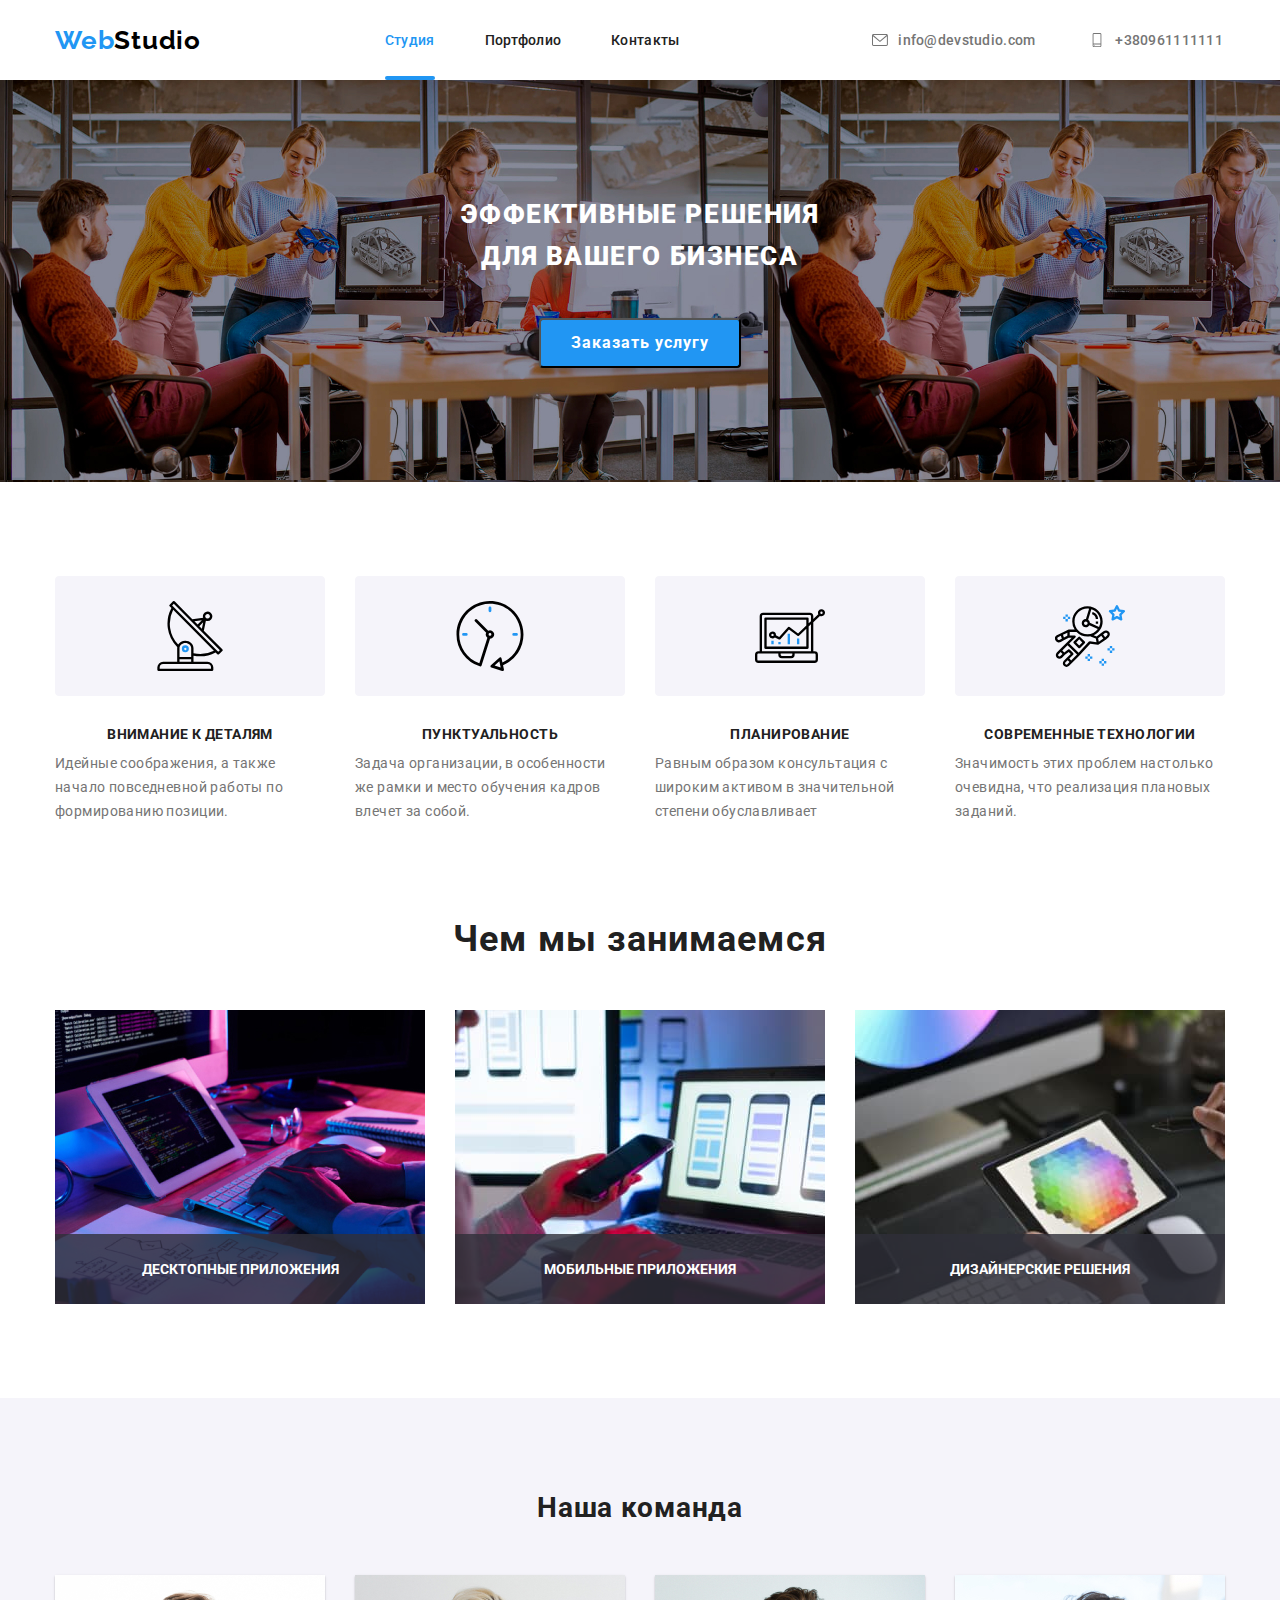
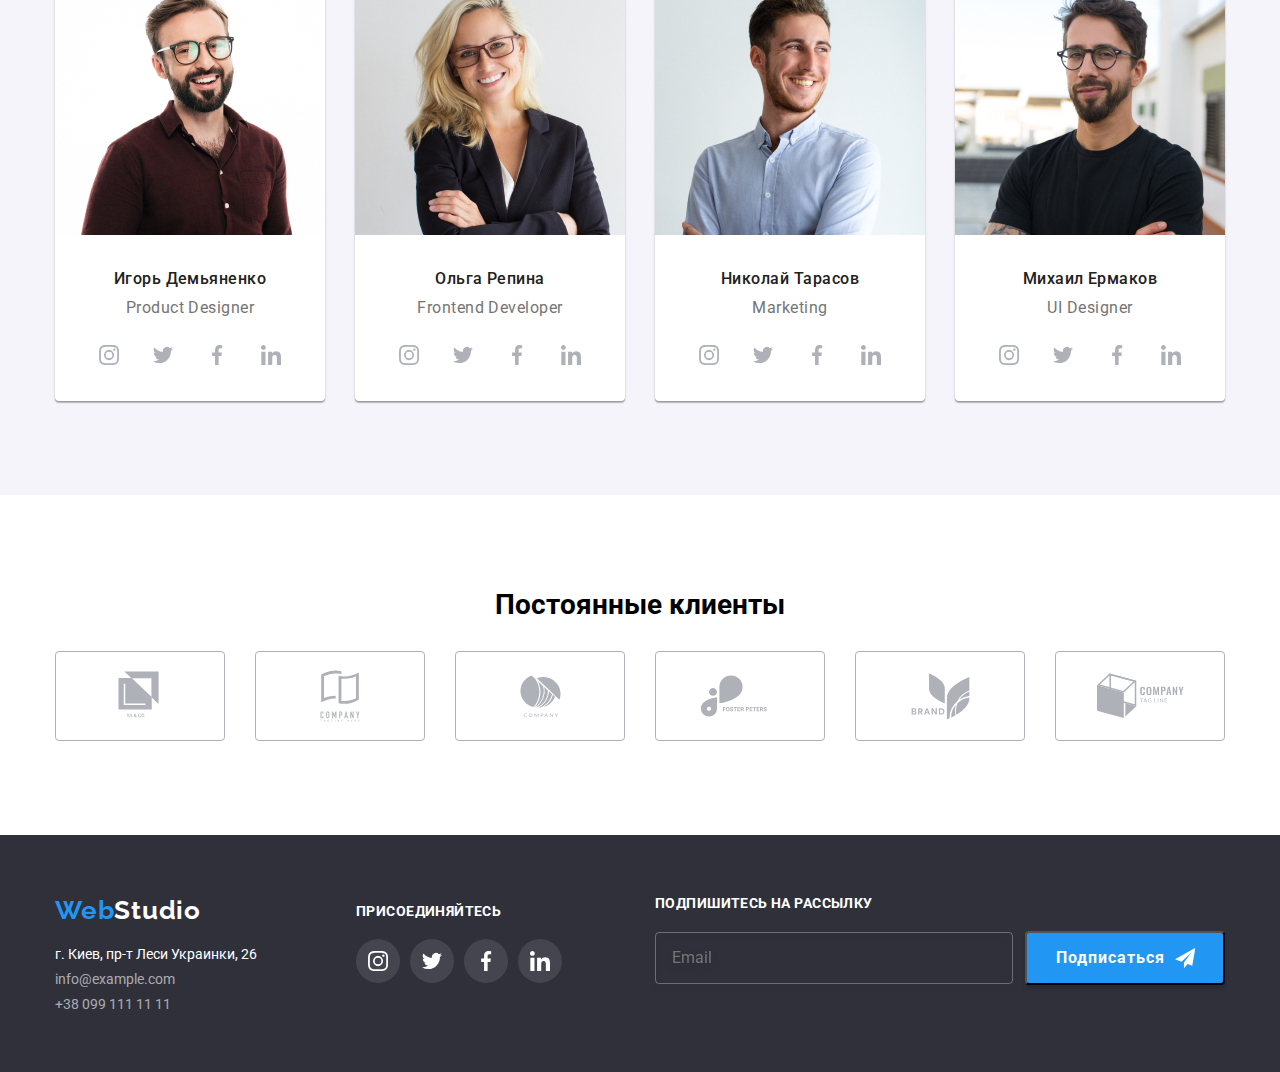
==== index.html @ 57df09d9 "Adaptive index.html" ====
<!DOCTYPE html>
<html lang="ru">

<head>
  <meta charset="UTF-8" />
  <meta name="viewport" content="width=device-width, initial-scale=1.0" />
  <title>Web Studio (Version 2.0)</title>
  <link rel="stylesheet" href="https://cdnjs.cloudflare.com/ajax/libs/modern-normalize/1.0.0/modern-normalize.css" />
  <link rel="preconnect" href="https://fonts.gstatic.com">
  <link href="https://fonts.googleapis.com/css2?family=Raleway:wght@700&family=Roboto:wght@400;500;700;900&display=swap"
    rel="stylesheet">
  <link href="./css/main.min.css" rel="stylesheet" />
</head>

<body>
  <header class="header container">
    <a class="logo header-logo" href="./">
      <span class="logo-blue">Web</span>Studio
    </a>
    <button type="button" class="header-menu-button" is-open aria-expanded="false" data-menu-button>
      <svg width="40" height="40" aria-label="Переключатель мобильного меню">
        <use class="icon-close-button" href="./images/sprite.svg#close_button"></use>
        <use class="icon-menu" href="./images/sprite.svg#main_menu"></use>
      </svg>
    </button>
    <nav class="header-navigation">

      <!-- <div class="menu-container"> -->
      <!-- Контент меню -->
      <!-- </div> -->
      <a class="header-navigation-item header-navigation-item-selected" href="./">Студия</a>
      <a class="header-navigation-item" href="pages/portfolio.html">Портфолио</a>
      <a class="header-navigation-item" href="pages/contacts.html">Контакты</a>
    </nav>
    <address class="header-contacts">
      <a class="header-link" href="mailto:info@devstudio.com">
        <svg class="header-link-icon">
          <use href="images/sprite.svg#envelope"></use>
        </svg>
        info@devstudio.com
      </a>
      <a class="header-link" href="tel:+380961111111">
        <svg class="header-link-icon">
          <use href="images/sprite.svg#smartphone"></use>
        </svg>
        +380961111111
      </a>
    </address>
  </header>
  <section class="main_page_top">
    <div class="container">
      <h1>Эффективные решения для вашего бизнеса</h1>
      <button type="button" data-modal-open>Заказать услугу</button>
    </div>
  </section>
  <section class="content_block container">
    <h2 hidden>Наши особенности</h2>
    <ul class="content_block_items our_features">
      <li>
        <div>
          <svg>
            <use href="./images/sprite.svg#antenna" />
          </svg>
        </div>
        <h3>ВНИМАНИЕ К ДЕТАЛЯМ</h3>
        <p>
          Идейные соображения, а также начало повседневной работы по
          формированию позиции.
        </p>
      </li>
      <li>
        <div>
          <svg>
            <use href="./images/sprite.svg#clock" />
          </svg>
        </div>
        <h3>ПУНКТУАЛЬНОСТЬ</h3>
        <p>
          Задача организации, в особенности же рамки и место обучения кадров
          влечет за собой.
        </p>
      </li>
      <li>
        <div>
          <svg>
            <use href="./images/sprite.svg#diagram" />
          </svg>
        </div>
        <h3>ПЛАНИРОВАНИЕ</h3>
        <p>
          Равным образом консультация с широким активом в значительной степени
          обуславливает
        </p>
      </li>
      <li>
        <div>
          <svg>
            <use href="./images/sprite.svg#astronaut" />
          </svg>
        </div>
        <h3>СОВРЕМЕННЫЕ ТЕХНОЛОГИИ</h3>
        <p>
          Значимость этих проблем настолько очевидна, что реализация плановых
          заданий.
        </p>
      </li>
    </ul>
  </section>
  <!-- ABOUT-->
  <section class="about_work content_block container">
    <h2>Чем мы занимаемся</h2>
    <ul class="content_block_items">
      <li>
        <h3>Десктопные приложения</h3>
        <img src="./images/desktop/1x/writing_code.jpg" alt="Набор кода" width="370" />
      </li>
      <li>
        <h3>Мобильные приложения</h3>
        <img src="./images/desktop/1x/mobileweb.jpg" alt="Создание приложений для телефонов" width="370" />
      </li>
      <li>
        <h3>Дизайнерские решения</h3>
        <img src="./images/desktop/1x/design.jpg" alt="Дизайн приложений" width="370" />
      </li>
    </ul>
  </section>
  <!--Наша команда-->
  <section class="about_us">
    <h2 class="container">Наша команда</h2>
    <ul class="content_block content_block_items container">
      <li>
        <picture>
          <source srcset="./images/desktop/1x/team_card1.jpg 1x,
           ./images/desktop/2x/team_card1.jpg 2x" media="(min-width: 1200px)" />
          <source srcset="./images/tablet/1x/team_card1.jpg 1x,
          ./ images/tablet/2x/team_card1.jpg 2x" media="(min-width: 768px)" />
          <source srcset="./images/mobile/1x/team_card1.jpg 1x,
          ./images/mobile/2x/team_card1.jpg 2x" media="(min-width: 480px)" />
          <img src="./images/mobile/1x/team_card1.jpg" alt="Product Designer" />
        </picture>
        <h3>Игорь Демьяненко</h3>
        <p>Product Designer</p>
        <div class="social_links">
          <a href="" alt="Instagram">
            <svg>
              <use href="./images/sprite.svg#instagram"></use>
            </svg>
          </a>
          <a href="" alt="Twitter">
            <svg>
              <use href="./images/sprite.svg#twitter"></use>
            </svg>
          </a>
          <a href="" alt="Facebook">
            <svg>
              <use href="./images/sprite.svg#facebook"></use>
            </svg>
          </a>
          <a href="" alt="Linkedin">
            <svg>
              <use href="./images/sprite.svg#linkedin"></use>
            </svg>
          </a>
        </div>
      </li>
      <li>
        <picture>
          <source srcset="./images/desktop/1x/team_card2.jpg 1x,
          ./images/desktop/2x/team_card2.jpg 2x" media="(min-width: 1200px)" />
          <source srcset="./images/tablet/1x/team_card2.jpg 1x,
          ./ images/tablet/2x/team_card2.jpg 2x" media="(min-width: 768px)" />
          <source srcset="./images/mobile/1x/team_card2.jpg 1x,
          ./images/mobile/2x/team_card2.jpg 2x" media="(min-width: 480px)" />
          <img src="images/mobile/1x/team_card2.jpg" alt="Frontend Developer" />
        </picture>
        <h3>Ольга Репина</h3>
        <p>Frontend Developer</p>
        <div class="social_links">
          <a href="" alt="Instagram">
            <svg>
              <use href="./images/sprite.svg#instagram"></use>
            </svg>
          </a>
          <a href="" alt="Twitter">
            <svg>
              <use href="./images/sprite.svg#twitter"></use>
            </svg>
          </a>
          <a href="" alt="Facebook">
            <svg>
              <use href="./images/sprite.svg#facebook"></use>
            </svg>
          </a>
          <a href="" alt="Linkedin">
            <svg>
              <use href="./images/sprite.svg#linkedin"></use>
            </svg>
          </a>
        </div>
      </li>
      <li>
        <picture>
          <source srcset="./images/desktop/1x/team_card3.jpg 1x,
          ./images/desktop/2x/team_card3.jpg 2x" media="(min-width: 1200px)" />
          <source srcset="./images/tablet/1x/team_card3.jpg 1x,
          ./ images/tablet/2x/team_card3.jpg 2x" media="(min-width: 768px)" />
          <source srcset="./images/mobile/1x/team_card3.jpg 1x,
          ./images/mobile/2x/team_card3.jpg 2x" media="(min-width: 480px)" />
          <img src="./images/mobile/1x/team_card3.jpg" alt="Marketing" />
        </picture>
        <h3>Николай Тарасов</h3>
        <p>Marketing</p>
        <div class="social_links">
          <a href="" alt="Instagram">
            <svg>
              <use href="./images/sprite.svg#instagram"></use>
            </svg>
          </a>
          <a href="" alt="Twitter">
            <svg>
              <use href="./images/sprite.svg#twitter"></use>
            </svg>
          </a>
          <a href="" alt="Facebook">
            <svg>
              <use href="./images/sprite.svg#facebook"></use>
            </svg>
          </a>
          <a href="" alt="Linkedin">
            <svg>
              <use href="./images/sprite.svg#linkedin"></use>
            </svg>
          </a>
        </div>
      </li>
      <li>
        <picture>
          <source srcset="./images/desktop/1x/team_card4.jpg 1x,
          ./images/desktop/2x/team_card4.jpg 2x" media="(min-width: 1200px)" />
          <source srcset="./images/tablet/1x/team_card4.jpg 1x,
          ./ images/tablet/2x/team_card4.jpg 2x" media="(min-width: 768px)" />
          <source srcset="./images/mobile/1x/team_card4.jpg 1x,
           ./images/mobile/2x/team_card4.jpg 2x" media="(min-width: 480px)" />
          <img src="images/mobile/1x/team_card4.jpg" alt="UI Designer" />
        </picture>
        <h3>Михаил Ермаков</h3>
        <p>UI Designer</p>
        <div class="social_links">
          <a href="" alt="Instagram">
            <svg>
              <use href="./images/sprite.svg#instagram"></use>
            </svg>
          </a>
          <a href="" alt="Twitter">
            <svg>
              <use href="./images/sprite.svg#twitter"></use>
            </svg>
          </a>
          <a href="" alt="Facebook">
            <svg>
              <use href="./images/sprite.svg#facebook"></use>
            </svg>
          </a>
          <a href="" alt="Linkedin">
            <svg>
              <use href="./images/sprite.svg#linkedin"></use>
            </svg>
          </a>
        </div>
      </li>
    </ul>
  </section>
  <!--Постоянные клиенты-->
  <section class="regular_customers content_block container">
    <h2>Постоянные клиенты</h2>
    <ul>
      <li>
        <a href="">
          <svg>
            <use href="./images/sprite.svg#client-logo-1"></use>
          </svg>
        </a>
      </li>
      <li>
        <a href="">
          <svg>
            <use href="./images/sprite.svg#client-logo-2"></use>
          </svg>
        </a>
      </li>
      <li>
        <a href="">
          <svg>
            <use href="./images/sprite.svg#client-logo-3"></use>
          </svg>
        </a>
      </li>
      <li>
        <a href="" alt="">
          <svg>
            <use href="./images/sprite.svg#client-logo-4"></use>
          </svg>
        </a>
      </li>
      <li>
        <a href="" alt="">
          <svg>
            <use href="./images/sprite.svg#client-logo-5"></use>
          </svg>
        </a>
      </li>
      <li>
        <a href="" alt="">
          <svg>
            <use href="./images/sprite.svg#client-logo-6"></use>
          </svg>
        </a>
      </li>
    </ul>
  </section>
  <footer class="footer">
    <div class="footer_block container">
      <div>
        <a class="logo footer_logo" href="/"><span class="logo-blue">Web</span>Studio</a>
        <address class="footer_address">
          <p>г. Киев, пр-т Леси Украинки, 26</p>
          <a href="mailto:info@example.com" class="footer_link">info@example.com</a>
          <a href="tel:+380991111111" class="footer_link">+38 099 111 11 11</a>
        </address>
      </div>
      <div class="footer_social">
        <h3>Присоединяйтесь</h3>
        <div class="social_links">
          <a href="" alt="Instagram">
            <svg>
              <use href="./images/sprite.svg#instagram"></use>
            </svg>
          </a>
          <a href="" alt="Twitter">
            <svg>
              <use href="./images/sprite.svg#twitter"></use>
            </svg>
          </a>
          <a href="" alt="Facebook">
            <svg>
              <use href="./images/sprite.svg#facebook"></use>
            </svg>
          </a>
          <a href="" alt="Linkedin">
            <svg>
              <use href="./images/sprite.svg#linkedin"></use>
            </svg>
          </a>
        </div>
      </div>
      <div class="subscribe">
        <h3>Подпишитесь на рассылку</h3>
        <form>
          <input type="email" name="email" placeholder="Email" />
          <button type="submit">Подписаться
            <svg>
              <use href="./images/sprite.svg#button_subscribe" />
            </svg>
          </button>
        </form>
      </div>
    </div>
  </footer>
  <div class="backdrop is-hidden" data-modal>
    <div class="order_dialog">
      <button type="button" class="order_dialog_close_button" data-modal-close>
        <svg>
          <use href="./images/sprite.svg#close_button" />
        </svg>
      </button>
      <h1>Оставьте свои данные, мы вам перезвоним</h1>
      <form>
        <label class="order_dialog_field">
          Имя
          <span>
            <input type="text" name="order_person">
            <svg>
              <use href="images/sprite.svg#order_person" />
            </svg>
          </span>
          </input>
        </label>
        <label class="order_dialog_field">
          Телефон
          <span>
            <input type="tel" name="order_tel" />
            <svg>
              <use href="images/sprite.svg#order_phone" />
            </svg>
          </span>
          </input>
        </label>
        <label class="order_dialog_field">
          Почта
          <span>
            <input type="email" name="order_email" />
            <svg>
              <use href="images/sprite.svg#order_email" />
            </svg>
          </span>
          </input>
        </label>
        <label class="order_dialog_field">
          Комментарий
          <textarea name="order_comment" placeholder="Введите текст"></textarea>
        </label>
        <label class="order_agrimment">
          <input type="checkbox" name="order_agrimment" class="order_agrimment" />
          Соглашаюсь с рассылкой и принимаю <a href="">Условия договора</a>
        </label>
        <button type="submit" class="order_dialog_send_button">Отправить</button>
      </form>
    </div>
  </div>
  <script src="./js/modal.js"></script>
  <script src="./js/menu.js"></script>
</body>

</html>
---- css/main.min.css ----
.is-hidden{opacity:0;visibility:hidden;pointer-events:none}body{font-family:Roboto;font-style:normal;background-color:#fff;margin:0}h1,h2,h3,h4,h5,h6{margin:0}ul,ol{margin:0;padding:0}p{margin:0}ul{list-style:none;display:flex;flex-wrap:wrap;justify-content:space-between}.container{width:100%;margin:0 auto}@media screen and (min-width: 480px){.container{max-width:480px;margin:0 auto}}@media screen and (min-width: 768px){.container{max-width:768px}}@media screen and (min-width: 1200px){.container{max-width:1200px}}.content_block{padding:60px 15px}.content_block_items{padding-top:0}@media screen and (max-width: 767px){.content_block{padding:60px 15px}.content_block_items{padding-top:0}.content_block_items>li:nth-child(n+2){margin-top:30px}}@media screen and (max-width: 1199px){.content_block_items>li:nth-child(n+3){margin-top:30px}}@media screen and (min-width: 768px){.content_block_items{display:flex;justify-content:space-between}}@media screen and (min-width: 1200px){.content_block{display:block;padding:94px 15px}.content_block_items{display:flex;justify-content:space-between}}.header{display:flex;margin:0 auto;padding-left:15px;padding-right:15px;justify-content:space-between}.header-logo,.header-logo:visited{color:black;margin-right:93px;height:auto;display:flex;align-items:center}.header-contacts{display:none}.header-navigation{display:none}.header-menu-button{display:inline-flex;margin:0;padding:10px 0;border:0;line-height:0;background:transparent}.header-menu-button .icon-close-button{display:none}.header-menu-button .is-open .icon-close-button{display:block}.header-menu-button .is-open .icon-menu{display:none}@media screen and (min-width: 1200px){.header-menu-button{display:none}.header-navigation{display:flex;justify-items:flex-end;align-items:center;font-weight:500;font-size:14px;line-height:0.143;letter-spacing:0.02em;justify-content:space-between}.header-navigation-item{color:#212121;text-decoration:none;margin-right:50px;position:relative;height:100%;display:flex;align-items:center}.header-navigation-item-selected{color:#2196f3}.header-navigation-item-selected::after{content:"";position:absolute;bottom:0;display:block;width:100%;height:4px;background-color:#2196f3;border-radius:2px}.header-contacts{display:flex;align-items:center;justify-content:flex-end}.header-link{display:flex;align-items:center;font-style:normal;font-weight:500;font-size:14px;line-height:1.143;letter-spacing:0.02em;color:#757575;fill:#757575;text-decoration:none;margin-left:50px;padding:2px;transition-property:color, fill;transition-duration:250ms;transition-timing-function:cubic-bezier(0.4, 0, 0.2, 1);padding-top:32px;padding-bottom:32px}.header-link:hover,.header-link:focus{color:#2196f3;fill:#2196f3}.header-link-icon{width:16px;height:14px;margin-right:10px}}.menu_underscore{border:1px solid #ececec;margin:0 auto}.footer{background:#2f303a;color:#fff}.footer_block{text-align:center;padding:60px 15px}.footer_block h3{margin-top:60px}.footer_logo,.footer_logo:visited{color:white;margin:0 auto}.footer_address{font-size:14px;font-style:normal;font-weight:normal;margin-top:20px;display:flex;flex-direction:column}.footer_link{color:rgba(255,255,255,0.6);text-decoration:none;margin-top:9px;transition-property:color;transition-duration:250ms;transition-timing-function:cubic-bezier(0.4, 0, 0.2, 1)}.footer_link:hover,.footer_link:focus{color:#2196f3}.footer_social>div>a{fill:#fff;background-color:rgba(255,255,255,0.1)}.footer h3{padding-bottom:20px;font-weight:bold;font-size:14px;line-height:1.143;letter-spacing:0.03em;text-transform:uppercase}@media screen and (min-width: 768px){.footer_block{display:flex}.footer_address{width:231px}.footer_social{margin-top:8px}.footer_social>h3{margin-top:0}}@media screen and (min-width: 768px) and (max-width: 1199px){.footer_block{flex-wrap:wrap;justify-content:space-between;padding-left:76px;padding-right:89px}}@media screen and (min-width: 1200px){.footer_block{text-align:left}.footer_social{margin-left:70px}}.subscribe>form{display:flex;flex-wrap:wrap;align-items:center;justify-content:center}.subscribe>form>input{border:1px solid rgba(255,255,255,0.3);box-sizing:border-box;filter:drop-shadow(0px 4px 4px rgba(0,0,0,0.15));border-radius:4px;font-size:16px;line-height:20px;background-color:transparent;padding:15px 16px;width:450px}.subscribe>form>input:hover,.subscribe>form>input:focus{border-color:#2196f3}.subscribe>form>button{color:#fff;background-color:#2196f3;font-weight:bold;font-size:16px;line-height:1.875;letter-spacing:0.06em;padding:10px 28px 10px 29px;box-shadow:0px 4px 4px rgba(0,0,0,0.15);border-radius:4px;display:flex;align-items:center;margin-top:20px}.subscribe>form>button>svg{width:24px;height:24px;fill:white;margin-left:10px}@media screen and (min-width: 768px){.subscribe>h3{text-align:center;margin-top:60px}}@media screen and (min-width: 1200px){.subscribe{margin-left:93px}.subscribe>h3{text-align:left;margin-top:0}.subscribe>form{display:flex;justify-content:left}.subscribe>form>input{width:358px}.subscribe>form>button{margin:0 0 0 12px;width:200px}}.logo{font-size:26px;font-family:Raleway;font-weight:bold;line-height:1.192;letter-spacing:0.03em;text-decoration:none}.logo-blue{color:#2196f3}.main_page_top{padding:114px 0;background-image:url("../images/mobile/1x/header.jpg");background-repeat:no-repeat;background-position:center top;background-size:480px 400px}.main_page_top>div{display:flex;flex-direction:column;justify-content:center;align-items:center}.main_page_top>div>h1{font-weight:900;font-size:26px;line-height:1.615;text-align:center;letter-spacing:0.06em;text-transform:uppercase;max-width:360px;color:#fff}.main_page_top>div>button{margin-top:40px;padding:8px 30px;box-shadow:0px 4px 4px rgba(0,0,0,0.15);border-radius:4px;font-family:Roboto;font-weight:bold;font-size:16px;line-height:1.875;letter-spacing:0.06em;background-color:#2196f3;color:#fff}@media screen and (min-device-pixel-ratio: 2) and (min-width: 320px), screen and (min-resolution: 192dpi) and (min-width: 320px), screen and (min-resolution: 2dppx) and (min-width: 320px){.main_page_top{background-image:linear-gradient(to right, rgba(47,48,58,0.4), rgba(47,48,58,0.4)),url("../images/mobile/2x/header.jpg")}}@media screen and (min-width: 768px){.main_page_top{background:url("../images/tablet/1x/header.jpg");background-size:768px 400px}}@media screen and (min-device-pixel-ratio: 2) and (min-width: 768px), screen and (min-resolution: 192dpi) and (min-width: 768px), screen and (min-resolution: 2dppx) and (min-width: 768px){.main_page_top{background-image:linear-gradient(to right, rgba(47,48,58,0.4), rgba(47,48,58,0.4)),url("../images/tablet/2x/header.jpg")}}@media screen and (min-width: 1200px){main_page_top{background:url("../images/desktop/1x/header.jpg");background-repeat:no-repeat;background-position:cover;padding-top:200px;padding-bottom:280px;padding-right:452px;padding-left:452px}main_page_top>h1{max-width:696px;text-align:center;padding-top:200px;padding-bottom:280px;padding-right:452px;padding-left:452px}}@media screen and (min-device-pixel-ratio: 2) and (min-width: 1200px), screen and (min-resolution: 192dpi) and (min-width: 1200px), screen and (min-resolution: 2dppx) and (min-width: 1200px){.main_page_top{background-image:linear-gradient(to right, rgba(47,48,58,0.4), rgba(47,48,58,0.4)),url("../images/desktop/2x/header.jpg")}}.porfolio_button{margin:4px;font-family:Roboto;font-style:normal;font-weight:500;font-size:16px;line-height:1.625;text-align:center;letter-spacing:0.03em;border:none;padding-left:22px;padding-right:22px;padding-top:6px;padding-bottom:6px;background-color:#f5f4fa;border-radius:4px;box-shadow:0px 3px 1px rgba(0,0,0,0.1),0px 1px 2px rgba(0,0,0,0.08),0px 2px 2px rgba(0,0,0,0.12);transition-property:color, background-color;transition-duration:250ms;transition-timing-function:cubic-bezier(0.4, 0, 0.2, 1)}.porfolio_button:hover,.porfolio_button:focus{color:white;background-color:#2196f3}.our_features{display:flex;flex-wrap:wrap;justify-content:center}.our_features>li{width:450px}.our_features>li>div{padding:25px 0;outline:1px solid white;background:#f5f4fa;border-radius:4px;display:flex;justify-content:center;align-items:center;margin-bottom:30px}.our_features>li>div>svg{width:70px;height:70px}.our_features>li>h3{font-weight:bold;font-size:14px;line-height:1.143;letter-spacing:0.03em;text-transform:uppercase;color:#212121;text-align:center}.our_features>li>p{font-weight:normal;font-size:14px;line-height:1.714;letter-spacing:0.03em;color:#757575;margin-top:10px}@media screen and (min-width: 768px){.our_features{display:flex;flex-wrap:wrap;justify-content:space-between}.our_features>li{width:354px}}@media screen and (min-width: 1200px){.our_features{display:flex;flex-wrap:wrap}.our_features>li{width:270px}}.about_us{padding-top:60px;background-color:#f5f4fa}.about_us>h2{font-weight:bold;font-size:28px;line-height:1.167;text-align:center;letter-spacing:0.03em;color:#212121}.about_us>ul>li{margin-top:30px;padding-bottom:24px;box-shadow:0px 1px 3px rgba(0,0,0,0.12),0px 1px 1px rgba(0,0,0,0.14),0px 2px 1px rgba(0,0,0,0.2);border-radius:0px 0px 4px 4px;background:#fff}.about_us>ul>li>h3{font-weight:500;font-size:16px;line-height:1.187;text-align:center;letter-spacing:0.03em;color:#212121;margin-top:30px}.about_us>ul>li>p{font-size:16px;line-height:1.187;text-align:center;letter-spacing:0.03em;color:#757575;margin-top:10px;margin-bottom:16px}@media screen and (min-width: 768px){.about_us{display:flex;flex-wrap:wrap;justify-content:space-between}}@media screen and (min-width: 1200px){.about_us{display:block;padding-top:94px}.about_us>ul{padding-top:50px}.about_us>ul>li{margin-top:0}}.about_work{display:none}@media screen and (min-width: 1200px){.about_work{display:block;padding-top:0}.about_work>h2{font-weight:bold;font-size:36px;line-height:1.167;text-align:center;letter-spacing:0.03em;color:#212121;padding-bottom:50px}.about_work>ul>li{position:relative;display:flex}.about_work>ul>li>h3{position:absolute;bottom:0;width:100%;text-align:center;font-size:14px;line-height:16px;text-transform:uppercase;color:#fff;background-color:rgba(47,48,58,0.8);padding:27px 0}}.social_links{display:flex;justify-content:center}.social_links>a{width:44px;height:44px;display:flex;border-radius:50%;fill:#afb1b8;transition-property:fill, background-color;transition-duration:250ms;transition-timing-function:cubic-bezier(0.4, 0, 0.2, 1)}.social_links>a:nth-child(n+2){margin-left:10px}.social_links>a:hover,.social_links>a:focus{fill:white;background-color:#2196f3}.portfolio_filter{justify-content:center}.portfolio_items{display:flex;flex-wrap:wrap;justify-content:space-between;padding-top:30px;margin-bottom:94px}.portfolio_items>li{margin-top:30px}.portfolio_items>li>a{padding-bottom:20px;width:370px;background:#fff;border:1px solid #eeeeee;box-sizing:border-box;display:flex;flex-direction:column;width:max-content;width:fit-content;text-decoration:none;transition-property:box-shadow;transition-duration:250ms;transition-timing-function:cubic-bezier(0.4, 0, 0.2, 1)}.portfolio_items>li>a:hover,.portfolio_items>li>a:focus{box-shadow:0px 1px 1px rgba(0,0,0,0.12),0px 4px 4px rgba(0,0,0,0.06),1px 4px 6px rgba(0,0,0,0.16)}.portfolio_items>li>a>h3{font-weight:bold;font-size:2;line-height:36px;letter-spacing:0.06em;color:#212121;margin-top:20px;margin-left:24px}.portfolio_items>li>a>p{font-size:16px;line-height:1.875;letter-spacing:0.03em;color:#757575;margin-top:4px;margin-left:24px}.portfolio_items>li>a>div{position:relative;overflow:hidden}.portfolio_items>li>a>div>img{width:370px;height:294px}.portfolio_items>li>a:hover .portfolio_item_overlay,.portfolio_items>li>a:focus .portfolio_item_overlay{transform:translatey(0)}.portfolio_items .portfolio_item_overlay{position:absolute;box-sizing:border-box;height:100%;width:100%;top:0;left:0;background:rgba(33,150,243,0.9);transform:translatey(100%);transition:transform 250ms ease;font-size:18px;line-height:28px;letter-spacing:0.03em;color:#fff;padding:63px 24px}.regular_customers>h2{font-weight:bold;font-size:28px;line-height:32px;text-align:center}.regular_customers>ul>li{margin-top:30px}.regular_customers>ul>li>a{width:210px;padding:auto 24px;display:flex;transition-property:fill, border-color;transition-duration:250ms;transition-timing-function:cubic-bezier(0.4, 0, 0.2, 1);width:210px;height:90px;fill:#afb1b8;border:1px solid #afb1b8;box-sizing:border-box;border-radius:4px}.regular_customers>ul>li>a:hover,.regular_customers>ul>li>a:focus{fill:#2196f3;border-color:#2196f3}.regular_customers>ul>li>a>svg>use{height:46px;margin:auto}@media screen and (min-width: 1200px){.regular_customers>ul>li{margin-top:30px}.regular_customers>ul>li>a{width:170px}}.backdrop{position:fixed;left:0;top:0;width:100%;height:100%;background-color:rgba(0,0,0,0.2) rgba(0,0,0,0.2);transition:all 500ms linear}.order_dialog{position:absolute;top:50%;left:50%;transform:translate(-50%, -50%);width:528px;min-height:581px;background-color:#fff;padding:40px;box-shadow:0px 1px 3px rgba(0,0,0,0.12),0px 1px 1px rgba(0,0,0,0.14),0px 2px 1px rgba(0,0,0,0.2);border-radius:4px}.order_dialog_close_button{position:absolute;background-color:#fff;top:8px;right:8px;width:30px;height:30px;border:1px solid rgba(0,0,0,0.1);border-radius:50%;cursor:pointer;padding:0;display:flex;justify-content:center;align-items:center}.order_dialog_send_button{display:block;margin:30px auto 0;height:50px;width:200px;border-radius:4px;background-color:#2196f3;color:#fff;cursor:pointer;box-shadow:0px 4px 4px rgba(0,0,0,0.15);font-size:16px;font-weight:bold;text-align:center;align-items:center;letter-spacing:0.06em;line-height:1.87}.order_dialog>h1{font-style:normal;font-weight:bold;font-size:20px;line-height:23px;text-align:center;letter-spacing:0.03em;color:#212121;margin-bottom:2px}.order_dialog_close_button>svg{width:11px;height:11px}.order_dialog>form{display:flex;flex-direction:column}.order_dialog_field{font-size:12px;line-height:1.166;letter-spacing:0.01em;color:#757575;margin-top:10px}.order_dialog_field>span{position:relative;display:block;margin-top:4px}.order_dialog_field>span>svg{position:absolute;left:15px;top:50%;transform:translateY(-50%);width:18px;height:18px;fill:#212121}.order_dialog_field>span>input{width:100%;height:40px;padding-left:40px;border:1px solid rgba(33,33,33,0.2);box-sizing:border-box;border-radius:4px;transition-property:fill, border-color;transition-duration:250ms;transition-timing-function:cubic-bezier(0.4, 0, 0.2, 1)}.order_dialog_field>span:hover svg{fill:#2196f3}.order_dialog_field>span:hover input{border-color:#2196f3}.order_dialog_field>span>input:focus ~ svg{fill:#2196f3}.order_dialog_field>span>input:focus{border-color:#2196f3;outline:none}.order_dialog_field>textarea{margin-top:4px;width:100%;height:120px;border-radius:4px;border:1px solid rgba(33,33,33,0.2);padding:12px 16px;resize:none;font-size:14px;line-height:1.143;letter-spacing:0.01em;color:rgba(117,117,117,0.5);fill:#212121;transition-property:fill, border-color;transition-duration:250ms;transition-timing-function:cubic-bezier(0.4, 0, 0.2, 1)}.order_dialog_field>textarea:hover,.order_dialog_field>textarea:focus{border-color:#2196f3;outline:none}.order_agrimment{font-size:14px;line-height:1.714;letter-spacing:0.03em;color:#212121;margin:20px auto 0;vertical-align:text-top}.order_agrimment>a{color:#2196f3}.order_agrimment>input{display:inline-block;width:16px;height:15px;border:2px solid #212121;margin:0 7px 0 0}
/*# sourceMappingURL=main.min.css.map */
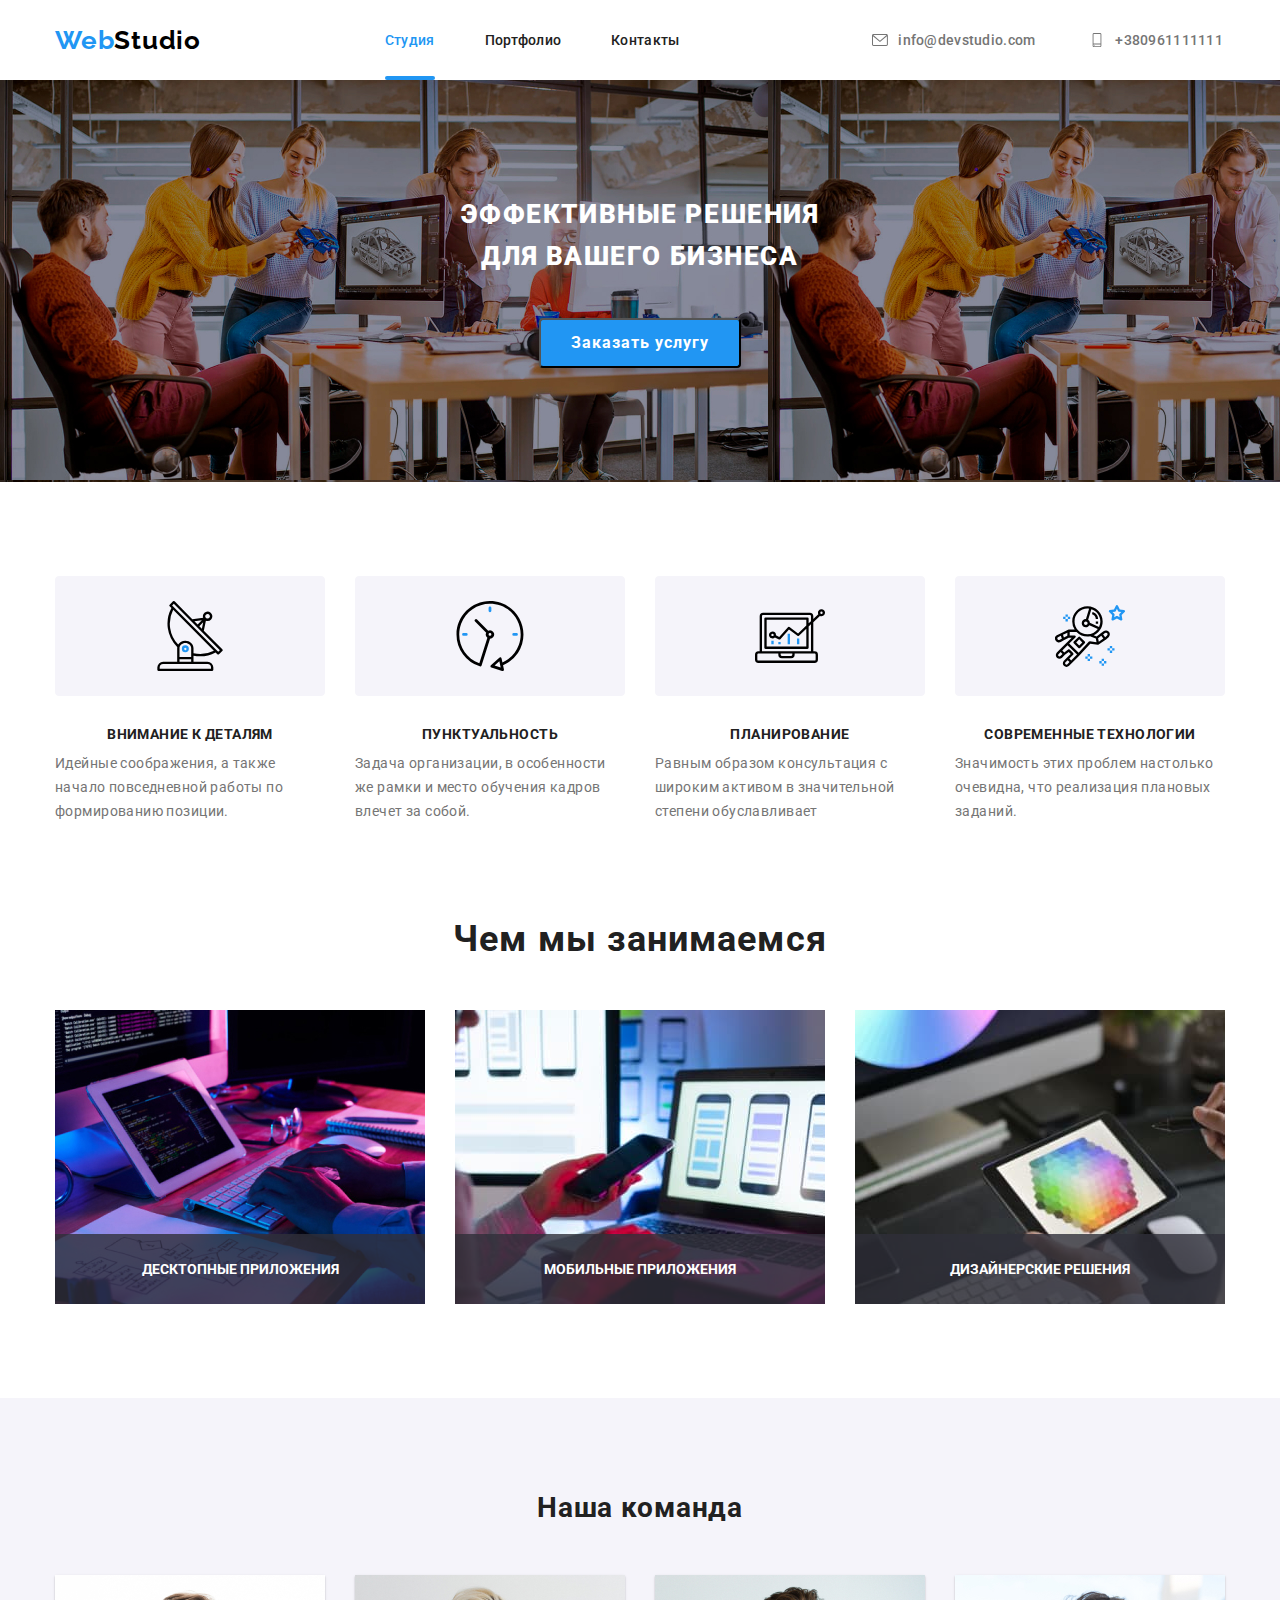
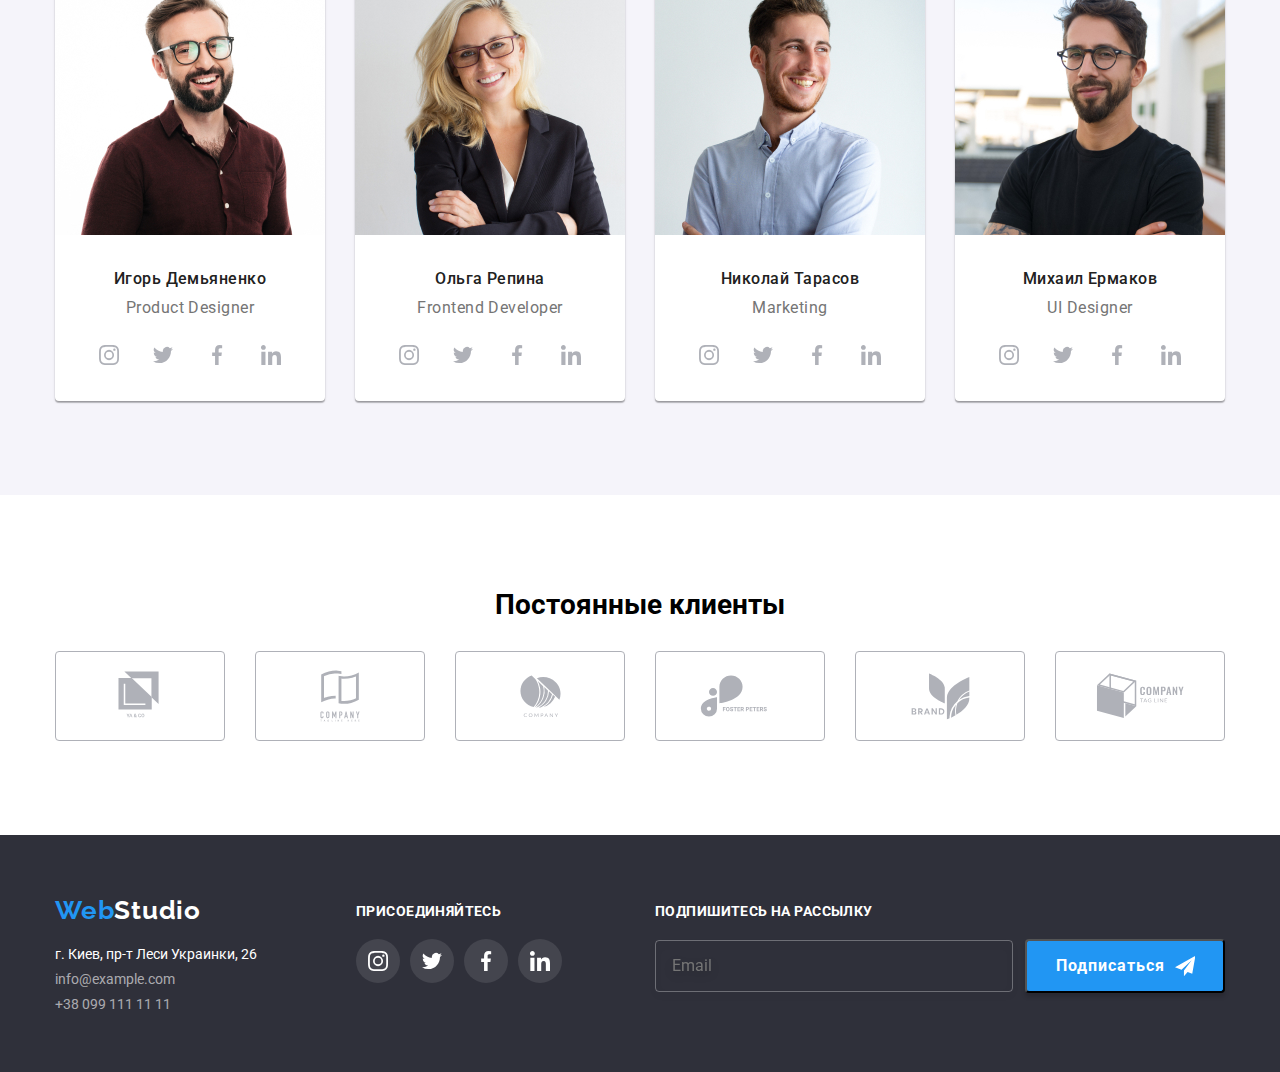
==== commit 032a4c3b: "adaptive header and footer on portfolio page" ====
--- a/index.html
+++ b/index.html
@@ -24,10 +24,6 @@
       </svg>
     </button>
     <nav class="header-navigation">
-
-      <!-- <div class="menu-container"> -->
-      <!-- Контент меню -->
-      <!-- </div> -->
       <a class="header-navigation-item header-navigation-item-selected" href="./">Студия</a>
       <a class="header-navigation-item" href="pages/portfolio.html">Портфолио</a>
       <a class="header-navigation-item" href="pages/contacts.html">Контакты</a>
--- a/css/main.min.css
+++ b/css/main.min.css
@@ -1,2 +1,2 @@
-.is-hidden{opacity:0;visibility:hidden;pointer-events:none}body{font-family:Roboto;font-style:normal;background-color:#fff;margin:0}h1,h2,h3,h4,h5,h6{margin:0}ul,ol{margin:0;padding:0}p{margin:0}ul{list-style:none;display:flex;flex-wrap:wrap;justify-content:space-between}.container{width:100%;margin:0 auto}@media screen and (min-width: 480px){.container{max-width:480px;margin:0 auto}}@media screen and (min-width: 768px){.container{max-width:768px}}@media screen and (min-width: 1200px){.container{max-width:1200px}}.content_block{padding:60px 15px}.content_block_items{padding-top:0}@media screen and (max-width: 767px){.content_block{padding:60px 15px}.content_block_items{padding-top:0}.content_block_items>li:nth-child(n+2){margin-top:30px}}@media screen and (max-width: 1199px){.content_block_items>li:nth-child(n+3){margin-top:30px}}@media screen and (min-width: 768px){.content_block_items{display:flex;justify-content:space-between}}@media screen and (min-width: 1200px){.content_block{display:block;padding:94px 15px}.content_block_items{display:flex;justify-content:space-between}}.header{display:flex;margin:0 auto;padding-left:15px;padding-right:15px;justify-content:space-between}.header-logo,.header-logo:visited{color:black;margin-right:93px;height:auto;display:flex;align-items:center}.header-contacts{display:none}.header-navigation{display:none}.header-menu-button{display:inline-flex;margin:0;padding:10px 0;border:0;line-height:0;background:transparent}.header-menu-button .icon-close-button{display:none}.header-menu-button .is-open .icon-close-button{display:block}.header-menu-button .is-open .icon-menu{display:none}@media screen and (min-width: 1200px){.header-menu-button{display:none}.header-navigation{display:flex;justify-items:flex-end;align-items:center;font-weight:500;font-size:14px;line-height:0.143;letter-spacing:0.02em;justify-content:space-between}.header-navigation-item{color:#212121;text-decoration:none;margin-right:50px;position:relative;height:100%;display:flex;align-items:center}.header-navigation-item-selected{color:#2196f3}.header-navigation-item-selected::after{content:"";position:absolute;bottom:0;display:block;width:100%;height:4px;background-color:#2196f3;border-radius:2px}.header-contacts{display:flex;align-items:center;justify-content:flex-end}.header-link{display:flex;align-items:center;font-style:normal;font-weight:500;font-size:14px;line-height:1.143;letter-spacing:0.02em;color:#757575;fill:#757575;text-decoration:none;margin-left:50px;padding:2px;transition-property:color, fill;transition-duration:250ms;transition-timing-function:cubic-bezier(0.4, 0, 0.2, 1);padding-top:32px;padding-bottom:32px}.header-link:hover,.header-link:focus{color:#2196f3;fill:#2196f3}.header-link-icon{width:16px;height:14px;margin-right:10px}}.menu_underscore{border:1px solid #ececec;margin:0 auto}.footer{background:#2f303a;color:#fff}.footer_block{text-align:center;padding:60px 15px}.footer_block h3{margin-top:60px}.footer_logo,.footer_logo:visited{color:white;margin:0 auto}.footer_address{font-size:14px;font-style:normal;font-weight:normal;margin-top:20px;display:flex;flex-direction:column}.footer_link{color:rgba(255,255,255,0.6);text-decoration:none;margin-top:9px;transition-property:color;transition-duration:250ms;transition-timing-function:cubic-bezier(0.4, 0, 0.2, 1)}.footer_link:hover,.footer_link:focus{color:#2196f3}.footer_social>div>a{fill:#fff;background-color:rgba(255,255,255,0.1)}.footer h3{padding-bottom:20px;font-weight:bold;font-size:14px;line-height:1.143;letter-spacing:0.03em;text-transform:uppercase}@media screen and (min-width: 768px){.footer_block{display:flex}.footer_address{width:231px}.footer_social{margin-top:8px}.footer_social>h3{margin-top:0}}@media screen and (min-width: 768px) and (max-width: 1199px){.footer_block{flex-wrap:wrap;justify-content:space-between;padding-left:76px;padding-right:89px}}@media screen and (min-width: 1200px){.footer_block{text-align:left}.footer_social{margin-left:70px}}.subscribe>form{display:flex;flex-wrap:wrap;align-items:center;justify-content:center}.subscribe>form>input{border:1px solid rgba(255,255,255,0.3);box-sizing:border-box;filter:drop-shadow(0px 4px 4px rgba(0,0,0,0.15));border-radius:4px;font-size:16px;line-height:20px;background-color:transparent;padding:15px 16px;width:450px}.subscribe>form>input:hover,.subscribe>form>input:focus{border-color:#2196f3}.subscribe>form>button{color:#fff;background-color:#2196f3;font-weight:bold;font-size:16px;line-height:1.875;letter-spacing:0.06em;padding:10px 28px 10px 29px;box-shadow:0px 4px 4px rgba(0,0,0,0.15);border-radius:4px;display:flex;align-items:center;margin-top:20px}.subscribe>form>button>svg{width:24px;height:24px;fill:white;margin-left:10px}@media screen and (min-width: 768px){.subscribe>h3{text-align:center;margin-top:60px}}@media screen and (min-width: 1200px){.subscribe{margin-left:93px}.subscribe>h3{text-align:left;margin-top:0}.subscribe>form{display:flex;justify-content:left}.subscribe>form>input{width:358px}.subscribe>form>button{margin:0 0 0 12px;width:200px}}.logo{font-size:26px;font-family:Raleway;font-weight:bold;line-height:1.192;letter-spacing:0.03em;text-decoration:none}.logo-blue{color:#2196f3}.main_page_top{padding:114px 0;background-image:url("../images/mobile/1x/header.jpg");background-repeat:no-repeat;background-position:center top;background-size:480px 400px}.main_page_top>div{display:flex;flex-direction:column;justify-content:center;align-items:center}.main_page_top>div>h1{font-weight:900;font-size:26px;line-height:1.615;text-align:center;letter-spacing:0.06em;text-transform:uppercase;max-width:360px;color:#fff}.main_page_top>div>button{margin-top:40px;padding:8px 30px;box-shadow:0px 4px 4px rgba(0,0,0,0.15);border-radius:4px;font-family:Roboto;font-weight:bold;font-size:16px;line-height:1.875;letter-spacing:0.06em;background-color:#2196f3;color:#fff}@media screen and (min-device-pixel-ratio: 2) and (min-width: 320px), screen and (min-resolution: 192dpi) and (min-width: 320px), screen and (min-resolution: 2dppx) and (min-width: 320px){.main_page_top{background-image:linear-gradient(to right, rgba(47,48,58,0.4), rgba(47,48,58,0.4)),url("../images/mobile/2x/header.jpg")}}@media screen and (min-width: 768px){.main_page_top{background:url("../images/tablet/1x/header.jpg");background-size:768px 400px}}@media screen and (min-device-pixel-ratio: 2) and (min-width: 768px), screen and (min-resolution: 192dpi) and (min-width: 768px), screen and (min-resolution: 2dppx) and (min-width: 768px){.main_page_top{background-image:linear-gradient(to right, rgba(47,48,58,0.4), rgba(47,48,58,0.4)),url("../images/tablet/2x/header.jpg")}}@media screen and (min-width: 1200px){main_page_top{background:url("../images/desktop/1x/header.jpg");background-repeat:no-repeat;background-position:cover;padding-top:200px;padding-bottom:280px;padding-right:452px;padding-left:452px}main_page_top>h1{max-width:696px;text-align:center;padding-top:200px;padding-bottom:280px;padding-right:452px;padding-left:452px}}@media screen and (min-device-pixel-ratio: 2) and (min-width: 1200px), screen and (min-resolution: 192dpi) and (min-width: 1200px), screen and (min-resolution: 2dppx) and (min-width: 1200px){.main_page_top{background-image:linear-gradient(to right, rgba(47,48,58,0.4), rgba(47,48,58,0.4)),url("../images/desktop/2x/header.jpg")}}.porfolio_button{margin:4px;font-family:Roboto;font-style:normal;font-weight:500;font-size:16px;line-height:1.625;text-align:center;letter-spacing:0.03em;border:none;padding-left:22px;padding-right:22px;padding-top:6px;padding-bottom:6px;background-color:#f5f4fa;border-radius:4px;box-shadow:0px 3px 1px rgba(0,0,0,0.1),0px 1px 2px rgba(0,0,0,0.08),0px 2px 2px rgba(0,0,0,0.12);transition-property:color, background-color;transition-duration:250ms;transition-timing-function:cubic-bezier(0.4, 0, 0.2, 1)}.porfolio_button:hover,.porfolio_button:focus{color:white;background-color:#2196f3}.our_features{display:flex;flex-wrap:wrap;justify-content:center}.our_features>li{width:450px}.our_features>li>div{padding:25px 0;outline:1px solid white;background:#f5f4fa;border-radius:4px;display:flex;justify-content:center;align-items:center;margin-bottom:30px}.our_features>li>div>svg{width:70px;height:70px}.our_features>li>h3{font-weight:bold;font-size:14px;line-height:1.143;letter-spacing:0.03em;text-transform:uppercase;color:#212121;text-align:center}.our_features>li>p{font-weight:normal;font-size:14px;line-height:1.714;letter-spacing:0.03em;color:#757575;margin-top:10px}@media screen and (min-width: 768px){.our_features{display:flex;flex-wrap:wrap;justify-content:space-between}.our_features>li{width:354px}}@media screen and (min-width: 1200px){.our_features{display:flex;flex-wrap:wrap}.our_features>li{width:270px}}.about_us{padding-top:60px;background-color:#f5f4fa}.about_us>h2{font-weight:bold;font-size:28px;line-height:1.167;text-align:center;letter-spacing:0.03em;color:#212121}.about_us>ul>li{margin-top:30px;padding-bottom:24px;box-shadow:0px 1px 3px rgba(0,0,0,0.12),0px 1px 1px rgba(0,0,0,0.14),0px 2px 1px rgba(0,0,0,0.2);border-radius:0px 0px 4px 4px;background:#fff}.about_us>ul>li>h3{font-weight:500;font-size:16px;line-height:1.187;text-align:center;letter-spacing:0.03em;color:#212121;margin-top:30px}.about_us>ul>li>p{font-size:16px;line-height:1.187;text-align:center;letter-spacing:0.03em;color:#757575;margin-top:10px;margin-bottom:16px}@media screen and (min-width: 768px){.about_us{display:flex;flex-wrap:wrap;justify-content:space-between}}@media screen and (min-width: 1200px){.about_us{display:block;padding-top:94px}.about_us>ul{padding-top:50px}.about_us>ul>li{margin-top:0}}.about_work{display:none}@media screen and (min-width: 1200px){.about_work{display:block;padding-top:0}.about_work>h2{font-weight:bold;font-size:36px;line-height:1.167;text-align:center;letter-spacing:0.03em;color:#212121;padding-bottom:50px}.about_work>ul>li{position:relative;display:flex}.about_work>ul>li>h3{position:absolute;bottom:0;width:100%;text-align:center;font-size:14px;line-height:16px;text-transform:uppercase;color:#fff;background-color:rgba(47,48,58,0.8);padding:27px 0}}.social_links{display:flex;justify-content:center}.social_links>a{width:44px;height:44px;display:flex;border-radius:50%;fill:#afb1b8;transition-property:fill, background-color;transition-duration:250ms;transition-timing-function:cubic-bezier(0.4, 0, 0.2, 1)}.social_links>a:nth-child(n+2){margin-left:10px}.social_links>a:hover,.social_links>a:focus{fill:white;background-color:#2196f3}.portfolio_filter{justify-content:center}.portfolio_items{display:flex;flex-wrap:wrap;justify-content:space-between;padding-top:30px;margin-bottom:94px}.portfolio_items>li{margin-top:30px}.portfolio_items>li>a{padding-bottom:20px;width:370px;background:#fff;border:1px solid #eeeeee;box-sizing:border-box;display:flex;flex-direction:column;width:max-content;width:fit-content;text-decoration:none;transition-property:box-shadow;transition-duration:250ms;transition-timing-function:cubic-bezier(0.4, 0, 0.2, 1)}.portfolio_items>li>a:hover,.portfolio_items>li>a:focus{box-shadow:0px 1px 1px rgba(0,0,0,0.12),0px 4px 4px rgba(0,0,0,0.06),1px 4px 6px rgba(0,0,0,0.16)}.portfolio_items>li>a>h3{font-weight:bold;font-size:2;line-height:36px;letter-spacing:0.06em;color:#212121;margin-top:20px;margin-left:24px}.portfolio_items>li>a>p{font-size:16px;line-height:1.875;letter-spacing:0.03em;color:#757575;margin-top:4px;margin-left:24px}.portfolio_items>li>a>div{position:relative;overflow:hidden}.portfolio_items>li>a>div>img{width:370px;height:294px}.portfolio_items>li>a:hover .portfolio_item_overlay,.portfolio_items>li>a:focus .portfolio_item_overlay{transform:translatey(0)}.portfolio_items .portfolio_item_overlay{position:absolute;box-sizing:border-box;height:100%;width:100%;top:0;left:0;background:rgba(33,150,243,0.9);transform:translatey(100%);transition:transform 250ms ease;font-size:18px;line-height:28px;letter-spacing:0.03em;color:#fff;padding:63px 24px}.regular_customers>h2{font-weight:bold;font-size:28px;line-height:32px;text-align:center}.regular_customers>ul>li{margin-top:30px}.regular_customers>ul>li>a{width:210px;padding:auto 24px;display:flex;transition-property:fill, border-color;transition-duration:250ms;transition-timing-function:cubic-bezier(0.4, 0, 0.2, 1);width:210px;height:90px;fill:#afb1b8;border:1px solid #afb1b8;box-sizing:border-box;border-radius:4px}.regular_customers>ul>li>a:hover,.regular_customers>ul>li>a:focus{fill:#2196f3;border-color:#2196f3}.regular_customers>ul>li>a>svg>use{height:46px;margin:auto}@media screen and (min-width: 1200px){.regular_customers>ul>li{margin-top:30px}.regular_customers>ul>li>a{width:170px}}.backdrop{position:fixed;left:0;top:0;width:100%;height:100%;background-color:rgba(0,0,0,0.2) rgba(0,0,0,0.2);transition:all 500ms linear}.order_dialog{position:absolute;top:50%;left:50%;transform:translate(-50%, -50%);width:528px;min-height:581px;background-color:#fff;padding:40px;box-shadow:0px 1px 3px rgba(0,0,0,0.12),0px 1px 1px rgba(0,0,0,0.14),0px 2px 1px rgba(0,0,0,0.2);border-radius:4px}.order_dialog_close_button{position:absolute;background-color:#fff;top:8px;right:8px;width:30px;height:30px;border:1px solid rgba(0,0,0,0.1);border-radius:50%;cursor:pointer;padding:0;display:flex;justify-content:center;align-items:center}.order_dialog_send_button{display:block;margin:30px auto 0;height:50px;width:200px;border-radius:4px;background-color:#2196f3;color:#fff;cursor:pointer;box-shadow:0px 4px 4px rgba(0,0,0,0.15);font-size:16px;font-weight:bold;text-align:center;align-items:center;letter-spacing:0.06em;line-height:1.87}.order_dialog>h1{font-style:normal;font-weight:bold;font-size:20px;line-height:23px;text-align:center;letter-spacing:0.03em;color:#212121;margin-bottom:2px}.order_dialog_close_button>svg{width:11px;height:11px}.order_dialog>form{display:flex;flex-direction:column}.order_dialog_field{font-size:12px;line-height:1.166;letter-spacing:0.01em;color:#757575;margin-top:10px}.order_dialog_field>span{position:relative;display:block;margin-top:4px}.order_dialog_field>span>svg{position:absolute;left:15px;top:50%;transform:translateY(-50%);width:18px;height:18px;fill:#212121}.order_dialog_field>span>input{width:100%;height:40px;padding-left:40px;border:1px solid rgba(33,33,33,0.2);box-sizing:border-box;border-radius:4px;transition-property:fill, border-color;transition-duration:250ms;transition-timing-function:cubic-bezier(0.4, 0, 0.2, 1)}.order_dialog_field>span:hover svg{fill:#2196f3}.order_dialog_field>span:hover input{border-color:#2196f3}.order_dialog_field>span>input:focus ~ svg{fill:#2196f3}.order_dialog_field>span>input:focus{border-color:#2196f3;outline:none}.order_dialog_field>textarea{margin-top:4px;width:100%;height:120px;border-radius:4px;border:1px solid rgba(33,33,33,0.2);padding:12px 16px;resize:none;font-size:14px;line-height:1.143;letter-spacing:0.01em;color:rgba(117,117,117,0.5);fill:#212121;transition-property:fill, border-color;transition-duration:250ms;transition-timing-function:cubic-bezier(0.4, 0, 0.2, 1)}.order_dialog_field>textarea:hover,.order_dialog_field>textarea:focus{border-color:#2196f3;outline:none}.order_agrimment{font-size:14px;line-height:1.714;letter-spacing:0.03em;color:#212121;margin:20px auto 0;vertical-align:text-top}.order_agrimment>a{color:#2196f3}.order_agrimment>input{display:inline-block;width:16px;height:15px;border:2px solid #212121;margin:0 7px 0 0}
+.is-hidden{opacity:0;visibility:hidden;pointer-events:none}body{font-family:Roboto;font-style:normal;background-color:#fff;margin:0}h1,h2,h3,h4,h5,h6{margin:0}ul,ol{margin:0;padding:0}p{margin:0}ul{list-style:none;display:flex;flex-wrap:wrap;justify-content:space-between}.container{width:100%;margin:0 auto}@media screen and (min-width: 480px){.container{max-width:480px;margin:0 auto}}@media screen and (min-width: 768px){.container{max-width:768px}}@media screen and (min-width: 1200px){.container{max-width:1200px}}.content_block{padding:60px 15px}.content_block_items{padding-top:0}@media screen and (max-width: 767px){.content_block{padding:60px 15px}.content_block_items{padding-top:0}.content_block_items>li:nth-child(n+2){margin-top:30px}}@media screen and (max-width: 1199px){.content_block_items>li:nth-child(n+3){margin-top:30px}}@media screen and (min-width: 768px){.content_block_items{display:flex;justify-content:space-between}}@media screen and (min-width: 1200px){.content_block{display:block;padding:94px 15px}.content_block_items{display:flex;justify-content:space-between}}.header{display:flex;margin:0 auto;padding-left:15px;padding-right:15px;justify-content:space-between}.header-logo,.header-logo:visited{color:black;margin-right:93px;height:auto;display:flex;align-items:center}.header-contacts{display:none}.header-navigation{display:none}.header-menu-button{display:inline-flex;margin:0;padding:10px 0;border:0;line-height:0;background:transparent}.header-menu-button .icon-close-button{display:none}.header-menu-button .is-open .icon-close-button{display:block}.header-menu-button .is-open .icon-menu{display:none}@media screen and (min-width: 1200px){.header-menu-button{display:none}.header-navigation{display:flex;justify-items:flex-end;align-items:center;font-weight:500;font-size:14px;line-height:0.143;letter-spacing:0.02em;justify-content:space-between}.header-navigation-item{color:#212121;text-decoration:none;margin-right:50px;position:relative;height:100%;display:flex;align-items:center}.header-navigation-item-selected{color:#2196f3}.header-navigation-item-selected::after{content:"";position:absolute;bottom:0;display:block;width:100%;height:4px;background-color:#2196f3;border-radius:2px}.header-contacts{display:flex;align-items:center;justify-content:flex-end}.header-link{display:flex;align-items:center;font-style:normal;font-weight:500;font-size:14px;line-height:1.143;letter-spacing:0.02em;color:#757575;fill:#757575;text-decoration:none;margin-left:50px;padding:2px;transition-property:color, fill;transition-duration:250ms;transition-timing-function:cubic-bezier(0.4, 0, 0.2, 1);padding-top:32px;padding-bottom:32px}.header-link:hover,.header-link:focus{color:#2196f3;fill:#2196f3}.header-link-icon{width:16px;height:14px;margin-right:10px}}.menu_underscore{border:1px solid #ececec;margin:0 auto}.footer{background:#2f303a;color:#fff}.footer_block{text-align:center;padding:60px 15px}.footer_block h3{margin-top:60px}.footer_logo,.footer_logo:visited{color:white;margin:0 auto}.footer_address{font-size:14px;font-style:normal;font-weight:normal;margin-top:20px;display:flex;flex-direction:column}.footer_link{color:rgba(255,255,255,0.6);text-decoration:none;margin-top:9px;transition-property:color;transition-duration:250ms;transition-timing-function:cubic-bezier(0.4, 0, 0.2, 1)}.footer_link:hover,.footer_link:focus{color:#2196f3}.footer_social>div>a{fill:#fff;background-color:rgba(255,255,255,0.1)}.footer h3{padding-bottom:20px;font-weight:bold;font-size:14px;line-height:1.143;letter-spacing:0.03em;text-transform:uppercase}@media screen and (min-width: 768px){.footer_block{display:flex}.footer_address{width:231px}.footer_social{margin-top:8px}.footer_social>h3{margin-top:0}}@media screen and (min-width: 768px) and (max-width: 1199px){.footer_block{flex-wrap:wrap;justify-content:space-between;padding-left:76px;padding-right:89px}}@media screen and (min-width: 1200px){.footer_block{text-align:left}.footer_social{margin-left:70px}}.subscribe>form{display:flex;flex-wrap:wrap;align-items:center;justify-content:center}.subscribe>form>input{border:1px solid rgba(255,255,255,0.3);box-sizing:border-box;filter:drop-shadow(0px 4px 4px rgba(0,0,0,0.15));border-radius:4px;font-size:16px;line-height:20px;background-color:transparent;padding:15px 16px;width:450px}.subscribe>form>input:hover,.subscribe>form>input:focus{border-color:#2196f3}.subscribe>form>button{color:#fff;background-color:#2196f3;font-weight:bold;font-size:16px;line-height:1.875;letter-spacing:0.06em;padding:10px 28px 10px 29px;box-shadow:0px 4px 4px rgba(0,0,0,0.15);border-radius:4px;display:flex;align-items:center;margin-top:20px}.subscribe>form>button>svg{width:24px;height:24px;fill:white;margin-left:10px}@media screen and (min-width: 768px){.subscribe>h3{text-align:center;margin-top:60px}}@media screen and (min-width: 1200px){.subscribe{margin-left:93px;margin-top:8px}.subscribe>h3{text-align:left;margin-top:0}.subscribe>form{display:flex;justify-content:left}.subscribe>form>input{width:358px}.subscribe>form>button{margin:0 0 0 12px;width:200px}}.logo{font-size:26px;font-family:Raleway;font-weight:bold;line-height:1.192;letter-spacing:0.03em;text-decoration:none}.logo-blue{color:#2196f3}.main_page_top{padding:114px 0;background-image:url("../images/mobile/1x/header.jpg");background-repeat:no-repeat;background-position:center top;background-size:480px 400px}.main_page_top>div{display:flex;flex-direction:column;justify-content:center;align-items:center}.main_page_top>div>h1{font-weight:900;font-size:26px;line-height:1.615;text-align:center;letter-spacing:0.06em;text-transform:uppercase;max-width:360px;color:#fff}.main_page_top>div>button{margin-top:40px;padding:8px 30px;box-shadow:0px 4px 4px rgba(0,0,0,0.15);border-radius:4px;font-family:Roboto;font-weight:bold;font-size:16px;line-height:1.875;letter-spacing:0.06em;background-color:#2196f3;color:#fff}@media screen and (min-device-pixel-ratio: 2) and (min-width: 320px), screen and (min-resolution: 192dpi) and (min-width: 320px), screen and (min-resolution: 2dppx) and (min-width: 320px){.main_page_top{background-image:linear-gradient(to right, rgba(47,48,58,0.4), rgba(47,48,58,0.4)),url("../images/mobile/2x/header.jpg")}}@media screen and (min-width: 768px){.main_page_top{background:url("../images/tablet/1x/header.jpg");background-size:768px 400px}}@media screen and (min-device-pixel-ratio: 2) and (min-width: 768px), screen and (min-resolution: 192dpi) and (min-width: 768px), screen and (min-resolution: 2dppx) and (min-width: 768px){.main_page_top{background-image:linear-gradient(to right, rgba(47,48,58,0.4), rgba(47,48,58,0.4)),url("../images/tablet/2x/header.jpg")}}@media screen and (min-width: 1200px){main_page_top{background:url("../images/desktop/1x/header.jpg");background-repeat:no-repeat;background-position:cover;padding-top:200px;padding-bottom:280px;padding-right:452px;padding-left:452px}main_page_top>h1{max-width:696px;text-align:center;padding-top:200px;padding-bottom:280px;padding-right:452px;padding-left:452px}}@media screen and (min-device-pixel-ratio: 2) and (min-width: 1200px), screen and (min-resolution: 192dpi) and (min-width: 1200px), screen and (min-resolution: 2dppx) and (min-width: 1200px){.main_page_top{background-image:linear-gradient(to right, rgba(47,48,58,0.4), rgba(47,48,58,0.4)),url("../images/desktop/2x/header.jpg")}}.porfolio_button{margin:4px;font-family:Roboto;font-style:normal;font-weight:500;font-size:16px;line-height:1.625;text-align:center;letter-spacing:0.03em;border:none;padding-left:22px;padding-right:22px;padding-top:6px;padding-bottom:6px;background-color:#f5f4fa;border-radius:4px;box-shadow:0px 3px 1px rgba(0,0,0,0.1),0px 1px 2px rgba(0,0,0,0.08),0px 2px 2px rgba(0,0,0,0.12);transition-property:color, background-color;transition-duration:250ms;transition-timing-function:cubic-bezier(0.4, 0, 0.2, 1)}.porfolio_button:hover,.porfolio_button:focus{color:white;background-color:#2196f3}.our_features{display:flex;flex-wrap:wrap;justify-content:center}.our_features>li{width:450px}.our_features>li>div{padding:25px 0;outline:1px solid white;background:#f5f4fa;border-radius:4px;display:flex;justify-content:center;align-items:center;margin-bottom:30px}.our_features>li>div>svg{width:70px;height:70px}.our_features>li>h3{font-weight:bold;font-size:14px;line-height:1.143;letter-spacing:0.03em;text-transform:uppercase;color:#212121;text-align:center}.our_features>li>p{font-weight:normal;font-size:14px;line-height:1.714;letter-spacing:0.03em;color:#757575;margin-top:10px}@media screen and (min-width: 768px){.our_features{display:flex;flex-wrap:wrap;justify-content:space-between}.our_features>li{width:354px}}@media screen and (min-width: 1200px){.our_features{display:flex;flex-wrap:wrap}.our_features>li{width:270px}}.about_us{padding-top:60px;background-color:#f5f4fa}.about_us>h2{font-weight:bold;font-size:28px;line-height:1.167;text-align:center;letter-spacing:0.03em;color:#212121}.about_us>ul>li{margin-top:30px;padding-bottom:24px;box-shadow:0px 1px 3px rgba(0,0,0,0.12),0px 1px 1px rgba(0,0,0,0.14),0px 2px 1px rgba(0,0,0,0.2);border-radius:0px 0px 4px 4px;background:#fff}.about_us>ul>li>h3{font-weight:500;font-size:16px;line-height:1.187;text-align:center;letter-spacing:0.03em;color:#212121;margin-top:30px}.about_us>ul>li>p{font-size:16px;line-height:1.187;text-align:center;letter-spacing:0.03em;color:#757575;margin-top:10px;margin-bottom:16px}@media screen and (min-width: 768px){.about_us{display:flex;flex-wrap:wrap;justify-content:space-between}}@media screen and (min-width: 1200px){.about_us{display:block;padding-top:94px}.about_us>ul{padding-top:50px}.about_us>ul>li{margin-top:0}}.about_work{display:none}@media screen and (min-width: 1200px){.about_work{display:block;padding-top:0}.about_work>h2{font-weight:bold;font-size:36px;line-height:1.167;text-align:center;letter-spacing:0.03em;color:#212121;padding-bottom:50px}.about_work>ul>li{position:relative;display:flex}.about_work>ul>li>h3{position:absolute;bottom:0;width:100%;text-align:center;font-size:14px;line-height:16px;text-transform:uppercase;color:#fff;background-color:rgba(47,48,58,0.8);padding:27px 0}}.social_links{display:flex;justify-content:center}.social_links>a{width:44px;height:44px;display:flex;border-radius:50%;fill:#afb1b8;transition-property:fill, background-color;transition-duration:250ms;transition-timing-function:cubic-bezier(0.4, 0, 0.2, 1)}.social_links>a:nth-child(n+2){margin-left:10px}.social_links>a:hover,.social_links>a:focus{fill:white;background-color:#2196f3}.portfolio_filter{justify-content:center}.portfolio_items{display:flex;flex-wrap:wrap;justify-content:space-between;padding-top:30px;margin-bottom:94px}.portfolio_items>li{margin-top:30px}.portfolio_items>li>a{padding-bottom:20px;width:370px;background:#fff;border:1px solid #eeeeee;box-sizing:border-box;display:flex;flex-direction:column;width:max-content;width:fit-content;text-decoration:none;transition-property:box-shadow;transition-duration:250ms;transition-timing-function:cubic-bezier(0.4, 0, 0.2, 1)}.portfolio_items>li>a:hover,.portfolio_items>li>a:focus{box-shadow:0px 1px 1px rgba(0,0,0,0.12),0px 4px 4px rgba(0,0,0,0.06),1px 4px 6px rgba(0,0,0,0.16)}.portfolio_items>li>a>h3{font-weight:bold;font-size:2;line-height:36px;letter-spacing:0.06em;color:#212121;margin-top:20px;margin-left:24px}.portfolio_items>li>a>p{font-size:16px;line-height:1.875;letter-spacing:0.03em;color:#757575;margin-top:4px;margin-left:24px}.portfolio_items>li>a>div{position:relative;overflow:hidden}.portfolio_items>li>a>div>img{width:370px;height:294px}.portfolio_items>li>a:hover .portfolio_item_overlay,.portfolio_items>li>a:focus .portfolio_item_overlay{transform:translatey(0)}.portfolio_items .portfolio_item_overlay{position:absolute;box-sizing:border-box;height:100%;width:100%;top:0;left:0;background:rgba(33,150,243,0.9);transform:translatey(100%);transition:transform 250ms ease;font-size:18px;line-height:28px;letter-spacing:0.03em;color:#fff;padding:63px 24px}.regular_customers>h2{font-weight:bold;font-size:28px;line-height:32px;text-align:center}.regular_customers>ul>li{margin-top:30px}.regular_customers>ul>li>a{width:210px;padding:auto 24px;display:flex;transition-property:fill, border-color;transition-duration:250ms;transition-timing-function:cubic-bezier(0.4, 0, 0.2, 1);width:210px;height:90px;fill:#afb1b8;border:1px solid #afb1b8;box-sizing:border-box;border-radius:4px}.regular_customers>ul>li>a:hover,.regular_customers>ul>li>a:focus{fill:#2196f3;border-color:#2196f3}.regular_customers>ul>li>a>svg>use{height:46px;margin:auto}@media screen and (min-width: 1200px){.regular_customers>ul>li{margin-top:30px}.regular_customers>ul>li>a{width:170px}}.backdrop{position:fixed;left:0;top:0;width:100%;height:100%;background-color:rgba(0,0,0,0.2) rgba(0,0,0,0.2);transition:all 500ms linear}.order_dialog{position:absolute;top:50%;left:50%;transform:translate(-50%, -50%);width:528px;min-height:581px;background-color:#fff;padding:40px;box-shadow:0px 1px 3px rgba(0,0,0,0.12),0px 1px 1px rgba(0,0,0,0.14),0px 2px 1px rgba(0,0,0,0.2);border-radius:4px}.order_dialog_close_button{position:absolute;background-color:#fff;top:8px;right:8px;width:30px;height:30px;border:1px solid rgba(0,0,0,0.1);border-radius:50%;cursor:pointer;padding:0;display:flex;justify-content:center;align-items:center}.order_dialog_send_button{display:block;margin:30px auto 0;height:50px;width:200px;border-radius:4px;background-color:#2196f3;color:#fff;cursor:pointer;box-shadow:0px 4px 4px rgba(0,0,0,0.15);font-size:16px;font-weight:bold;text-align:center;align-items:center;letter-spacing:0.06em;line-height:1.87}.order_dialog>h1{font-style:normal;font-weight:bold;font-size:20px;line-height:23px;text-align:center;letter-spacing:0.03em;color:#212121;margin-bottom:2px}.order_dialog_close_button>svg{width:11px;height:11px}.order_dialog>form{display:flex;flex-direction:column}.order_dialog_field{font-size:12px;line-height:1.166;letter-spacing:0.01em;color:#757575;margin-top:10px}.order_dialog_field>span{position:relative;display:block;margin-top:4px}.order_dialog_field>span>svg{position:absolute;left:15px;top:50%;transform:translateY(-50%);width:18px;height:18px;fill:#212121}.order_dialog_field>span>input{width:100%;height:40px;padding-left:40px;border:1px solid rgba(33,33,33,0.2);box-sizing:border-box;border-radius:4px;transition-property:fill, border-color;transition-duration:250ms;transition-timing-function:cubic-bezier(0.4, 0, 0.2, 1)}.order_dialog_field>span:hover svg{fill:#2196f3}.order_dialog_field>span:hover input{border-color:#2196f3}.order_dialog_field>span>input:focus ~ svg{fill:#2196f3}.order_dialog_field>span>input:focus{border-color:#2196f3;outline:none}.order_dialog_field>textarea{margin-top:4px;width:100%;height:120px;border-radius:4px;border:1px solid rgba(33,33,33,0.2);padding:12px 16px;resize:none;font-size:14px;line-height:1.143;letter-spacing:0.01em;color:rgba(117,117,117,0.5);fill:#212121;transition-property:fill, border-color;transition-duration:250ms;transition-timing-function:cubic-bezier(0.4, 0, 0.2, 1)}.order_dialog_field>textarea:hover,.order_dialog_field>textarea:focus{border-color:#2196f3;outline:none}.order_agrimment{font-size:14px;line-height:1.714;letter-spacing:0.03em;color:#212121;margin:20px auto 0;vertical-align:text-top}.order_agrimment>a{color:#2196f3}.order_agrimment>input{display:inline-block;width:16px;height:15px;border:2px solid #212121;margin:0 7px 0 0}
 /*# sourceMappingURL=main.min.css.map */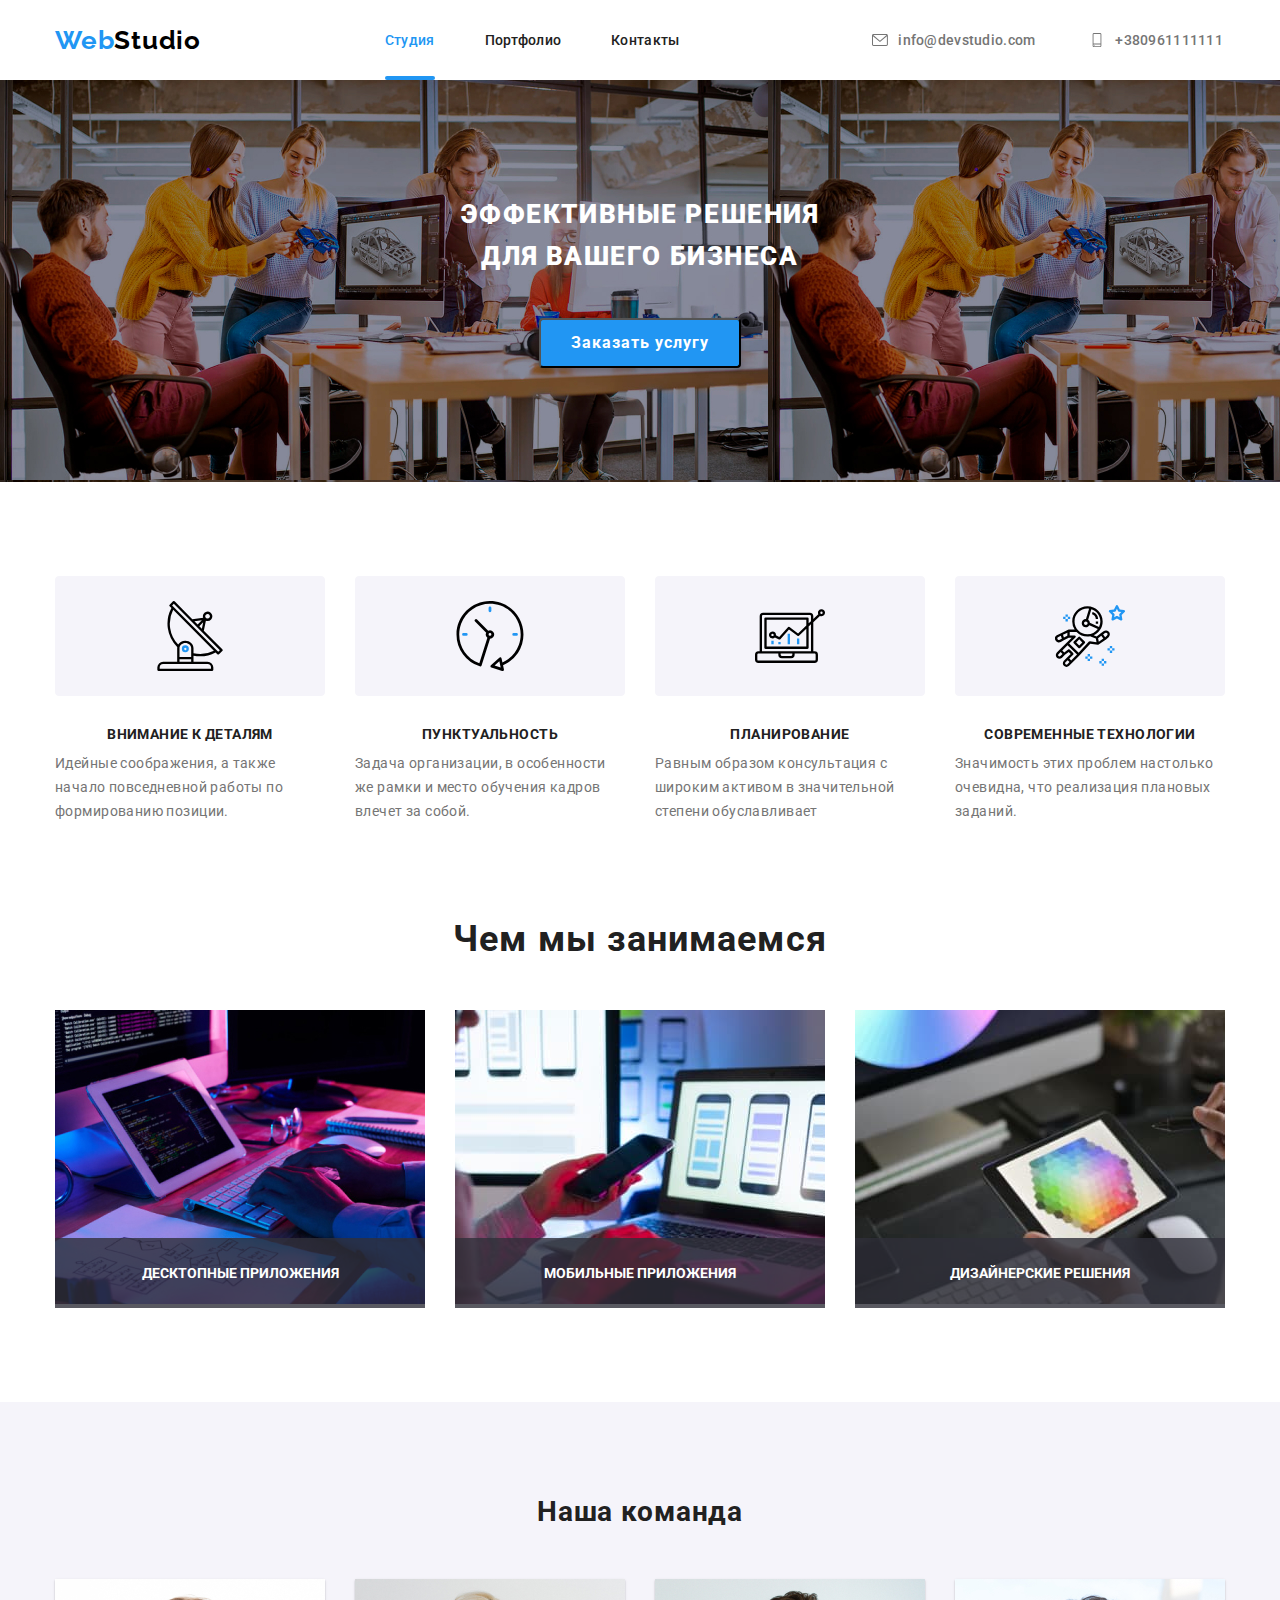
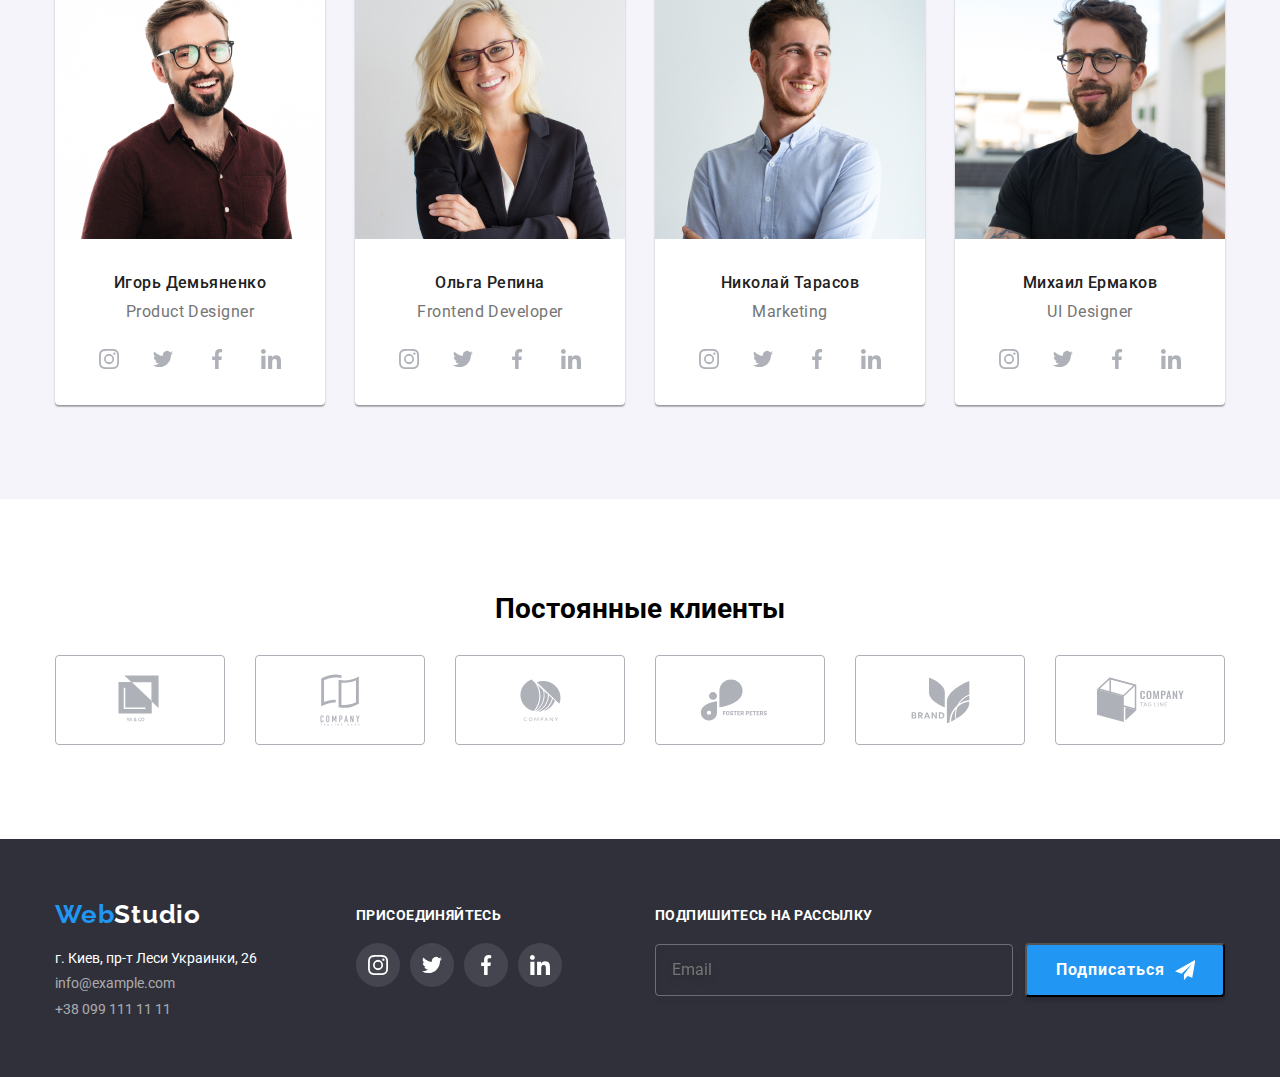
==== commit 9b23d34e: "Picture for section about was added" ====
--- a/index.html
+++ b/index.html
@@ -107,16 +107,28 @@
     <h2>Чем мы занимаемся</h2>
     <ul class="content_block_items">
       <li>
+        <picture>
+          <source srcset="./images/desktop/1x/writing_code.jpg 1x,
+            ./images/desktop/2x/writing_code.jpg 2x" media="(min-width: 1200px)" />
+          <img src="./images/desktop/1x/writing_code.jpg" alt="Набор кода" width="370" />
+        </picture>
         <h3>Десктопные приложения</h3>
-        <img src="./images/desktop/1x/writing_code.jpg" alt="Набор кода" width="370" />
-      </li>
-      <li>
+      </li>
+      <li>
+        <picture>
+          <source srcset="./images/desktop/1x/mobileweb.jpg 1x,
+            ./images/desktop/2x/mobileweb.jpg 2x" media="(min-width: 1200px)" />
+          <img src="./images/desktop/1x/mobileweb.jpg" alt="Создание приложений для телефонов" width="370" />
+        </picture>
         <h3>Мобильные приложения</h3>
-        <img src="./images/desktop/1x/mobileweb.jpg" alt="Создание приложений для телефонов" width="370" />
-      </li>
-      <li>
+      </li>
+      <li>
+        <picture>
+          <source srcset="./images/desktop/1x/design.jpg 1x,
+            ./images/desktop/2x/design.jpg 2x" media="(min-width: 1200px)" />
+          <img src="./images/desktop/1x/design.jpg" alt="Дизайн приложений" width="370" />
+        </picture>
         <h3>Дизайнерские решения</h3>
-        <img src="./images/desktop/1x/design.jpg" alt="Дизайн приложений" width="370" />
       </li>
     </ul>
   </section>
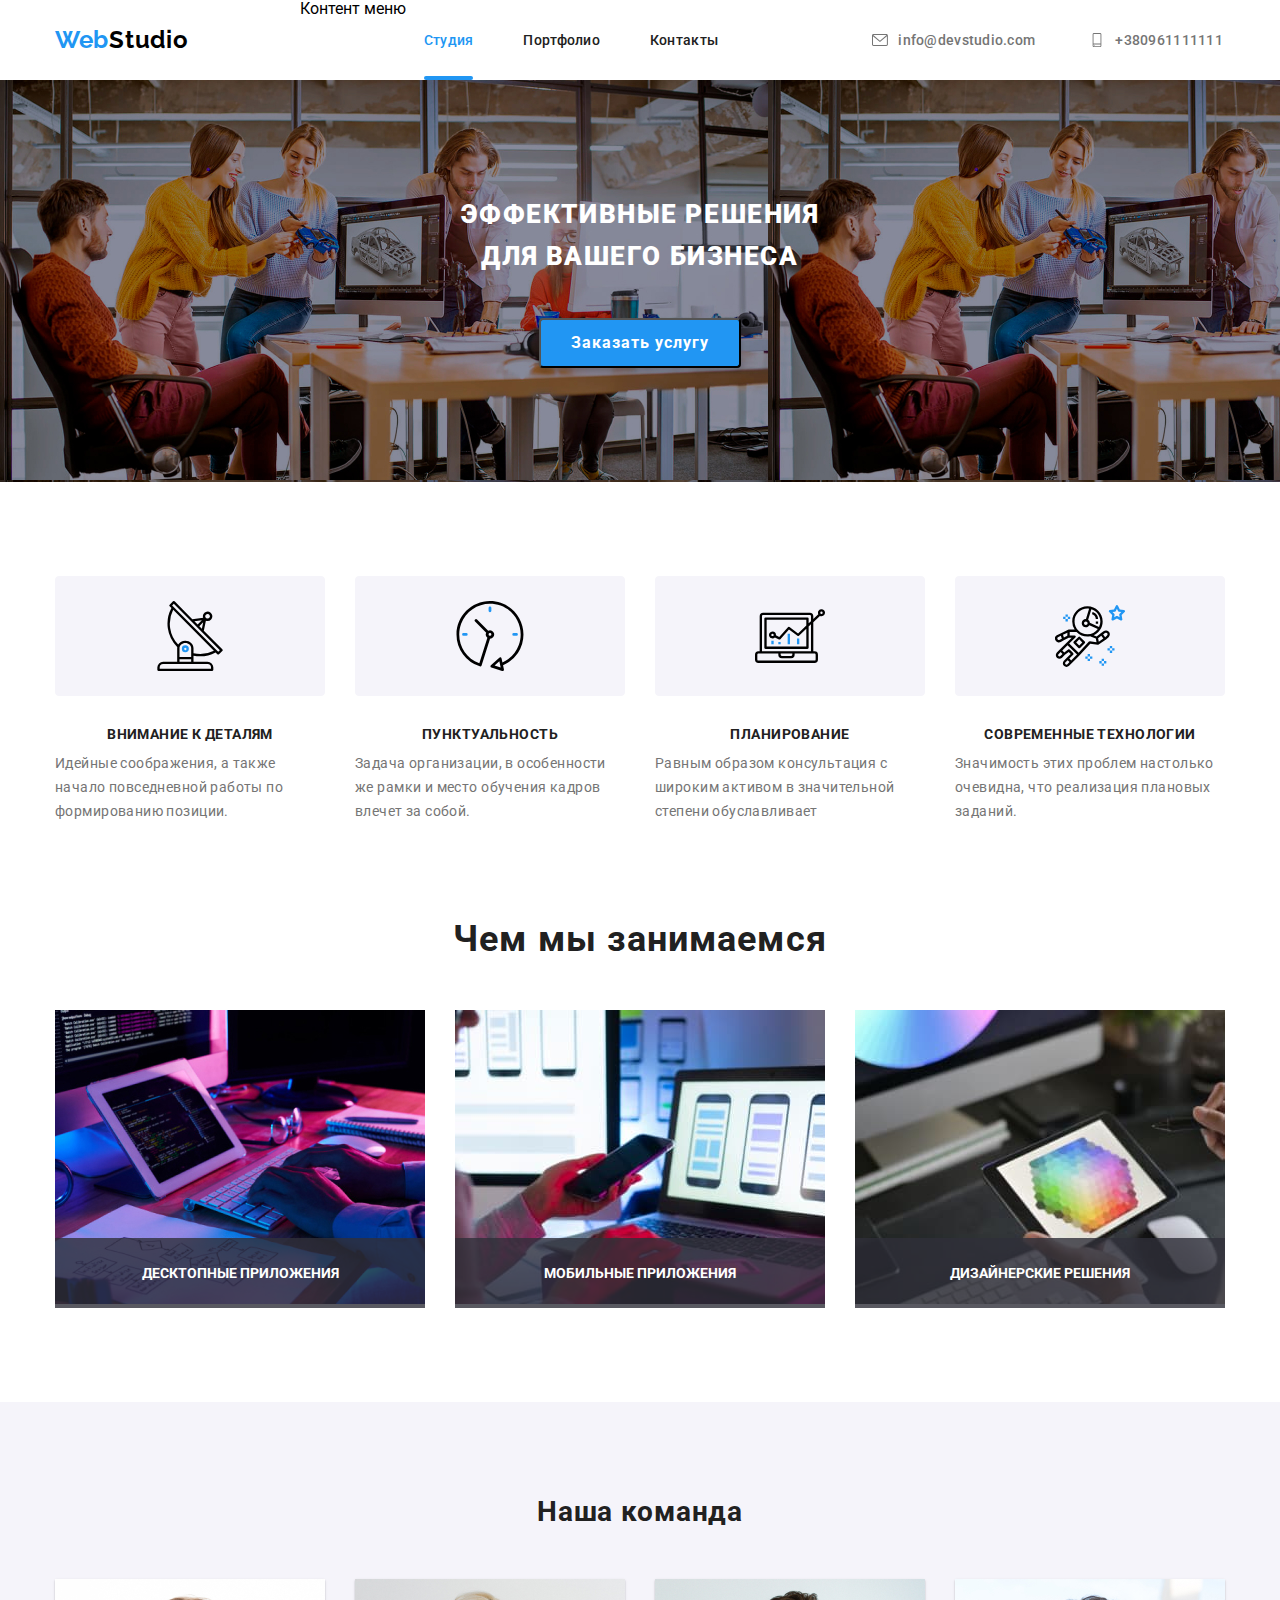
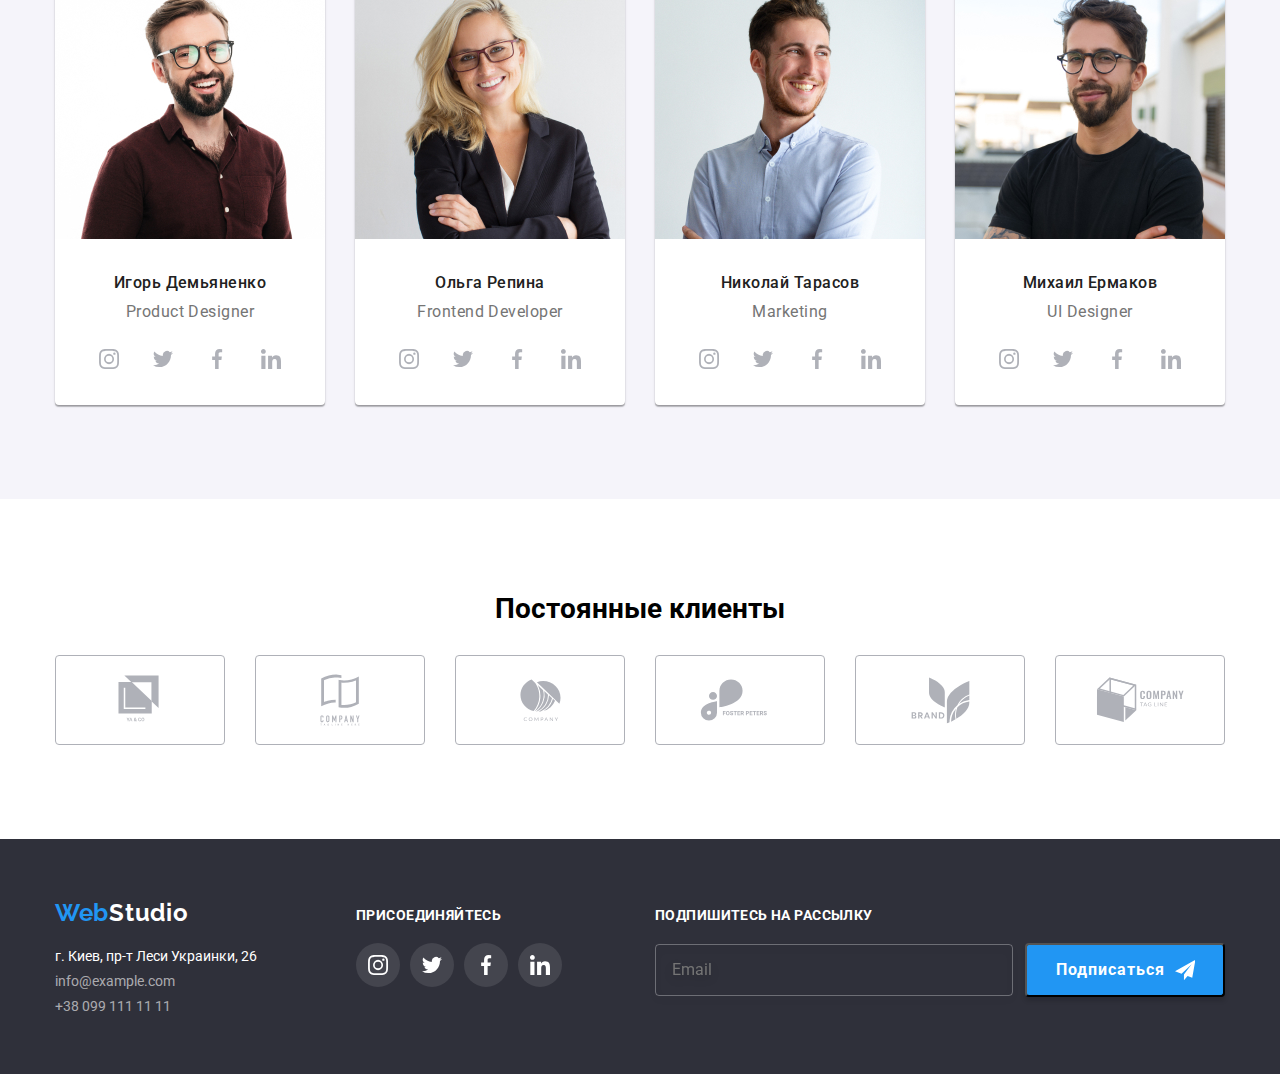
==== commit e823187e: "mobile-menu was added" ====
--- a/index.html
+++ b/index.html
@@ -17,12 +17,14 @@
     <a class="logo header-logo" href="./">
       <span class="logo-blue">Web</span>Studio
     </a>
-    <button type="button" class="header-menu-button" is-open aria-expanded="false" data-menu-button>
+    <button type="button" class="header-menu-button" is-open aria-expanded="false" aria-controls="menu-container"
+      data-menu-button>
       <svg width="40" height="40" aria-label="Переключатель мобильного меню">
         <use class="icon-close-button" href="./images/sprite.svg#close_button"></use>
         <use class="icon-menu" href="./images/sprite.svg#main_menu"></use>
       </svg>
     </button>
+    <div class="menu-container" id="menu-container" data-menu>Контент меню</div>
     <nav class="header-navigation">
       <a class="header-navigation-item header-navigation-item-selected" href="./">Студия</a>
       <a class="header-navigation-item" href="pages/portfolio.html">Портфолио</a>
--- a/css/main.min.css
+++ b/css/main.min.css
@@ -1,2 +1 @@
-.is-hidden{opacity:0;visibility:hidden;pointer-events:none}body{font-family:Roboto;font-style:normal;background-color:#fff;margin:0}h1,h2,h3,h4,h5,h6{margin:0}ul,ol{margin:0;padding:0}p{margin:0}ul{list-style:none;display:flex;flex-wrap:wrap;justify-content:space-between}.container{width:100%;margin:0 auto}@media screen and (min-width: 480px){.container{max-width:480px;margin:0 auto}}@media screen and (min-width: 768px){.container{max-width:768px}}@media screen and (min-width: 1200px){.container{max-width:1200px}}.content_block{padding:60px 15px}.content_block_items{padding-top:0}@media screen and (max-width: 767px){.content_block{padding:60px 15px}.content_block_items{padding-top:0}.content_block_items>li:nth-child(n+2){margin-top:30px}}@media screen and (max-width: 1199px){.content_block_items>li:nth-child(n+3){margin-top:30px}}@media screen and (min-width: 768px){.content_block_items{display:flex;justify-content:space-between}}@media screen and (min-width: 1200px){.content_block{display:block;padding:94px 15px}.content_block_items{display:flex;justify-content:space-between}}.header{display:flex;margin:0 auto;padding-left:15px;padding-right:15px;justify-content:space-between}.header-logo,.header-logo:visited{color:black;margin-right:93px;height:auto;display:flex;align-items:center}.header-contacts{display:none}.header-navigation{display:none}.header-menu-button{display:inline-flex;margin:0;padding:10px 0;border:0;line-height:0;background:transparent}.header-menu-button .icon-close-button{display:none}.header-menu-button .is-open .icon-close-button{display:block}.header-menu-button .is-open .icon-menu{display:none}@media screen and (min-width: 1200px){.header-menu-button{display:none}.header-navigation{display:flex;justify-items:flex-end;align-items:center;font-weight:500;font-size:14px;line-height:0.143;letter-spacing:0.02em;justify-content:space-between}.header-navigation-item{color:#212121;text-decoration:none;margin-right:50px;position:relative;height:100%;display:flex;align-items:center}.header-navigation-item-selected{color:#2196f3}.header-navigation-item-selected::after{content:"";position:absolute;bottom:0;display:block;width:100%;height:4px;background-color:#2196f3;border-radius:2px}.header-contacts{display:flex;align-items:center;justify-content:flex-end}.header-link{display:flex;align-items:center;font-style:normal;font-weight:500;font-size:14px;line-height:1.143;letter-spacing:0.02em;color:#757575;fill:#757575;text-decoration:none;margin-left:50px;padding:2px;transition-property:color, fill;transition-duration:250ms;transition-timing-function:cubic-bezier(0.4, 0, 0.2, 1);padding-top:32px;padding-bottom:32px}.header-link:hover,.header-link:focus{color:#2196f3;fill:#2196f3}.header-link-icon{width:16px;height:14px;margin-right:10px}}.menu_underscore{border:1px solid #ececec;margin:0 auto}.footer{background:#2f303a;color:#fff}.footer_block{text-align:center;padding:60px 15px}.footer_block h3{margin-top:60px}.footer_logo,.footer_logo:visited{color:white;margin:0 auto}.footer_address{font-size:14px;font-style:normal;font-weight:normal;margin-top:20px;display:flex;flex-direction:column}.footer_link{color:rgba(255,255,255,0.6);text-decoration:none;margin-top:9px;transition-property:color;transition-duration:250ms;transition-timing-function:cubic-bezier(0.4, 0, 0.2, 1)}.footer_link:hover,.footer_link:focus{color:#2196f3}.footer_social>div>a{fill:#fff;background-color:rgba(255,255,255,0.1)}.footer h3{padding-bottom:20px;font-weight:bold;font-size:14px;line-height:1.143;letter-spacing:0.03em;text-transform:uppercase}@media screen and (min-width: 768px){.footer_block{display:flex}.footer_address{width:231px}.footer_social{margin-top:8px}.footer_social>h3{margin-top:0}}@media screen and (min-width: 768px) and (max-width: 1199px){.footer_block{flex-wrap:wrap;justify-content:space-between;padding-left:76px;padding-right:89px}}@media screen and (min-width: 1200px){.footer_block{text-align:left}.footer_social{margin-left:70px}}.subscribe>form{display:flex;flex-wrap:wrap;align-items:center;justify-content:center}.subscribe>form>input{border:1px solid rgba(255,255,255,0.3);box-sizing:border-box;filter:drop-shadow(0px 4px 4px rgba(0,0,0,0.15));border-radius:4px;font-size:16px;line-height:20px;background-color:transparent;padding:15px 16px;width:450px}.subscribe>form>input:hover,.subscribe>form>input:focus{border-color:#2196f3}.subscribe>form>button{color:#fff;background-color:#2196f3;font-weight:bold;font-size:16px;line-height:1.875;letter-spacing:0.06em;padding:10px 28px 10px 29px;box-shadow:0px 4px 4px rgba(0,0,0,0.15);border-radius:4px;display:flex;align-items:center;margin-top:20px}.subscribe>form>button>svg{width:24px;height:24px;fill:white;margin-left:10px}@media screen and (min-width: 768px){.subscribe>h3{text-align:center;margin-top:60px}}@media screen and (min-width: 1200px){.subscribe{margin-left:93px;margin-top:8px}.subscribe>h3{text-align:left;margin-top:0}.subscribe>form{display:flex;justify-content:left}.subscribe>form>input{width:358px}.subscribe>form>button{margin:0 0 0 12px;width:200px}}.logo{font-size:26px;font-family:Raleway;font-weight:bold;line-height:1.192;letter-spacing:0.03em;text-decoration:none}.logo-blue{color:#2196f3}.main_page_top{padding:114px 0;background-image:url("../images/mobile/1x/header.jpg");background-repeat:no-repeat;background-position:center top;background-size:480px 400px}.main_page_top>div{display:flex;flex-direction:column;justify-content:center;align-items:center}.main_page_top>div>h1{font-weight:900;font-size:26px;line-height:1.615;text-align:center;letter-spacing:0.06em;text-transform:uppercase;max-width:360px;color:#fff}.main_page_top>div>button{margin-top:40px;padding:8px 30px;box-shadow:0px 4px 4px rgba(0,0,0,0.15);border-radius:4px;font-family:Roboto;font-weight:bold;font-size:16px;line-height:1.875;letter-spacing:0.06em;background-color:#2196f3;color:#fff}@media screen and (min-device-pixel-ratio: 2) and (min-width: 320px), screen and (min-resolution: 192dpi) and (min-width: 320px), screen and (min-resolution: 2dppx) and (min-width: 320px){.main_page_top{background-image:linear-gradient(to right, rgba(47,48,58,0.4), rgba(47,48,58,0.4)),url("../images/mobile/2x/header.jpg")}}@media screen and (min-width: 768px){.main_page_top{background:url("../images/tablet/1x/header.jpg");background-size:768px 400px}}@media screen and (min-device-pixel-ratio: 2) and (min-width: 768px), screen and (min-resolution: 192dpi) and (min-width: 768px), screen and (min-resolution: 2dppx) and (min-width: 768px){.main_page_top{background-image:linear-gradient(to right, rgba(47,48,58,0.4), rgba(47,48,58,0.4)),url("../images/tablet/2x/header.jpg")}}@media screen and (min-width: 1200px){main_page_top{background:url("../images/desktop/1x/header.jpg");background-repeat:no-repeat;background-position:cover;padding-top:200px;padding-bottom:280px;padding-right:452px;padding-left:452px}main_page_top>h1{max-width:696px;text-align:center;padding-top:200px;padding-bottom:280px;padding-right:452px;padding-left:452px}}@media screen and (min-device-pixel-ratio: 2) and (min-width: 1200px), screen and (min-resolution: 192dpi) and (min-width: 1200px), screen and (min-resolution: 2dppx) and (min-width: 1200px){.main_page_top{background-image:linear-gradient(to right, rgba(47,48,58,0.4), rgba(47,48,58,0.4)),url("../images/desktop/2x/header.jpg")}}.porfolio_button{margin:4px;font-family:Roboto;font-style:normal;font-weight:500;font-size:16px;line-height:1.625;text-align:center;letter-spacing:0.03em;border:none;padding-left:22px;padding-right:22px;padding-top:6px;padding-bottom:6px;background-color:#f5f4fa;border-radius:4px;box-shadow:0px 3px 1px rgba(0,0,0,0.1),0px 1px 2px rgba(0,0,0,0.08),0px 2px 2px rgba(0,0,0,0.12);transition-property:color, background-color;transition-duration:250ms;transition-timing-function:cubic-bezier(0.4, 0, 0.2, 1)}.porfolio_button:hover,.porfolio_button:focus{color:white;background-color:#2196f3}.our_features{display:flex;flex-wrap:wrap;justify-content:center}.our_features>li{width:450px}.our_features>li>div{padding:25px 0;outline:1px solid white;background:#f5f4fa;border-radius:4px;display:flex;justify-content:center;align-items:center;margin-bottom:30px}.our_features>li>div>svg{width:70px;height:70px}.our_features>li>h3{font-weight:bold;font-size:14px;line-height:1.143;letter-spacing:0.03em;text-transform:uppercase;color:#212121;text-align:center}.our_features>li>p{font-weight:normal;font-size:14px;line-height:1.714;letter-spacing:0.03em;color:#757575;margin-top:10px}@media screen and (min-width: 768px){.our_features{display:flex;flex-wrap:wrap;justify-content:space-between}.our_features>li{width:354px}}@media screen and (min-width: 1200px){.our_features{display:flex;flex-wrap:wrap}.our_features>li{width:270px}}.about_us{padding-top:60px;background-color:#f5f4fa}.about_us>h2{font-weight:bold;font-size:28px;line-height:1.167;text-align:center;letter-spacing:0.03em;color:#212121}.about_us>ul>li{margin-top:30px;padding-bottom:24px;box-shadow:0px 1px 3px rgba(0,0,0,0.12),0px 1px 1px rgba(0,0,0,0.14),0px 2px 1px rgba(0,0,0,0.2);border-radius:0px 0px 4px 4px;background:#fff}.about_us>ul>li>h3{font-weight:500;font-size:16px;line-height:1.187;text-align:center;letter-spacing:0.03em;color:#212121;margin-top:30px}.about_us>ul>li>p{font-size:16px;line-height:1.187;text-align:center;letter-spacing:0.03em;color:#757575;margin-top:10px;margin-bottom:16px}@media screen and (min-width: 768px){.about_us{display:flex;flex-wrap:wrap;justify-content:space-between}}@media screen and (min-width: 1200px){.about_us{display:block;padding-top:94px}.about_us>ul{padding-top:50px}.about_us>ul>li{margin-top:0}}.about_work{display:none}@media screen and (min-width: 1200px){.about_work{display:block;padding-top:0}.about_work>h2{font-weight:bold;font-size:36px;line-height:1.167;text-align:center;letter-spacing:0.03em;color:#212121;padding-bottom:50px}.about_work>ul>li{position:relative;display:flex}.about_work>ul>li>h3{position:absolute;bottom:0;width:100%;text-align:center;font-size:14px;line-height:16px;text-transform:uppercase;color:#fff;background-color:rgba(47,48,58,0.8);padding:27px 0}}.social_links{display:flex;justify-content:center}.social_links>a{width:44px;height:44px;display:flex;border-radius:50%;fill:#afb1b8;transition-property:fill, background-color;transition-duration:250ms;transition-timing-function:cubic-bezier(0.4, 0, 0.2, 1)}.social_links>a:nth-child(n+2){margin-left:10px}.social_links>a:hover,.social_links>a:focus{fill:white;background-color:#2196f3}.portfolio_filter{justify-content:center}.portfolio_items{display:flex;flex-wrap:wrap;justify-content:space-between;padding-top:30px;margin-bottom:94px}.portfolio_items>li{margin-top:30px}.portfolio_items>li>a{padding-bottom:20px;width:370px;background:#fff;border:1px solid #eeeeee;box-sizing:border-box;display:flex;flex-direction:column;width:max-content;width:fit-content;text-decoration:none;transition-property:box-shadow;transition-duration:250ms;transition-timing-function:cubic-bezier(0.4, 0, 0.2, 1)}.portfolio_items>li>a:hover,.portfolio_items>li>a:focus{box-shadow:0px 1px 1px rgba(0,0,0,0.12),0px 4px 4px rgba(0,0,0,0.06),1px 4px 6px rgba(0,0,0,0.16)}.portfolio_items>li>a>h3{font-weight:bold;font-size:2;line-height:36px;letter-spacing:0.06em;color:#212121;margin-top:20px;margin-left:24px}.portfolio_items>li>a>p{font-size:16px;line-height:1.875;letter-spacing:0.03em;color:#757575;margin-top:4px;margin-left:24px}.portfolio_items>li>a>div{position:relative;overflow:hidden}.portfolio_items>li>a>div>img{width:370px;height:294px}.portfolio_items>li>a:hover .portfolio_item_overlay,.portfolio_items>li>a:focus .portfolio_item_overlay{transform:translatey(0)}.portfolio_items .portfolio_item_overlay{position:absolute;box-sizing:border-box;height:100%;width:100%;top:0;left:0;background:rgba(33,150,243,0.9);transform:translatey(100%);transition:transform 250ms ease;font-size:18px;line-height:28px;letter-spacing:0.03em;color:#fff;padding:63px 24px}.regular_customers>h2{font-weight:bold;font-size:28px;line-height:32px;text-align:center}.regular_customers>ul>li{margin-top:30px}.regular_customers>ul>li>a{width:210px;padding:auto 24px;display:flex;transition-property:fill, border-color;transition-duration:250ms;transition-timing-function:cubic-bezier(0.4, 0, 0.2, 1);width:210px;height:90px;fill:#afb1b8;border:1px solid #afb1b8;box-sizing:border-box;border-radius:4px}.regular_customers>ul>li>a:hover,.regular_customers>ul>li>a:focus{fill:#2196f3;border-color:#2196f3}.regular_customers>ul>li>a>svg>use{height:46px;margin:auto}@media screen and (min-width: 1200px){.regular_customers>ul>li{margin-top:30px}.regular_customers>ul>li>a{width:170px}}.backdrop{position:fixed;left:0;top:0;width:100%;height:100%;background-color:rgba(0,0,0,0.2) rgba(0,0,0,0.2);transition:all 500ms linear}.order_dialog{position:absolute;top:50%;left:50%;transform:translate(-50%, -50%);width:528px;min-height:581px;background-color:#fff;padding:40px;box-shadow:0px 1px 3px rgba(0,0,0,0.12),0px 1px 1px rgba(0,0,0,0.14),0px 2px 1px rgba(0,0,0,0.2);border-radius:4px}.order_dialog_close_button{position:absolute;background-color:#fff;top:8px;right:8px;width:30px;height:30px;border:1px solid rgba(0,0,0,0.1);border-radius:50%;cursor:pointer;padding:0;display:flex;justify-content:center;align-items:center}.order_dialog_send_button{display:block;margin:30px auto 0;height:50px;width:200px;border-radius:4px;background-color:#2196f3;color:#fff;cursor:pointer;box-shadow:0px 4px 4px rgba(0,0,0,0.15);font-size:16px;font-weight:bold;text-align:center;align-items:center;letter-spacing:0.06em;line-height:1.87}.order_dialog>h1{font-style:normal;font-weight:bold;font-size:20px;line-height:23px;text-align:center;letter-spacing:0.03em;color:#212121;margin-bottom:2px}.order_dialog_close_button>svg{width:11px;height:11px}.order_dialog>form{display:flex;flex-direction:column}.order_dialog_field{font-size:12px;line-height:1.166;letter-spacing:0.01em;color:#757575;margin-top:10px}.order_dialog_field>span{position:relative;display:block;margin-top:4px}.order_dialog_field>span>svg{position:absolute;left:15px;top:50%;transform:translateY(-50%);width:18px;height:18px;fill:#212121}.order_dialog_field>span>input{width:100%;height:40px;padding-left:40px;border:1px solid rgba(33,33,33,0.2);box-sizing:border-box;border-radius:4px;transition-property:fill, border-color;transition-duration:250ms;transition-timing-function:cubic-bezier(0.4, 0, 0.2, 1)}.order_dialog_field>span:hover svg{fill:#2196f3}.order_dialog_field>span:hover input{border-color:#2196f3}.order_dialog_field>span>input:focus ~ svg{fill:#2196f3}.order_dialog_field>span>input:focus{border-color:#2196f3;outline:none}.order_dialog_field>textarea{margin-top:4px;width:100%;height:120px;border-radius:4px;border:1px solid rgba(33,33,33,0.2);padding:12px 16px;resize:none;font-size:14px;line-height:1.143;letter-spacing:0.01em;color:rgba(117,117,117,0.5);fill:#212121;transition-property:fill, border-color;transition-duration:250ms;transition-timing-function:cubic-bezier(0.4, 0, 0.2, 1)}.order_dialog_field>textarea:hover,.order_dialog_field>textarea:focus{border-color:#2196f3;outline:none}.order_agrimment{font-size:14px;line-height:1.714;letter-spacing:0.03em;color:#212121;margin:20px auto 0;vertical-align:text-top}.order_agrimment>a{color:#2196f3}.order_agrimment>input{display:inline-block;width:16px;height:15px;border:2px solid #212121;margin:0 7px 0 0}
-/*# sourceMappingURL=main.min.css.map */+.is-hidden{opacity:0;visibility:hidden;pointer-events:none}body{font-family:Roboto;font-style:normal;background-color:#fff;margin:0}h1,h2,h3,h4,h5,h6{margin:0}ul,ol{margin:0;padding:0}p{margin:0}ul{list-style:none;display:flex;flex-wrap:wrap;justify-content:space-between}.container{width:100%;margin:0 auto}@media screen and (min-width: 480px){.container{max-width:480px;margin:0 auto}}@media screen and (min-width: 768px){.container{max-width:768px}}@media screen and (min-width: 1200px){.container{max-width:1200px}}.content_block{padding:60px 15px}.content_block_items{padding-top:0}@media screen and (max-width: 767px){.content_block{padding:60px 15px}.content_block_items{padding-top:0}.content_block_items>li:nth-child(n+2){margin-top:30px}}@media screen and (max-width: 1199px){.content_block_items>li:nth-child(n+3){margin-top:30px}}@media screen and (min-width: 768px){.content_block_items{display:flex;justify-content:space-between}}@media screen and (min-width: 1200px){.content_block{display:block;padding:94px 15px}.content_block_items{display:flex;justify-content:space-between}}.header{display:flex;margin:0 auto;padding-left:15px;padding-right:15px;justify-content:space-between}.header-logo,.header-logo:visited{color:#000;margin-right:88px;height:auto;display:flex;align-items:center}.header-contacts{display:none}.header-navigation{display:none}.header-menu-button{display:inline-flex;margin:0;padding:10px 0;border:0;line-height:0;background:transparent}.header-menu-button .icon-close-button{display:none}.header-menu-button .is-open .icon-close-button{display:block}.header-menu-button .is-open .icon-menu{display:none}@media screen and (min-width: 768px){.header-menu-button{display:none}.header-logo{padding:26px 0}.header-navigation{display:flex;justify-items:flex-end;align-items:center;font-weight:500;font-size:14px;line-height:.143;letter-spacing:.02em;justify-content:space-between}.header-navigation-item{color:#212121;text-decoration:none;margin-right:50px;position:relative;height:100%;display:flex;align-items:center}.header-navigation-item-selected{color:#2196f3}.header-navigation-item-selected::after{content:"";position:absolute;bottom:0;display:block;width:100%;height:4px;background-color:#2196f3;border-radius:2px}.header-contacts{display:flex;flex-wrap:wrap;align-items:center;justify-content:start;margin-left:34px;padding:21px 0}.header-link{align-items:left;font-style:normal;font-weight:500;font-size:12px;line-height:1.171;letter-spacing:.02em;color:#757575;fill:#757575;text-decoration:none;transition-property:color,fill;transition-duration:250ms;transition-timing-function:cubic-bezier(0.4, 0, 0.2, 1)}.header-link:hover,.header-link:focus{color:#2196f3;fill:#2196f3}.header-link-icon{width:14px;height:10px;margin-right:8px}}@media screen and (min-width: 1200px){.header-logo{margin-right:93px;padding:25px 0}.header-contacts{justify-content:flex-end;padding:0}.header-link{display:flex;align-items:center;margin-left:50px;font-size:14px;line-height:1.143;padding:32px 2px}.header-link-icon{width:16px;height:14px;margin-right:10px}}.menu_underscore{border:1px solid #ececec;margin:0 auto}.footer{background:#2f303a;color:#fff}.footer_block{text-align:center;padding:60px 15px}.footer_block h3{margin-top:60px}.footer_logo,.footer_logo:visited{color:#fff;margin:0 auto}.footer_address{font-size:14px;font-style:normal;font-weight:normal;margin-top:20px;display:flex;flex-direction:column}.footer_link{color:rgba(255,255,255,.6);text-decoration:none;margin-top:9px;transition-property:color;transition-duration:250ms;transition-timing-function:cubic-bezier(0.4, 0, 0.2, 1)}.footer_link:hover,.footer_link:focus{color:#2196f3}.footer_social>div>a{fill:#fff;background-color:rgba(255,255,255,.1)}.footer h3{padding-bottom:20px;font-weight:bold;font-size:14px;line-height:1.143;letter-spacing:.03em;text-transform:uppercase}@media screen and (min-width: 768px){.footer_block{display:flex}.footer_address{width:231px}.footer_social{margin-top:8px}.footer_social>h3{margin-top:0}}@media screen and (min-width: 768px)and (max-width: 1199px){.footer_block{flex-wrap:wrap;justify-content:space-between;padding-left:76px;padding-right:89px}}@media screen and (min-width: 1200px){.footer_block{text-align:left}.footer_social{margin-left:70px}}.subscribe>form{display:flex;flex-wrap:wrap;align-items:center;justify-content:center}.subscribe>form>input{border:1px solid rgba(255,255,255,.3);box-sizing:border-box;filter:drop-shadow(0px 4px 4px rgba(0, 0, 0, 0.15));border-radius:4px;font-size:16px;line-height:20px;background-color:transparent;padding:15px 16px;width:450px}.subscribe>form>input:hover,.subscribe>form>input:focus{border-color:#2196f3}.subscribe>form>button{color:#fff;background-color:#2196f3;font-weight:bold;font-size:16px;line-height:1.875;letter-spacing:.06em;padding:10px 28px 10px 29px;box-shadow:0px 4px 4px rgba(0,0,0,.15);border-radius:4px;display:flex;align-items:center;margin-top:20px}.subscribe>form>button>svg{width:24px;height:24px;fill:#fff;margin-left:10px}@media screen and (min-width: 768px){.subscribe>h3{text-align:center;margin-top:60px}}@media screen and (min-width: 1200px){.subscribe{margin-left:93px;margin-top:8px}.subscribe>h3{text-align:left;margin-top:0}.subscribe>form{display:flex;justify-content:left}.subscribe>form>input{width:358px}.subscribe>form>button{margin:0 0 0 12px;width:200px}}.logo{font-size:24px;line-height:1.174;font-family:Raleway;font-weight:bold;letter-spacing:.03em;text-decoration:none}.logo-blue{color:#2196f3}@media screen and (min-width: 1200px){logo{font-size:26px;line-height:1.192}}.main_page_top{padding:114px 0;background-image:url("../images/mobile/1x/header.jpg");background-repeat:no-repeat;background-position:center top;background-size:480px 400px}.main_page_top>div{display:flex;flex-direction:column;justify-content:center;align-items:center}.main_page_top>div>h1{font-weight:900;font-size:26px;line-height:1.615;text-align:center;letter-spacing:.06em;text-transform:uppercase;max-width:360px;color:#fff}.main_page_top>div>button{margin-top:40px;padding:8px 30px;box-shadow:0px 4px 4px rgba(0,0,0,.15);border-radius:4px;font-family:Roboto;font-weight:bold;font-size:16px;line-height:1.875;letter-spacing:.06em;background-color:#2196f3;color:#fff}@media screen and (min-device-pixel-ratio: 2)and (min-width: 320px),screen and (min-resolution: 192dpi)and (min-width: 320px),screen and (min-resolution: 2dppx)and (min-width: 320px){.main_page_top{background-image:linear-gradient(to right, rgba(47, 48, 58, 0.4), rgba(47, 48, 58, 0.4)),url("../images/mobile/2x/header.jpg")}}@media screen and (min-width: 768px){.main_page_top{background:url("../images/tablet/1x/header.jpg");background-size:768px 400px}}@media screen and (min-device-pixel-ratio: 2)and (min-width: 768px),screen and (min-resolution: 192dpi)and (min-width: 768px),screen and (min-resolution: 2dppx)and (min-width: 768px){.main_page_top{background-image:linear-gradient(to right, rgba(47, 48, 58, 0.4), rgba(47, 48, 58, 0.4)),url("../images/tablet/2x/header.jpg")}}@media screen and (min-width: 1200px){main_page_top{background:url("../images/desktop/1x/header.jpg");background-repeat:no-repeat;background-position:cover;padding-top:200px;padding-bottom:280px;padding-right:452px;padding-left:452px}main_page_top>h1{max-width:696px;text-align:center;padding-top:200px;padding-bottom:280px;padding-right:452px;padding-left:452px}}@media screen and (min-device-pixel-ratio: 2)and (min-width: 1200px),screen and (min-resolution: 192dpi)and (min-width: 1200px),screen and (min-resolution: 2dppx)and (min-width: 1200px){.main_page_top{background-image:linear-gradient(to right, rgba(47, 48, 58, 0.4), rgba(47, 48, 58, 0.4)),url("../images/desktop/2x/header.jpg")}}.our_features{display:flex;flex-wrap:wrap;justify-content:center}.our_features>li{width:450px}.our_features>li>div{padding:25px 0;outline:1px solid #fff;background:#f5f4fa;border-radius:4px;display:flex;justify-content:center;align-items:center;margin-bottom:30px}.our_features>li>div>svg{width:70px;height:70px}.our_features>li>h3{font-weight:bold;font-size:14px;line-height:1.143;letter-spacing:.03em;text-transform:uppercase;color:#212121;text-align:center}.our_features>li>p{font-weight:normal;font-size:14px;line-height:1.714;letter-spacing:.03em;color:#757575;margin-top:10px}@media screen and (min-width: 768px){.our_features{display:flex;flex-wrap:wrap;justify-content:space-between}.our_features>li{width:354px}}@media screen and (min-width: 1200px){.our_features{display:flex;flex-wrap:wrap}.our_features>li{width:270px}}.about_us{padding-top:60px;background-color:#f5f4fa}.about_us>h2{font-weight:bold;font-size:28px;line-height:1.167;text-align:center;letter-spacing:.03em;color:#212121}.about_us>ul>li{margin-top:30px;padding-bottom:24px;box-shadow:0px 1px 3px rgba(0,0,0,.12),0px 1px 1px rgba(0,0,0,.14),0px 2px 1px rgba(0,0,0,.2);border-radius:0px 0px 4px 4px;background:#fff}.about_us>ul>li>h3{font-weight:500;font-size:16px;line-height:1.187;text-align:center;letter-spacing:.03em;color:#212121;margin-top:30px}.about_us>ul>li>p{font-size:16px;line-height:1.187;text-align:center;letter-spacing:.03em;color:#757575;margin-top:10px;margin-bottom:16px}@media screen and (min-width: 768px){.about_us{display:flex;flex-wrap:wrap;justify-content:space-between}}@media screen and (min-width: 1200px){.about_us{display:block;padding-top:94px}.about_us>ul{padding-top:50px}.about_us>ul>li{margin-top:0}}.about_work{display:none}@media screen and (min-width: 1200px){.about_work{display:block;padding-top:0}.about_work>h2{font-weight:bold;font-size:36px;line-height:1.167;text-align:center;letter-spacing:.03em;color:#212121;padding-bottom:50px}.about_work>ul>li{position:relative;display:flex}.about_work>ul>li>h3{position:absolute;bottom:0;width:100%;text-align:center;font-size:14px;line-height:16px;text-transform:uppercase;color:#fff;background-color:rgba(47,48,58,.8);padding:27px 0}}.social_links{display:flex;justify-content:center}.social_links>a{width:44px;height:44px;display:flex;border-radius:50%;fill:#afb1b8;transition-property:fill,background-color;transition-duration:250ms;transition-timing-function:cubic-bezier(0.4, 0, 0.2, 1)}.social_links>a:nth-child(n+2){margin-left:10px}.social_links>a:hover,.social_links>a:focus{fill:#fff;background-color:#2196f3}.portfolio_filter{justify-content:start}.portfolio_filter>li{margin-right:8px}.portfolio_filter>li>button{font-family:Roboto;font-style:normal;font-weight:500;font-size:16px;line-height:1.625;text-align:center;letter-spacing:.03em;border:none;padding-left:22px;padding-right:22px;padding-top:6px;padding-bottom:6px;background-color:#f5f4fa;border-radius:4px;box-shadow:0px 3px 1px rgba(0,0,0,.1),0px 1px 2px rgba(0,0,0,.08),0px 2px 2px rgba(0,0,0,.12);transition-property:color,background-color;transition-duration:250ms;transition-timing-function:cubic-bezier(0.4, 0, 0.2, 1)}.portfolio_filter>li>button:hover,.portfolio_filter>li>button:focus{color:#fff;background-color:#2196f3}@media screen and (max-width: 767px){.portfolio_filter>li:nth-child(n+4){margin-top:15px}}@media screen and (min-width: 768px){.portfolio_filter{justify-content:center;margin-left:8px}}.portfolio_items{display:flex;flex-wrap:wrap;justify-content:space-between}@media screen and (min-width: 1200px){.portfolio_items{padding-top:20px}}.portfolio_items>li{margin-top:30px}.portfolio_items>li>a{padding-bottom:20px;width:370px;background:#fff;border:1px solid #eee;box-sizing:border-box;display:flex;flex-direction:column;width:max-content;width:fit-content;text-decoration:none;transition-property:box-shadow;transition-duration:250ms;transition-timing-function:cubic-bezier(0.4, 0, 0.2, 1)}.portfolio_items>li>a:hover,.portfolio_items>li>a:focus{box-shadow:0px 1px 1px rgba(0,0,0,.12),0px 4px 4px rgba(0,0,0,.06),1px 4px 6px rgba(0,0,0,.16)}.portfolio_items>li>a>h3{font-weight:bold;font-size:2;line-height:36px;letter-spacing:.06em;color:#212121;margin-top:20px;margin-left:24px}.portfolio_items>li>a>p{font-size:16px;line-height:1.875;letter-spacing:.03em;color:#757575;margin-top:4px;margin-left:24px}.portfolio_items>li>a>div{position:relative;overflow:hidden}.portfolio_items>li>a>div>img{width:370px;height:294px}.portfolio_items>li>a:hover .portfolio_item_overlay,.portfolio_items>li>a:focus .portfolio_item_overlay{transform:translatey(0)}.portfolio_items .portfolio_item_overlay{position:absolute;box-sizing:border-box;height:100%;width:100%;top:0;left:0;background:rgba(33,150,243,.9);transform:translatey(100%);transition:transform 250ms ease;font-size:18px;line-height:28px;letter-spacing:.03em;color:#fff;padding:63px 24px}.regular_customers>h2{font-weight:bold;font-size:28px;line-height:32px;text-align:center}.regular_customers>ul>li{margin-top:30px}.regular_customers>ul>li>a{width:210px;padding:auto 24px;display:flex;transition-property:fill,border-color;transition-duration:250ms;transition-timing-function:cubic-bezier(0.4, 0, 0.2, 1);width:210px;height:90px;fill:#afb1b8;border:1px solid #afb1b8;box-sizing:border-box;border-radius:4px}.regular_customers>ul>li>a:hover,.regular_customers>ul>li>a:focus{fill:#2196f3;border-color:#2196f3}.regular_customers>ul>li>a>svg>use{height:46px;margin:auto}@media screen and (min-width: 1200px){.regular_customers>ul>li{margin-top:30px}.regular_customers>ul>li>a{width:170px}}.backdrop{position:fixed;left:0;top:0;width:100%;height:100%;background-color:rgba(0,0,0,.2) rgba(0,0,0,.2);transition:all 500ms linear}.order_dialog{position:absolute;top:50%;left:50%;transform:translate(-50%, -50%);width:528px;min-height:581px;background-color:#fff;padding:40px;box-shadow:0px 1px 3px rgba(0,0,0,.12),0px 1px 1px rgba(0,0,0,.14),0px 2px 1px rgba(0,0,0,.2);border-radius:4px}.order_dialog_close_button{position:absolute;background-color:#fff;top:8px;right:8px;width:30px;height:30px;border:1px solid rgba(0,0,0,.1);border-radius:50%;cursor:pointer;padding:0;display:flex;justify-content:center;align-items:center}.order_dialog_send_button{display:block;margin:30px auto 0;height:50px;width:200px;border-radius:4px;background-color:#2196f3;color:#fff;cursor:pointer;box-shadow:0px 4px 4px rgba(0,0,0,.15);font-size:16px;font-weight:bold;text-align:center;align-items:center;letter-spacing:.06em;line-height:1.87}.order_dialog>h1{font-style:normal;font-weight:bold;font-size:20px;line-height:23px;text-align:center;letter-spacing:.03em;color:#212121;margin-bottom:2px}.order_dialog_close_button>svg{width:11px;height:11px}.order_dialog>form{display:flex;flex-direction:column}.order_dialog_field{font-size:12px;line-height:1.166;letter-spacing:.01em;color:#757575;margin-top:10px}.order_dialog_field>span{position:relative;display:block;margin-top:4px}.order_dialog_field>span>svg{position:absolute;left:15px;top:50%;transform:translateY(-50%);width:18px;height:18px;fill:#212121}.order_dialog_field>span>input{width:100%;height:40px;padding-left:40px;border:1px solid rgba(33,33,33,.2);box-sizing:border-box;border-radius:4px;transition-property:fill,border-color;transition-duration:250ms;transition-timing-function:cubic-bezier(0.4, 0, 0.2, 1)}.order_dialog_field>span:hover svg{fill:#2196f3}.order_dialog_field>span:hover input{border-color:#2196f3}.order_dialog_field>span>input:focus~svg{fill:#2196f3}.order_dialog_field>span>input:focus{border-color:#2196f3;outline:none}.order_dialog_field>textarea{margin-top:4px;width:100%;height:120px;border-radius:4px;border:1px solid rgba(33,33,33,.2);padding:12px 16px;resize:none;font-size:14px;line-height:1.143;letter-spacing:.01em;color:rgba(117,117,117,.5);fill:#212121;transition-property:fill,border-color;transition-duration:250ms;transition-timing-function:cubic-bezier(0.4, 0, 0.2, 1)}.order_dialog_field>textarea:hover,.order_dialog_field>textarea:focus{border-color:#2196f3;outline:none}.order_agrimment{font-size:14px;line-height:1.714;letter-spacing:.03em;color:#212121;margin:20px auto 0;vertical-align:text-top}.order_agrimment>a{color:#2196f3}.order_agrimment>input{display:inline-block;width:16px;height:15px;border:2px solid #212121;margin:0 7px 0 0}/*# sourceMappingURL=main.min.css.map */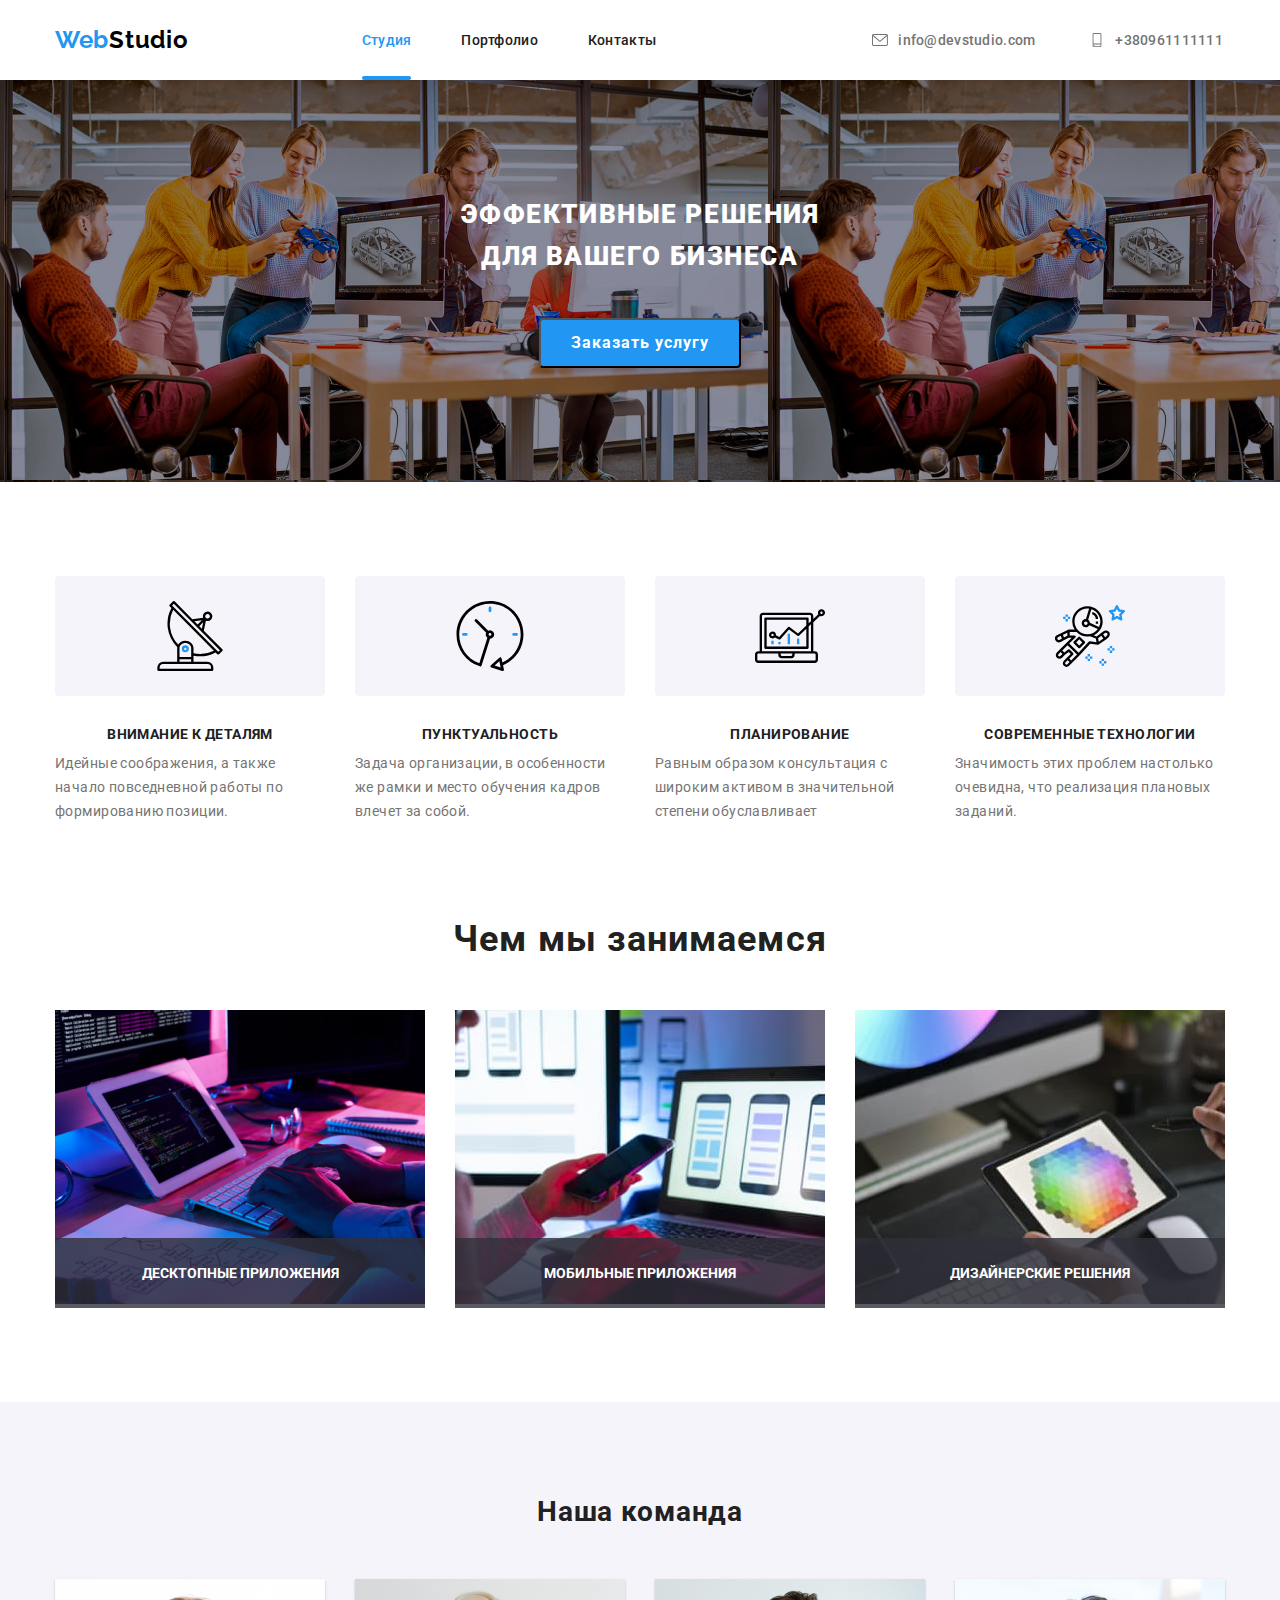
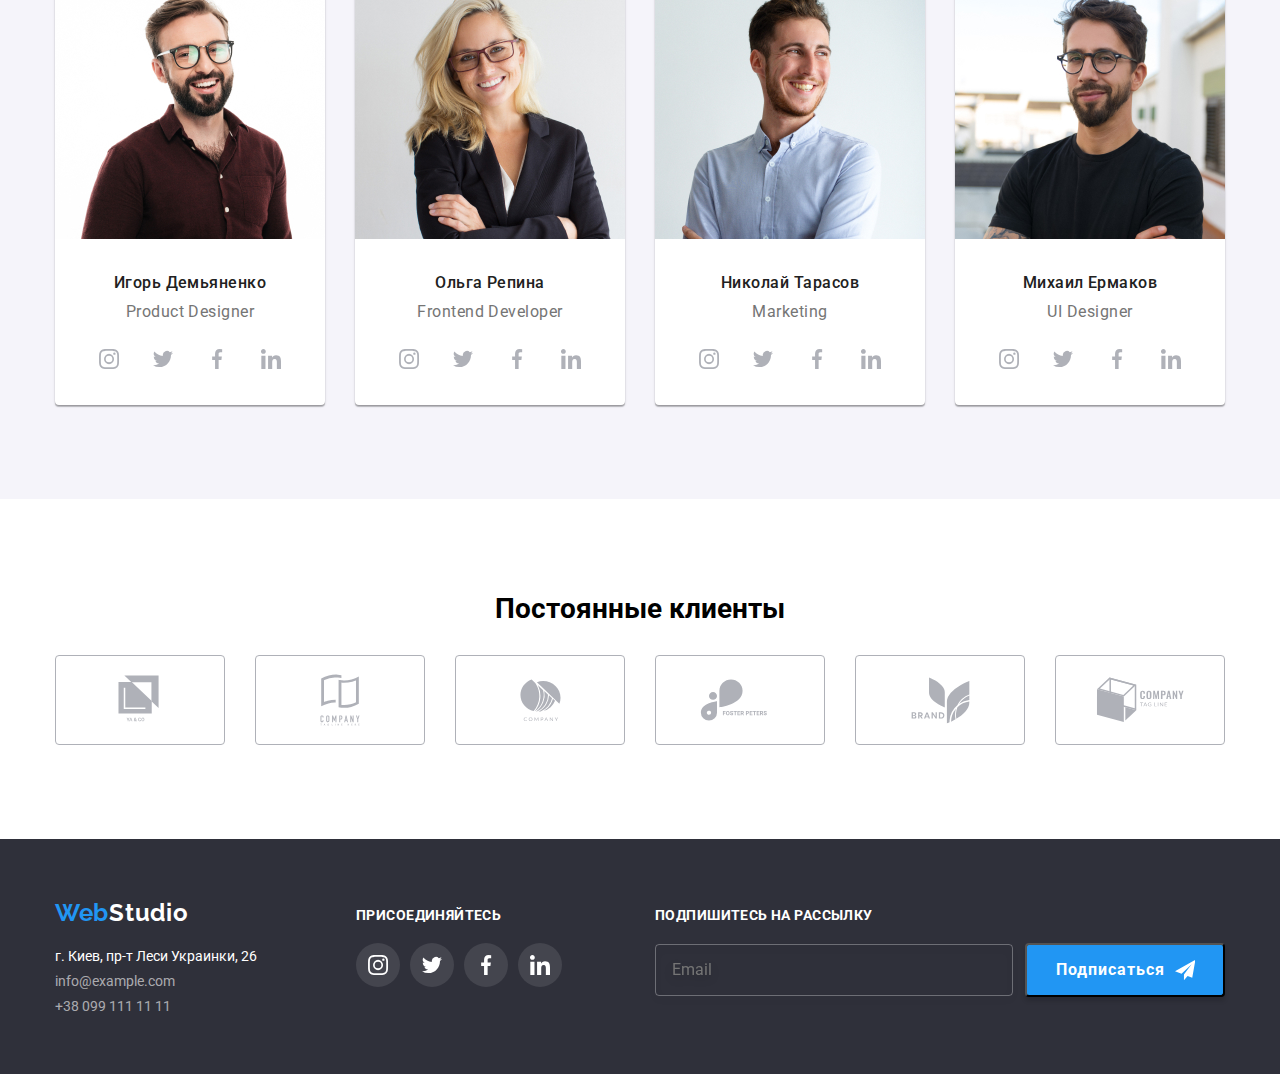
==== commit c5672060: "hover+focus for burger menu" ====
--- a/index.html
+++ b/index.html
@@ -24,7 +24,6 @@
         <use class="icon-menu" href="./images/sprite.svg#main_menu"></use>
       </svg>
     </button>
-    <div class="menu-container" id="menu-container" data-menu>Контент меню</div>
     <nav class="header-navigation">
       <a class="header-navigation-item header-navigation-item-selected" href="./">Студия</a>
       <a class="header-navigation-item" href="pages/portfolio.html">Портфолио</a>
@@ -426,6 +425,7 @@
         <button type="submit" class="order_dialog_send_button">Отправить</button>
       </form>
     </div>
+    <div class="menu-container" id="menu-container" data-menu>Контент меню</div>
   </div>
   <script src="./js/modal.js"></script>
   <script src="./js/menu.js"></script>
--- a/css/main.min.css
+++ b/css/main.min.css
@@ -1 +1,2 @@
-.is-hidden{opacity:0;visibility:hidden;pointer-events:none}body{font-family:Roboto;font-style:normal;background-color:#fff;margin:0}h1,h2,h3,h4,h5,h6{margin:0}ul,ol{margin:0;padding:0}p{margin:0}ul{list-style:none;display:flex;flex-wrap:wrap;justify-content:space-between}.container{width:100%;margin:0 auto}@media screen and (min-width: 480px){.container{max-width:480px;margin:0 auto}}@media screen and (min-width: 768px){.container{max-width:768px}}@media screen and (min-width: 1200px){.container{max-width:1200px}}.content_block{padding:60px 15px}.content_block_items{padding-top:0}@media screen and (max-width: 767px){.content_block{padding:60px 15px}.content_block_items{padding-top:0}.content_block_items>li:nth-child(n+2){margin-top:30px}}@media screen and (max-width: 1199px){.content_block_items>li:nth-child(n+3){margin-top:30px}}@media screen and (min-width: 768px){.content_block_items{display:flex;justify-content:space-between}}@media screen and (min-width: 1200px){.content_block{display:block;padding:94px 15px}.content_block_items{display:flex;justify-content:space-between}}.header{display:flex;margin:0 auto;padding-left:15px;padding-right:15px;justify-content:space-between}.header-logo,.header-logo:visited{color:#000;margin-right:88px;height:auto;display:flex;align-items:center}.header-contacts{display:none}.header-navigation{display:none}.header-menu-button{display:inline-flex;margin:0;padding:10px 0;border:0;line-height:0;background:transparent}.header-menu-button .icon-close-button{display:none}.header-menu-button .is-open .icon-close-button{display:block}.header-menu-button .is-open .icon-menu{display:none}@media screen and (min-width: 768px){.header-menu-button{display:none}.header-logo{padding:26px 0}.header-navigation{display:flex;justify-items:flex-end;align-items:center;font-weight:500;font-size:14px;line-height:.143;letter-spacing:.02em;justify-content:space-between}.header-navigation-item{color:#212121;text-decoration:none;margin-right:50px;position:relative;height:100%;display:flex;align-items:center}.header-navigation-item-selected{color:#2196f3}.header-navigation-item-selected::after{content:"";position:absolute;bottom:0;display:block;width:100%;height:4px;background-color:#2196f3;border-radius:2px}.header-contacts{display:flex;flex-wrap:wrap;align-items:center;justify-content:start;margin-left:34px;padding:21px 0}.header-link{align-items:left;font-style:normal;font-weight:500;font-size:12px;line-height:1.171;letter-spacing:.02em;color:#757575;fill:#757575;text-decoration:none;transition-property:color,fill;transition-duration:250ms;transition-timing-function:cubic-bezier(0.4, 0, 0.2, 1)}.header-link:hover,.header-link:focus{color:#2196f3;fill:#2196f3}.header-link-icon{width:14px;height:10px;margin-right:8px}}@media screen and (min-width: 1200px){.header-logo{margin-right:93px;padding:25px 0}.header-contacts{justify-content:flex-end;padding:0}.header-link{display:flex;align-items:center;margin-left:50px;font-size:14px;line-height:1.143;padding:32px 2px}.header-link-icon{width:16px;height:14px;margin-right:10px}}.menu_underscore{border:1px solid #ececec;margin:0 auto}.footer{background:#2f303a;color:#fff}.footer_block{text-align:center;padding:60px 15px}.footer_block h3{margin-top:60px}.footer_logo,.footer_logo:visited{color:#fff;margin:0 auto}.footer_address{font-size:14px;font-style:normal;font-weight:normal;margin-top:20px;display:flex;flex-direction:column}.footer_link{color:rgba(255,255,255,.6);text-decoration:none;margin-top:9px;transition-property:color;transition-duration:250ms;transition-timing-function:cubic-bezier(0.4, 0, 0.2, 1)}.footer_link:hover,.footer_link:focus{color:#2196f3}.footer_social>div>a{fill:#fff;background-color:rgba(255,255,255,.1)}.footer h3{padding-bottom:20px;font-weight:bold;font-size:14px;line-height:1.143;letter-spacing:.03em;text-transform:uppercase}@media screen and (min-width: 768px){.footer_block{display:flex}.footer_address{width:231px}.footer_social{margin-top:8px}.footer_social>h3{margin-top:0}}@media screen and (min-width: 768px)and (max-width: 1199px){.footer_block{flex-wrap:wrap;justify-content:space-between;padding-left:76px;padding-right:89px}}@media screen and (min-width: 1200px){.footer_block{text-align:left}.footer_social{margin-left:70px}}.subscribe>form{display:flex;flex-wrap:wrap;align-items:center;justify-content:center}.subscribe>form>input{border:1px solid rgba(255,255,255,.3);box-sizing:border-box;filter:drop-shadow(0px 4px 4px rgba(0, 0, 0, 0.15));border-radius:4px;font-size:16px;line-height:20px;background-color:transparent;padding:15px 16px;width:450px}.subscribe>form>input:hover,.subscribe>form>input:focus{border-color:#2196f3}.subscribe>form>button{color:#fff;background-color:#2196f3;font-weight:bold;font-size:16px;line-height:1.875;letter-spacing:.06em;padding:10px 28px 10px 29px;box-shadow:0px 4px 4px rgba(0,0,0,.15);border-radius:4px;display:flex;align-items:center;margin-top:20px}.subscribe>form>button>svg{width:24px;height:24px;fill:#fff;margin-left:10px}@media screen and (min-width: 768px){.subscribe>h3{text-align:center;margin-top:60px}}@media screen and (min-width: 1200px){.subscribe{margin-left:93px;margin-top:8px}.subscribe>h3{text-align:left;margin-top:0}.subscribe>form{display:flex;justify-content:left}.subscribe>form>input{width:358px}.subscribe>form>button{margin:0 0 0 12px;width:200px}}.logo{font-size:24px;line-height:1.174;font-family:Raleway;font-weight:bold;letter-spacing:.03em;text-decoration:none}.logo-blue{color:#2196f3}@media screen and (min-width: 1200px){logo{font-size:26px;line-height:1.192}}.main_page_top{padding:114px 0;background-image:url("../images/mobile/1x/header.jpg");background-repeat:no-repeat;background-position:center top;background-size:480px 400px}.main_page_top>div{display:flex;flex-direction:column;justify-content:center;align-items:center}.main_page_top>div>h1{font-weight:900;font-size:26px;line-height:1.615;text-align:center;letter-spacing:.06em;text-transform:uppercase;max-width:360px;color:#fff}.main_page_top>div>button{margin-top:40px;padding:8px 30px;box-shadow:0px 4px 4px rgba(0,0,0,.15);border-radius:4px;font-family:Roboto;font-weight:bold;font-size:16px;line-height:1.875;letter-spacing:.06em;background-color:#2196f3;color:#fff}@media screen and (min-device-pixel-ratio: 2)and (min-width: 320px),screen and (min-resolution: 192dpi)and (min-width: 320px),screen and (min-resolution: 2dppx)and (min-width: 320px){.main_page_top{background-image:linear-gradient(to right, rgba(47, 48, 58, 0.4), rgba(47, 48, 58, 0.4)),url("../images/mobile/2x/header.jpg")}}@media screen and (min-width: 768px){.main_page_top{background:url("../images/tablet/1x/header.jpg");background-size:768px 400px}}@media screen and (min-device-pixel-ratio: 2)and (min-width: 768px),screen and (min-resolution: 192dpi)and (min-width: 768px),screen and (min-resolution: 2dppx)and (min-width: 768px){.main_page_top{background-image:linear-gradient(to right, rgba(47, 48, 58, 0.4), rgba(47, 48, 58, 0.4)),url("../images/tablet/2x/header.jpg")}}@media screen and (min-width: 1200px){main_page_top{background:url("../images/desktop/1x/header.jpg");background-repeat:no-repeat;background-position:cover;padding-top:200px;padding-bottom:280px;padding-right:452px;padding-left:452px}main_page_top>h1{max-width:696px;text-align:center;padding-top:200px;padding-bottom:280px;padding-right:452px;padding-left:452px}}@media screen and (min-device-pixel-ratio: 2)and (min-width: 1200px),screen and (min-resolution: 192dpi)and (min-width: 1200px),screen and (min-resolution: 2dppx)and (min-width: 1200px){.main_page_top{background-image:linear-gradient(to right, rgba(47, 48, 58, 0.4), rgba(47, 48, 58, 0.4)),url("../images/desktop/2x/header.jpg")}}.our_features{display:flex;flex-wrap:wrap;justify-content:center}.our_features>li{width:450px}.our_features>li>div{padding:25px 0;outline:1px solid #fff;background:#f5f4fa;border-radius:4px;display:flex;justify-content:center;align-items:center;margin-bottom:30px}.our_features>li>div>svg{width:70px;height:70px}.our_features>li>h3{font-weight:bold;font-size:14px;line-height:1.143;letter-spacing:.03em;text-transform:uppercase;color:#212121;text-align:center}.our_features>li>p{font-weight:normal;font-size:14px;line-height:1.714;letter-spacing:.03em;color:#757575;margin-top:10px}@media screen and (min-width: 768px){.our_features{display:flex;flex-wrap:wrap;justify-content:space-between}.our_features>li{width:354px}}@media screen and (min-width: 1200px){.our_features{display:flex;flex-wrap:wrap}.our_features>li{width:270px}}.about_us{padding-top:60px;background-color:#f5f4fa}.about_us>h2{font-weight:bold;font-size:28px;line-height:1.167;text-align:center;letter-spacing:.03em;color:#212121}.about_us>ul>li{margin-top:30px;padding-bottom:24px;box-shadow:0px 1px 3px rgba(0,0,0,.12),0px 1px 1px rgba(0,0,0,.14),0px 2px 1px rgba(0,0,0,.2);border-radius:0px 0px 4px 4px;background:#fff}.about_us>ul>li>h3{font-weight:500;font-size:16px;line-height:1.187;text-align:center;letter-spacing:.03em;color:#212121;margin-top:30px}.about_us>ul>li>p{font-size:16px;line-height:1.187;text-align:center;letter-spacing:.03em;color:#757575;margin-top:10px;margin-bottom:16px}@media screen and (min-width: 768px){.about_us{display:flex;flex-wrap:wrap;justify-content:space-between}}@media screen and (min-width: 1200px){.about_us{display:block;padding-top:94px}.about_us>ul{padding-top:50px}.about_us>ul>li{margin-top:0}}.about_work{display:none}@media screen and (min-width: 1200px){.about_work{display:block;padding-top:0}.about_work>h2{font-weight:bold;font-size:36px;line-height:1.167;text-align:center;letter-spacing:.03em;color:#212121;padding-bottom:50px}.about_work>ul>li{position:relative;display:flex}.about_work>ul>li>h3{position:absolute;bottom:0;width:100%;text-align:center;font-size:14px;line-height:16px;text-transform:uppercase;color:#fff;background-color:rgba(47,48,58,.8);padding:27px 0}}.social_links{display:flex;justify-content:center}.social_links>a{width:44px;height:44px;display:flex;border-radius:50%;fill:#afb1b8;transition-property:fill,background-color;transition-duration:250ms;transition-timing-function:cubic-bezier(0.4, 0, 0.2, 1)}.social_links>a:nth-child(n+2){margin-left:10px}.social_links>a:hover,.social_links>a:focus{fill:#fff;background-color:#2196f3}.portfolio_filter{justify-content:start}.portfolio_filter>li{margin-right:8px}.portfolio_filter>li>button{font-family:Roboto;font-style:normal;font-weight:500;font-size:16px;line-height:1.625;text-align:center;letter-spacing:.03em;border:none;padding-left:22px;padding-right:22px;padding-top:6px;padding-bottom:6px;background-color:#f5f4fa;border-radius:4px;box-shadow:0px 3px 1px rgba(0,0,0,.1),0px 1px 2px rgba(0,0,0,.08),0px 2px 2px rgba(0,0,0,.12);transition-property:color,background-color;transition-duration:250ms;transition-timing-function:cubic-bezier(0.4, 0, 0.2, 1)}.portfolio_filter>li>button:hover,.portfolio_filter>li>button:focus{color:#fff;background-color:#2196f3}@media screen and (max-width: 767px){.portfolio_filter>li:nth-child(n+4){margin-top:15px}}@media screen and (min-width: 768px){.portfolio_filter{justify-content:center;margin-left:8px}}.portfolio_items{display:flex;flex-wrap:wrap;justify-content:space-between}@media screen and (min-width: 1200px){.portfolio_items{padding-top:20px}}.portfolio_items>li{margin-top:30px}.portfolio_items>li>a{padding-bottom:20px;width:370px;background:#fff;border:1px solid #eee;box-sizing:border-box;display:flex;flex-direction:column;width:max-content;width:fit-content;text-decoration:none;transition-property:box-shadow;transition-duration:250ms;transition-timing-function:cubic-bezier(0.4, 0, 0.2, 1)}.portfolio_items>li>a:hover,.portfolio_items>li>a:focus{box-shadow:0px 1px 1px rgba(0,0,0,.12),0px 4px 4px rgba(0,0,0,.06),1px 4px 6px rgba(0,0,0,.16)}.portfolio_items>li>a>h3{font-weight:bold;font-size:2;line-height:36px;letter-spacing:.06em;color:#212121;margin-top:20px;margin-left:24px}.portfolio_items>li>a>p{font-size:16px;line-height:1.875;letter-spacing:.03em;color:#757575;margin-top:4px;margin-left:24px}.portfolio_items>li>a>div{position:relative;overflow:hidden}.portfolio_items>li>a>div>img{width:370px;height:294px}.portfolio_items>li>a:hover .portfolio_item_overlay,.portfolio_items>li>a:focus .portfolio_item_overlay{transform:translatey(0)}.portfolio_items .portfolio_item_overlay{position:absolute;box-sizing:border-box;height:100%;width:100%;top:0;left:0;background:rgba(33,150,243,.9);transform:translatey(100%);transition:transform 250ms ease;font-size:18px;line-height:28px;letter-spacing:.03em;color:#fff;padding:63px 24px}.regular_customers>h2{font-weight:bold;font-size:28px;line-height:32px;text-align:center}.regular_customers>ul>li{margin-top:30px}.regular_customers>ul>li>a{width:210px;padding:auto 24px;display:flex;transition-property:fill,border-color;transition-duration:250ms;transition-timing-function:cubic-bezier(0.4, 0, 0.2, 1);width:210px;height:90px;fill:#afb1b8;border:1px solid #afb1b8;box-sizing:border-box;border-radius:4px}.regular_customers>ul>li>a:hover,.regular_customers>ul>li>a:focus{fill:#2196f3;border-color:#2196f3}.regular_customers>ul>li>a>svg>use{height:46px;margin:auto}@media screen and (min-width: 1200px){.regular_customers>ul>li{margin-top:30px}.regular_customers>ul>li>a{width:170px}}.backdrop{position:fixed;left:0;top:0;width:100%;height:100%;background-color:rgba(0,0,0,.2) rgba(0,0,0,.2);transition:all 500ms linear}.order_dialog{position:absolute;top:50%;left:50%;transform:translate(-50%, -50%);width:528px;min-height:581px;background-color:#fff;padding:40px;box-shadow:0px 1px 3px rgba(0,0,0,.12),0px 1px 1px rgba(0,0,0,.14),0px 2px 1px rgba(0,0,0,.2);border-radius:4px}.order_dialog_close_button{position:absolute;background-color:#fff;top:8px;right:8px;width:30px;height:30px;border:1px solid rgba(0,0,0,.1);border-radius:50%;cursor:pointer;padding:0;display:flex;justify-content:center;align-items:center}.order_dialog_send_button{display:block;margin:30px auto 0;height:50px;width:200px;border-radius:4px;background-color:#2196f3;color:#fff;cursor:pointer;box-shadow:0px 4px 4px rgba(0,0,0,.15);font-size:16px;font-weight:bold;text-align:center;align-items:center;letter-spacing:.06em;line-height:1.87}.order_dialog>h1{font-style:normal;font-weight:bold;font-size:20px;line-height:23px;text-align:center;letter-spacing:.03em;color:#212121;margin-bottom:2px}.order_dialog_close_button>svg{width:11px;height:11px}.order_dialog>form{display:flex;flex-direction:column}.order_dialog_field{font-size:12px;line-height:1.166;letter-spacing:.01em;color:#757575;margin-top:10px}.order_dialog_field>span{position:relative;display:block;margin-top:4px}.order_dialog_field>span>svg{position:absolute;left:15px;top:50%;transform:translateY(-50%);width:18px;height:18px;fill:#212121}.order_dialog_field>span>input{width:100%;height:40px;padding-left:40px;border:1px solid rgba(33,33,33,.2);box-sizing:border-box;border-radius:4px;transition-property:fill,border-color;transition-duration:250ms;transition-timing-function:cubic-bezier(0.4, 0, 0.2, 1)}.order_dialog_field>span:hover svg{fill:#2196f3}.order_dialog_field>span:hover input{border-color:#2196f3}.order_dialog_field>span>input:focus~svg{fill:#2196f3}.order_dialog_field>span>input:focus{border-color:#2196f3;outline:none}.order_dialog_field>textarea{margin-top:4px;width:100%;height:120px;border-radius:4px;border:1px solid rgba(33,33,33,.2);padding:12px 16px;resize:none;font-size:14px;line-height:1.143;letter-spacing:.01em;color:rgba(117,117,117,.5);fill:#212121;transition-property:fill,border-color;transition-duration:250ms;transition-timing-function:cubic-bezier(0.4, 0, 0.2, 1)}.order_dialog_field>textarea:hover,.order_dialog_field>textarea:focus{border-color:#2196f3;outline:none}.order_agrimment{font-size:14px;line-height:1.714;letter-spacing:.03em;color:#212121;margin:20px auto 0;vertical-align:text-top}.order_agrimment>a{color:#2196f3}.order_agrimment>input{display:inline-block;width:16px;height:15px;border:2px solid #212121;margin:0 7px 0 0}/*# sourceMappingURL=main.min.css.map */+.is-hidden{opacity:0;visibility:hidden;pointer-events:none}body{font-family:Roboto;font-style:normal;background-color:#fff;margin:0}h1,h2,h3,h4,h5,h6{margin:0}ul,ol{margin:0;padding:0}p{margin:0}ul{list-style:none;display:flex;flex-wrap:wrap;justify-content:space-between}.container{width:100%;margin:0 auto}@media screen and (min-width: 480px){.container{max-width:480px;margin:0 auto}}@media screen and (min-width: 768px){.container{max-width:768px}}@media screen and (min-width: 1200px){.container{max-width:1200px}}.content_block{padding:60px 15px}.content_block_items{padding-top:0}@media screen and (max-width: 767px){.content_block{padding:60px 15px}.content_block_items{padding-top:0}.content_block_items>li:nth-child(n+2){margin-top:30px}}@media screen and (max-width: 1199px){.content_block_items>li:nth-child(n+3){margin-top:30px}}@media screen and (min-width: 768px){.content_block_items{display:flex;justify-content:space-between}}@media screen and (min-width: 1200px){.content_block{display:block;padding:94px 15px}.content_block_items{display:flex;justify-content:space-between}}.header{position:relative;display:flex;margin:0 auto;padding-left:15px;padding-right:15px;justify-content:space-between}.header-logo,.header-logo:visited{color:black;margin-right:88px;height:auto;display:flex;align-items:center}.header-contacts{display:none}.header-navigation{display:none}.header-menu-button{display:inline-flex;margin:0;padding:10px 0;border:0;line-height:0;background:transparent}.header-menu-button:hover,.header-menu-button:focus{fill:#2196f3}.header-menu-button .icon-close-button{display:none}.header-menu-button .is-open .icon-close-button{display:block}.header-menu-button .is-open .icon-menu{display:none}.menu-container{position:absolute;top:100%;left:0;width:100%;background-color:#fff;padding:20px;text-align:center;font-size:20px}.menu-container .is-open{display:block}@media screen and (min-width: 768px){.header-menu-button{display:none}.header-logo{padding:26px 0}.header-navigation{display:flex;justify-items:flex-end;align-items:center;font-weight:500;font-size:14px;line-height:0.143;letter-spacing:0.02em;justify-content:space-between}.header-navigation-item{color:#212121;text-decoration:none;margin-right:50px;position:relative;height:100%;display:flex;align-items:center}.header-navigation-item-selected{color:#2196f3}.header-navigation-item-selected::after{content:"";position:absolute;bottom:0;display:block;width:100%;height:4px;background-color:#2196f3;border-radius:2px}.header-contacts{display:flex;flex-wrap:wrap;align-items:center;justify-content:start;margin-left:34px;padding:21px 0}.header-link{align-items:left;font-style:normal;font-weight:500;font-size:12px;line-height:1.171;letter-spacing:0.02em;color:#757575;fill:#757575;text-decoration:none;transition-property:color, fill;transition-duration:250ms;transition-timing-function:cubic-bezier(0.4, 0, 0.2, 1)}.header-link:hover,.header-link:focus{color:#2196f3;fill:#2196f3}.header-link-icon{width:14px;height:10px;margin-right:8px}}@media screen and (min-width: 1200px){.header-logo{margin-right:93px;padding:25px 0}.header-contacts{justify-content:flex-end;padding:0}.header-link{display:flex;align-items:center;margin-left:50px;font-size:14px;line-height:1.143;padding:32px 2px}.header-link-icon{width:16px;height:14px;margin-right:10px}}.menu_underscore{border:1px solid #ececec;margin:0 auto}.footer{background:#2f303a;color:#fff}.footer_block{text-align:center;padding:60px 15px}.footer_block h3{margin-top:60px}.footer_logo,.footer_logo:visited{color:white;margin:0 auto}.footer_address{font-size:14px;font-style:normal;font-weight:normal;margin-top:20px;display:flex;flex-direction:column}.footer_link{color:rgba(255,255,255,0.6);text-decoration:none;margin-top:9px;transition-property:color;transition-duration:250ms;transition-timing-function:cubic-bezier(0.4, 0, 0.2, 1)}.footer_link:hover,.footer_link:focus{color:#2196f3}.footer_social>div>a{fill:#fff;background-color:rgba(255,255,255,0.1)}.footer h3{padding-bottom:20px;font-weight:bold;font-size:14px;line-height:1.143;letter-spacing:0.03em;text-transform:uppercase}@media screen and (min-width: 768px){.footer_block{display:flex}.footer_address{width:231px}.footer_social{margin-top:8px}.footer_social>h3{margin-top:0}}@media screen and (min-width: 768px) and (max-width: 1199px){.footer_block{flex-wrap:wrap;justify-content:space-between;padding-left:76px;padding-right:89px}}@media screen and (min-width: 1200px){.footer_block{text-align:left}.footer_social{margin-left:70px}}.subscribe>form{display:flex;flex-wrap:wrap;align-items:center;justify-content:center}.subscribe>form>input{border:1px solid rgba(255,255,255,0.3);box-sizing:border-box;filter:drop-shadow(0px 4px 4px rgba(0,0,0,0.15));border-radius:4px;font-size:16px;line-height:20px;background-color:transparent;padding:15px 16px;width:450px}.subscribe>form>input:hover,.subscribe>form>input:focus{border-color:#2196f3}.subscribe>form>button{color:#fff;background-color:#2196f3;font-weight:bold;font-size:16px;line-height:1.875;letter-spacing:0.06em;padding:10px 28px 10px 29px;box-shadow:0px 4px 4px rgba(0,0,0,0.15);border-radius:4px;display:flex;align-items:center;margin-top:20px}.subscribe>form>button>svg{width:24px;height:24px;fill:white;margin-left:10px}@media screen and (min-width: 768px){.subscribe>h3{text-align:center;margin-top:60px}}@media screen and (min-width: 1200px){.subscribe{margin-left:93px;margin-top:8px}.subscribe>h3{text-align:left;margin-top:0}.subscribe>form{display:flex;justify-content:left}.subscribe>form>input{width:358px}.subscribe>form>button{margin:0 0 0 12px;width:200px}}.logo{font-size:24px;line-height:1.174;font-family:Raleway;font-weight:bold;letter-spacing:0.03em;text-decoration:none}.logo-blue{color:#2196f3}@media screen and (min-width: 1200px){logo{font-size:26px;line-height:1.192}}.main_page_top{padding:114px 0;background-image:url("../images/mobile/1x/header.jpg");background-repeat:no-repeat;background-position:center top;background-size:480px 400px}.main_page_top>div{display:flex;flex-direction:column;justify-content:center;align-items:center}.main_page_top>div>h1{font-weight:900;font-size:26px;line-height:1.615;text-align:center;letter-spacing:0.06em;text-transform:uppercase;max-width:360px;color:#fff}.main_page_top>div>button{margin-top:40px;padding:8px 30px;box-shadow:0px 4px 4px rgba(0,0,0,0.15);border-radius:4px;font-family:Roboto;font-weight:bold;font-size:16px;line-height:1.875;letter-spacing:0.06em;background-color:#2196f3;color:#fff}@media screen and (min-device-pixel-ratio: 2) and (min-width: 320px), screen and (min-resolution: 192dpi) and (min-width: 320px), screen and (min-resolution: 2dppx) and (min-width: 320px){.main_page_top{background-image:linear-gradient(to right, rgba(47,48,58,0.4), rgba(47,48,58,0.4)),url("../images/mobile/2x/header.jpg")}}@media screen and (min-width: 768px){.main_page_top{background:url("../images/tablet/1x/header.jpg");background-size:768px 400px}}@media screen and (min-device-pixel-ratio: 2) and (min-width: 768px), screen and (min-resolution: 192dpi) and (min-width: 768px), screen and (min-resolution: 2dppx) and (min-width: 768px){.main_page_top{background-image:linear-gradient(to right, rgba(47,48,58,0.4), rgba(47,48,58,0.4)),url("../images/tablet/2x/header.jpg")}}@media screen and (min-width: 1200px){main_page_top{background:url("../images/desktop/1x/header.jpg");background-repeat:no-repeat;background-position:cover;padding-top:200px;padding-bottom:280px;padding-right:452px;padding-left:452px}main_page_top>h1{max-width:696px;text-align:center;padding-top:200px;padding-bottom:280px;padding-right:452px;padding-left:452px}}@media screen and (min-device-pixel-ratio: 2) and (min-width: 1200px), screen and (min-resolution: 192dpi) and (min-width: 1200px), screen and (min-resolution: 2dppx) and (min-width: 1200px){.main_page_top{background-image:linear-gradient(to right, rgba(47,48,58,0.4), rgba(47,48,58,0.4)),url("../images/desktop/2x/header.jpg")}}.our_features{display:flex;flex-wrap:wrap;justify-content:center}.our_features>li{width:450px}.our_features>li>div{padding:25px 0;outline:1px solid white;background:#f5f4fa;border-radius:4px;display:flex;justify-content:center;align-items:center;margin-bottom:30px}.our_features>li>div>svg{width:70px;height:70px}.our_features>li>h3{font-weight:bold;font-size:14px;line-height:1.143;letter-spacing:0.03em;text-transform:uppercase;color:#212121;text-align:center}.our_features>li>p{font-weight:normal;font-size:14px;line-height:1.714;letter-spacing:0.03em;color:#757575;margin-top:10px}@media screen and (min-width: 768px){.our_features{display:flex;flex-wrap:wrap;justify-content:space-between}.our_features>li{width:354px}}@media screen and (min-width: 1200px){.our_features{display:flex;flex-wrap:wrap}.our_features>li{width:270px}}.about_us{padding-top:60px;background-color:#f5f4fa}.about_us>h2{font-weight:bold;font-size:28px;line-height:1.167;text-align:center;letter-spacing:0.03em;color:#212121}.about_us>ul>li{margin-top:30px;padding-bottom:24px;box-shadow:0px 1px 3px rgba(0,0,0,0.12),0px 1px 1px rgba(0,0,0,0.14),0px 2px 1px rgba(0,0,0,0.2);border-radius:0px 0px 4px 4px;background:#fff}.about_us>ul>li>h3{font-weight:500;font-size:16px;line-height:1.187;text-align:center;letter-spacing:0.03em;color:#212121;margin-top:30px}.about_us>ul>li>p{font-size:16px;line-height:1.187;text-align:center;letter-spacing:0.03em;color:#757575;margin-top:10px;margin-bottom:16px}@media screen and (min-width: 768px){.about_us{display:flex;flex-wrap:wrap;justify-content:space-between}}@media screen and (min-width: 1200px){.about_us{display:block;padding-top:94px}.about_us>ul{padding-top:50px}.about_us>ul>li{margin-top:0}}.about_work{display:none}@media screen and (min-width: 1200px){.about_work{display:block;padding-top:0}.about_work>h2{font-weight:bold;font-size:36px;line-height:1.167;text-align:center;letter-spacing:0.03em;color:#212121;padding-bottom:50px}.about_work>ul>li{position:relative;display:flex}.about_work>ul>li>h3{position:absolute;bottom:0;width:100%;text-align:center;font-size:14px;line-height:16px;text-transform:uppercase;color:#fff;background-color:rgba(47,48,58,0.8);padding:27px 0}}.social_links{display:flex;justify-content:center}.social_links>a{width:44px;height:44px;display:flex;border-radius:50%;fill:#afb1b8;transition-property:fill, background-color;transition-duration:250ms;transition-timing-function:cubic-bezier(0.4, 0, 0.2, 1)}.social_links>a:nth-child(n+2){margin-left:10px}.social_links>a:hover,.social_links>a:focus{fill:white;background-color:#2196f3}.portfolio_filter{justify-content:start}.portfolio_filter>li{margin-right:8px}.portfolio_filter>li>button{font-family:Roboto;font-style:normal;font-weight:500;font-size:16px;line-height:1.625;text-align:center;letter-spacing:0.03em;border:none;padding-left:22px;padding-right:22px;padding-top:6px;padding-bottom:6px;background-color:#f5f4fa;border-radius:4px;box-shadow:0px 3px 1px rgba(0,0,0,0.1),0px 1px 2px rgba(0,0,0,0.08),0px 2px 2px rgba(0,0,0,0.12);transition-property:color, background-color;transition-duration:250ms;transition-timing-function:cubic-bezier(0.4, 0, 0.2, 1)}.portfolio_filter>li>button:hover,.portfolio_filter>li>button:focus{color:white;background-color:#2196f3}@media screen and (max-width: 767px){.portfolio_filter>li:nth-child(n+4){margin-top:15px}}@media screen and (min-width: 768px){.portfolio_filter{justify-content:center;margin-left:8px}}.portfolio_items{display:flex;flex-wrap:wrap;justify-content:space-between}@media screen and (min-width: 1200px){.portfolio_items{padding-top:20px}}.portfolio_items>li{margin-top:30px}.portfolio_items>li>a{padding-bottom:20px;width:370px;background:#fff;border:1px solid #eeeeee;box-sizing:border-box;display:flex;flex-direction:column;width:max-content;width:fit-content;text-decoration:none;transition-property:box-shadow;transition-duration:250ms;transition-timing-function:cubic-bezier(0.4, 0, 0.2, 1)}.portfolio_items>li>a:hover,.portfolio_items>li>a:focus{box-shadow:0px 1px 1px rgba(0,0,0,0.12),0px 4px 4px rgba(0,0,0,0.06),1px 4px 6px rgba(0,0,0,0.16)}.portfolio_items>li>a>h3{font-weight:bold;font-size:2;line-height:36px;letter-spacing:0.06em;color:#212121;margin-top:20px;margin-left:24px}.portfolio_items>li>a>p{font-size:16px;line-height:1.875;letter-spacing:0.03em;color:#757575;margin-top:4px;margin-left:24px}.portfolio_items>li>a>div{position:relative;overflow:hidden}.portfolio_items>li>a>div>img{width:370px;height:294px}.portfolio_items>li>a:hover .portfolio_item_overlay,.portfolio_items>li>a:focus .portfolio_item_overlay{transform:translatey(0)}.portfolio_items .portfolio_item_overlay{position:absolute;box-sizing:border-box;height:100%;width:100%;top:0;left:0;background:rgba(33,150,243,0.9);transform:translatey(100%);transition:transform 250ms ease;font-size:18px;line-height:28px;letter-spacing:0.03em;color:#fff;padding:63px 24px}.regular_customers>h2{font-weight:bold;font-size:28px;line-height:32px;text-align:center}.regular_customers>ul>li{margin-top:30px}.regular_customers>ul>li>a{width:210px;padding:auto 24px;display:flex;transition-property:fill, border-color;transition-duration:250ms;transition-timing-function:cubic-bezier(0.4, 0, 0.2, 1);width:210px;height:90px;fill:#afb1b8;border:1px solid #afb1b8;box-sizing:border-box;border-radius:4px}.regular_customers>ul>li>a:hover,.regular_customers>ul>li>a:focus{fill:#2196f3;border-color:#2196f3}.regular_customers>ul>li>a>svg>use{height:46px;margin:auto}@media screen and (min-width: 1200px){.regular_customers>ul>li{margin-top:30px}.regular_customers>ul>li>a{width:170px}}.backdrop{position:fixed;left:0;top:0;width:100%;height:100%;background-color:rgba(0,0,0,0.2) rgba(0,0,0,0.2);transition:all 500ms linear}.order_dialog{position:absolute;top:50%;left:50%;transform:translate(-50%, -50%);width:528px;min-height:581px;background-color:#fff;padding:40px;box-shadow:0px 1px 3px rgba(0,0,0,0.12),0px 1px 1px rgba(0,0,0,0.14),0px 2px 1px rgba(0,0,0,0.2);border-radius:4px}.order_dialog_close_button{position:absolute;background-color:#fff;top:8px;right:8px;width:30px;height:30px;border:1px solid rgba(0,0,0,0.1);border-radius:50%;cursor:pointer;padding:0;display:flex;justify-content:center;align-items:center}.order_dialog_send_button{display:block;margin:30px auto 0;height:50px;width:200px;border-radius:4px;background-color:#2196f3;color:#fff;cursor:pointer;box-shadow:0px 4px 4px rgba(0,0,0,0.15);font-size:16px;font-weight:bold;text-align:center;align-items:center;letter-spacing:0.06em;line-height:1.87}.order_dialog>h1{font-style:normal;font-weight:bold;font-size:20px;line-height:23px;text-align:center;letter-spacing:0.03em;color:#212121;margin-bottom:2px}.order_dialog_close_button>svg{width:11px;height:11px}.order_dialog>form{display:flex;flex-direction:column}.order_dialog_field{font-size:12px;line-height:1.166;letter-spacing:0.01em;color:#757575;margin-top:10px}.order_dialog_field>span{position:relative;display:block;margin-top:4px}.order_dialog_field>span>svg{position:absolute;left:15px;top:50%;transform:translateY(-50%);width:18px;height:18px;fill:#212121}.order_dialog_field>span>input{width:100%;height:40px;padding-left:40px;border:1px solid rgba(33,33,33,0.2);box-sizing:border-box;border-radius:4px;transition-property:fill, border-color;transition-duration:250ms;transition-timing-function:cubic-bezier(0.4, 0, 0.2, 1)}.order_dialog_field>span:hover svg{fill:#2196f3}.order_dialog_field>span:hover input{border-color:#2196f3}.order_dialog_field>span>input:focus ~ svg{fill:#2196f3}.order_dialog_field>span>input:focus{border-color:#2196f3;outline:none}.order_dialog_field>textarea{margin-top:4px;width:100%;height:120px;border-radius:4px;border:1px solid rgba(33,33,33,0.2);padding:12px 16px;resize:none;font-size:14px;line-height:1.143;letter-spacing:0.01em;color:rgba(117,117,117,0.5);fill:#212121;transition-property:fill, border-color;transition-duration:250ms;transition-timing-function:cubic-bezier(0.4, 0, 0.2, 1)}.order_dialog_field>textarea:hover,.order_dialog_field>textarea:focus{border-color:#2196f3;outline:none}.order_agrimment{font-size:14px;line-height:1.714;letter-spacing:0.03em;color:#212121;margin:20px auto 0;vertical-align:text-top}.order_agrimment>a{color:#2196f3}.order_agrimment>input{display:inline-block;width:16px;height:15px;border:2px solid #212121;margin:0 7px 0 0}
+/*# sourceMappingURL=main.min.css.map */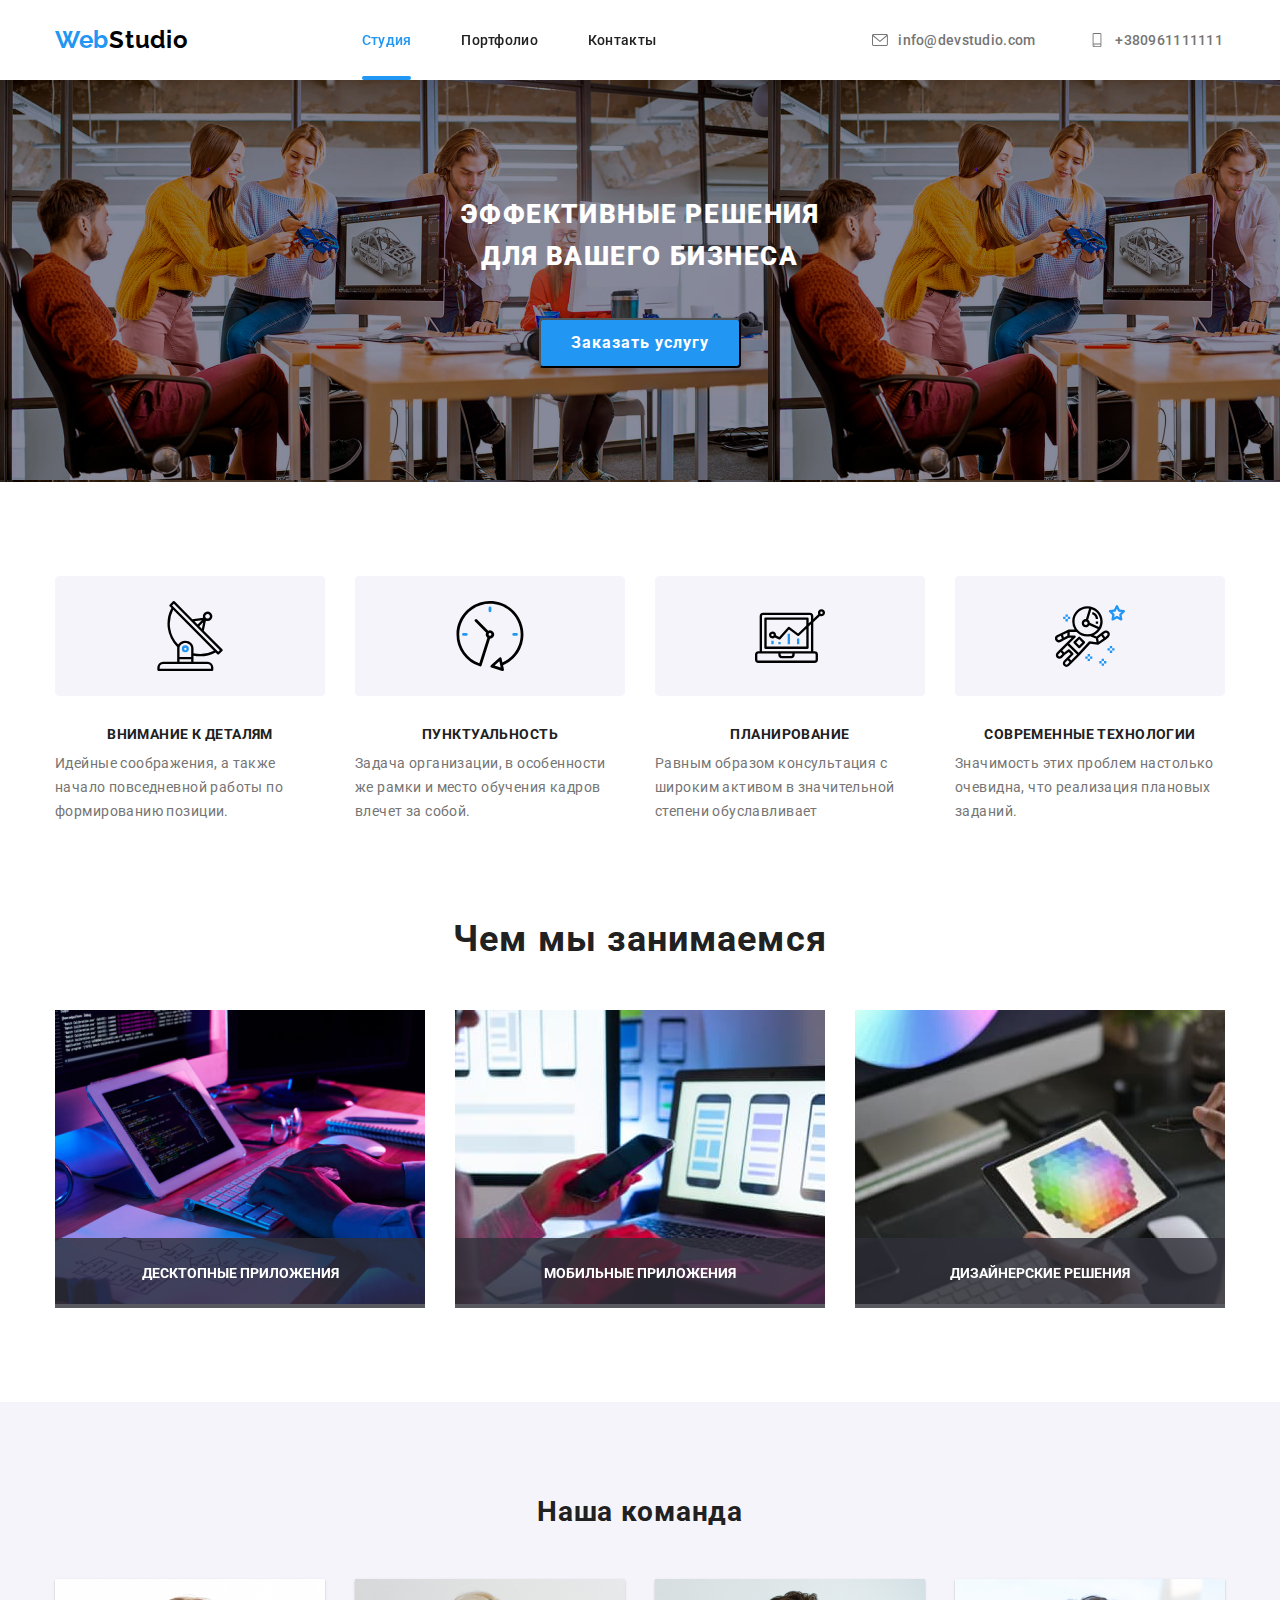
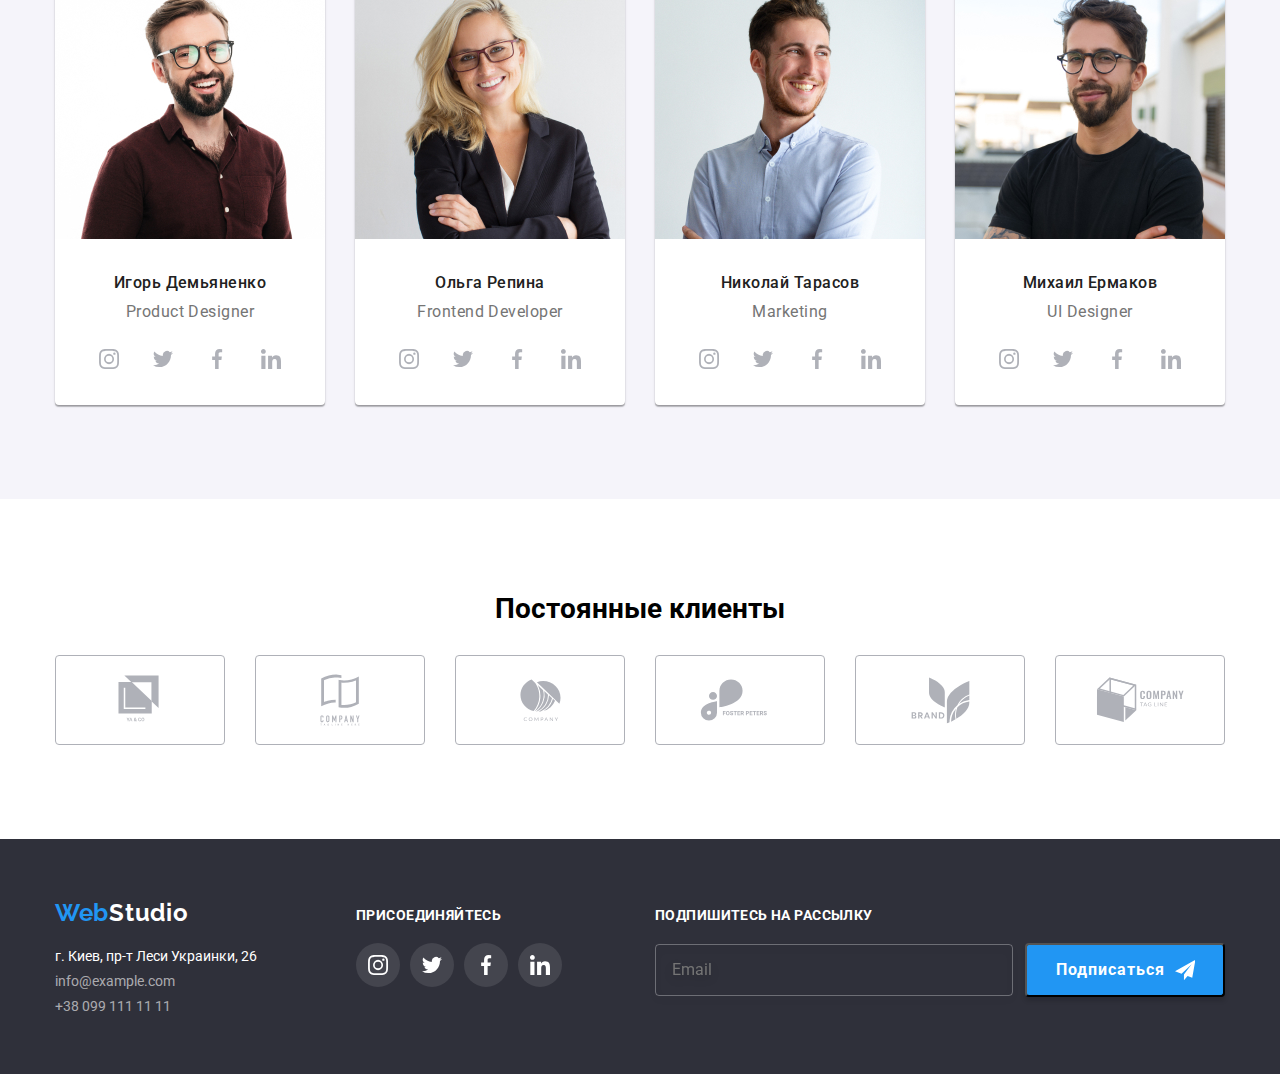
==== commit 59f5dd35: "tmp commit NOT WORKING" ====
--- a/index.html
+++ b/index.html
@@ -17,13 +17,16 @@
     <a class="logo header-logo" href="./">
       <span class="logo-blue">Web</span>Studio
     </a>
-    <button type="button" class="header-menu-button" is-open aria-expanded="false" aria-controls="menu-container"
+    <button type="button" class="header-menu-button" aria-expanded="false" aria-controls="menu-container"
       data-menu-button>
       <svg width="40" height="40" aria-label="Переключатель мобильного меню">
         <use class="icon-close-button" href="./images/sprite.svg#close_button"></use>
         <use class="icon-menu" href="./images/sprite.svg#main_menu"></use>
       </svg>
     </button>
+    <div class="backdrop is-open" data-menu>
+      <div class="menu-container" id="menu-container">Контент меню</div>
+    </div>
     <nav class="header-navigation">
       <a class="header-navigation-item header-navigation-item-selected" href="./">Студия</a>
       <a class="header-navigation-item" href="pages/portfolio.html">Портфолио</a>
@@ -33,14 +36,12 @@
       <a class="header-link" href="mailto:info@devstudio.com">
         <svg class="header-link-icon">
           <use href="images/sprite.svg#envelope"></use>
-        </svg>
-        info@devstudio.com
+        </svg>info@devstudio.com
       </a>
       <a class="header-link" href="tel:+380961111111">
         <svg class="header-link-icon">
           <use href="images/sprite.svg#smartphone"></use>
-        </svg>
-        +380961111111
+        </svg>+380961111111
       </a>
     </address>
   </header>
@@ -425,7 +426,6 @@
         <button type="submit" class="order_dialog_send_button">Отправить</button>
       </form>
     </div>
-    <div class="menu-container" id="menu-container" data-menu>Контент меню</div>
   </div>
   <script src="./js/modal.js"></script>
   <script src="./js/menu.js"></script>
--- a/css/main.min.css
+++ b/css/main.min.css
@@ -1,2 +1,2 @@
-.is-hidden{opacity:0;visibility:hidden;pointer-events:none}body{font-family:Roboto;font-style:normal;background-color:#fff;margin:0}h1,h2,h3,h4,h5,h6{margin:0}ul,ol{margin:0;padding:0}p{margin:0}ul{list-style:none;display:flex;flex-wrap:wrap;justify-content:space-between}.container{width:100%;margin:0 auto}@media screen and (min-width: 480px){.container{max-width:480px;margin:0 auto}}@media screen and (min-width: 768px){.container{max-width:768px}}@media screen and (min-width: 1200px){.container{max-width:1200px}}.content_block{padding:60px 15px}.content_block_items{padding-top:0}@media screen and (max-width: 767px){.content_block{padding:60px 15px}.content_block_items{padding-top:0}.content_block_items>li:nth-child(n+2){margin-top:30px}}@media screen and (max-width: 1199px){.content_block_items>li:nth-child(n+3){margin-top:30px}}@media screen and (min-width: 768px){.content_block_items{display:flex;justify-content:space-between}}@media screen and (min-width: 1200px){.content_block{display:block;padding:94px 15px}.content_block_items{display:flex;justify-content:space-between}}.header{position:relative;display:flex;margin:0 auto;padding-left:15px;padding-right:15px;justify-content:space-between}.header-logo,.header-logo:visited{color:black;margin-right:88px;height:auto;display:flex;align-items:center}.header-contacts{display:none}.header-navigation{display:none}.header-menu-button{display:inline-flex;margin:0;padding:10px 0;border:0;line-height:0;background:transparent}.header-menu-button:hover,.header-menu-button:focus{fill:#2196f3}.header-menu-button .icon-close-button{display:none}.header-menu-button .is-open .icon-close-button{display:block}.header-menu-button .is-open .icon-menu{display:none}.menu-container{position:absolute;top:100%;left:0;width:100%;background-color:#fff;padding:20px;text-align:center;font-size:20px}.menu-container .is-open{display:block}@media screen and (min-width: 768px){.header-menu-button{display:none}.header-logo{padding:26px 0}.header-navigation{display:flex;justify-items:flex-end;align-items:center;font-weight:500;font-size:14px;line-height:0.143;letter-spacing:0.02em;justify-content:space-between}.header-navigation-item{color:#212121;text-decoration:none;margin-right:50px;position:relative;height:100%;display:flex;align-items:center}.header-navigation-item-selected{color:#2196f3}.header-navigation-item-selected::after{content:"";position:absolute;bottom:0;display:block;width:100%;height:4px;background-color:#2196f3;border-radius:2px}.header-contacts{display:flex;flex-wrap:wrap;align-items:center;justify-content:start;margin-left:34px;padding:21px 0}.header-link{align-items:left;font-style:normal;font-weight:500;font-size:12px;line-height:1.171;letter-spacing:0.02em;color:#757575;fill:#757575;text-decoration:none;transition-property:color, fill;transition-duration:250ms;transition-timing-function:cubic-bezier(0.4, 0, 0.2, 1)}.header-link:hover,.header-link:focus{color:#2196f3;fill:#2196f3}.header-link-icon{width:14px;height:10px;margin-right:8px}}@media screen and (min-width: 1200px){.header-logo{margin-right:93px;padding:25px 0}.header-contacts{justify-content:flex-end;padding:0}.header-link{display:flex;align-items:center;margin-left:50px;font-size:14px;line-height:1.143;padding:32px 2px}.header-link-icon{width:16px;height:14px;margin-right:10px}}.menu_underscore{border:1px solid #ececec;margin:0 auto}.footer{background:#2f303a;color:#fff}.footer_block{text-align:center;padding:60px 15px}.footer_block h3{margin-top:60px}.footer_logo,.footer_logo:visited{color:white;margin:0 auto}.footer_address{font-size:14px;font-style:normal;font-weight:normal;margin-top:20px;display:flex;flex-direction:column}.footer_link{color:rgba(255,255,255,0.6);text-decoration:none;margin-top:9px;transition-property:color;transition-duration:250ms;transition-timing-function:cubic-bezier(0.4, 0, 0.2, 1)}.footer_link:hover,.footer_link:focus{color:#2196f3}.footer_social>div>a{fill:#fff;background-color:rgba(255,255,255,0.1)}.footer h3{padding-bottom:20px;font-weight:bold;font-size:14px;line-height:1.143;letter-spacing:0.03em;text-transform:uppercase}@media screen and (min-width: 768px){.footer_block{display:flex}.footer_address{width:231px}.footer_social{margin-top:8px}.footer_social>h3{margin-top:0}}@media screen and (min-width: 768px) and (max-width: 1199px){.footer_block{flex-wrap:wrap;justify-content:space-between;padding-left:76px;padding-right:89px}}@media screen and (min-width: 1200px){.footer_block{text-align:left}.footer_social{margin-left:70px}}.subscribe>form{display:flex;flex-wrap:wrap;align-items:center;justify-content:center}.subscribe>form>input{border:1px solid rgba(255,255,255,0.3);box-sizing:border-box;filter:drop-shadow(0px 4px 4px rgba(0,0,0,0.15));border-radius:4px;font-size:16px;line-height:20px;background-color:transparent;padding:15px 16px;width:450px}.subscribe>form>input:hover,.subscribe>form>input:focus{border-color:#2196f3}.subscribe>form>button{color:#fff;background-color:#2196f3;font-weight:bold;font-size:16px;line-height:1.875;letter-spacing:0.06em;padding:10px 28px 10px 29px;box-shadow:0px 4px 4px rgba(0,0,0,0.15);border-radius:4px;display:flex;align-items:center;margin-top:20px}.subscribe>form>button>svg{width:24px;height:24px;fill:white;margin-left:10px}@media screen and (min-width: 768px){.subscribe>h3{text-align:center;margin-top:60px}}@media screen and (min-width: 1200px){.subscribe{margin-left:93px;margin-top:8px}.subscribe>h3{text-align:left;margin-top:0}.subscribe>form{display:flex;justify-content:left}.subscribe>form>input{width:358px}.subscribe>form>button{margin:0 0 0 12px;width:200px}}.logo{font-size:24px;line-height:1.174;font-family:Raleway;font-weight:bold;letter-spacing:0.03em;text-decoration:none}.logo-blue{color:#2196f3}@media screen and (min-width: 1200px){logo{font-size:26px;line-height:1.192}}.main_page_top{padding:114px 0;background-image:url("../images/mobile/1x/header.jpg");background-repeat:no-repeat;background-position:center top;background-size:480px 400px}.main_page_top>div{display:flex;flex-direction:column;justify-content:center;align-items:center}.main_page_top>div>h1{font-weight:900;font-size:26px;line-height:1.615;text-align:center;letter-spacing:0.06em;text-transform:uppercase;max-width:360px;color:#fff}.main_page_top>div>button{margin-top:40px;padding:8px 30px;box-shadow:0px 4px 4px rgba(0,0,0,0.15);border-radius:4px;font-family:Roboto;font-weight:bold;font-size:16px;line-height:1.875;letter-spacing:0.06em;background-color:#2196f3;color:#fff}@media screen and (min-device-pixel-ratio: 2) and (min-width: 320px), screen and (min-resolution: 192dpi) and (min-width: 320px), screen and (min-resolution: 2dppx) and (min-width: 320px){.main_page_top{background-image:linear-gradient(to right, rgba(47,48,58,0.4), rgba(47,48,58,0.4)),url("../images/mobile/2x/header.jpg")}}@media screen and (min-width: 768px){.main_page_top{background:url("../images/tablet/1x/header.jpg");background-size:768px 400px}}@media screen and (min-device-pixel-ratio: 2) and (min-width: 768px), screen and (min-resolution: 192dpi) and (min-width: 768px), screen and (min-resolution: 2dppx) and (min-width: 768px){.main_page_top{background-image:linear-gradient(to right, rgba(47,48,58,0.4), rgba(47,48,58,0.4)),url("../images/tablet/2x/header.jpg")}}@media screen and (min-width: 1200px){main_page_top{background:url("../images/desktop/1x/header.jpg");background-repeat:no-repeat;background-position:cover;padding-top:200px;padding-bottom:280px;padding-right:452px;padding-left:452px}main_page_top>h1{max-width:696px;text-align:center;padding-top:200px;padding-bottom:280px;padding-right:452px;padding-left:452px}}@media screen and (min-device-pixel-ratio: 2) and (min-width: 1200px), screen and (min-resolution: 192dpi) and (min-width: 1200px), screen and (min-resolution: 2dppx) and (min-width: 1200px){.main_page_top{background-image:linear-gradient(to right, rgba(47,48,58,0.4), rgba(47,48,58,0.4)),url("../images/desktop/2x/header.jpg")}}.our_features{display:flex;flex-wrap:wrap;justify-content:center}.our_features>li{width:450px}.our_features>li>div{padding:25px 0;outline:1px solid white;background:#f5f4fa;border-radius:4px;display:flex;justify-content:center;align-items:center;margin-bottom:30px}.our_features>li>div>svg{width:70px;height:70px}.our_features>li>h3{font-weight:bold;font-size:14px;line-height:1.143;letter-spacing:0.03em;text-transform:uppercase;color:#212121;text-align:center}.our_features>li>p{font-weight:normal;font-size:14px;line-height:1.714;letter-spacing:0.03em;color:#757575;margin-top:10px}@media screen and (min-width: 768px){.our_features{display:flex;flex-wrap:wrap;justify-content:space-between}.our_features>li{width:354px}}@media screen and (min-width: 1200px){.our_features{display:flex;flex-wrap:wrap}.our_features>li{width:270px}}.about_us{padding-top:60px;background-color:#f5f4fa}.about_us>h2{font-weight:bold;font-size:28px;line-height:1.167;text-align:center;letter-spacing:0.03em;color:#212121}.about_us>ul>li{margin-top:30px;padding-bottom:24px;box-shadow:0px 1px 3px rgba(0,0,0,0.12),0px 1px 1px rgba(0,0,0,0.14),0px 2px 1px rgba(0,0,0,0.2);border-radius:0px 0px 4px 4px;background:#fff}.about_us>ul>li>h3{font-weight:500;font-size:16px;line-height:1.187;text-align:center;letter-spacing:0.03em;color:#212121;margin-top:30px}.about_us>ul>li>p{font-size:16px;line-height:1.187;text-align:center;letter-spacing:0.03em;color:#757575;margin-top:10px;margin-bottom:16px}@media screen and (min-width: 768px){.about_us{display:flex;flex-wrap:wrap;justify-content:space-between}}@media screen and (min-width: 1200px){.about_us{display:block;padding-top:94px}.about_us>ul{padding-top:50px}.about_us>ul>li{margin-top:0}}.about_work{display:none}@media screen and (min-width: 1200px){.about_work{display:block;padding-top:0}.about_work>h2{font-weight:bold;font-size:36px;line-height:1.167;text-align:center;letter-spacing:0.03em;color:#212121;padding-bottom:50px}.about_work>ul>li{position:relative;display:flex}.about_work>ul>li>h3{position:absolute;bottom:0;width:100%;text-align:center;font-size:14px;line-height:16px;text-transform:uppercase;color:#fff;background-color:rgba(47,48,58,0.8);padding:27px 0}}.social_links{display:flex;justify-content:center}.social_links>a{width:44px;height:44px;display:flex;border-radius:50%;fill:#afb1b8;transition-property:fill, background-color;transition-duration:250ms;transition-timing-function:cubic-bezier(0.4, 0, 0.2, 1)}.social_links>a:nth-child(n+2){margin-left:10px}.social_links>a:hover,.social_links>a:focus{fill:white;background-color:#2196f3}.portfolio_filter{justify-content:start}.portfolio_filter>li{margin-right:8px}.portfolio_filter>li>button{font-family:Roboto;font-style:normal;font-weight:500;font-size:16px;line-height:1.625;text-align:center;letter-spacing:0.03em;border:none;padding-left:22px;padding-right:22px;padding-top:6px;padding-bottom:6px;background-color:#f5f4fa;border-radius:4px;box-shadow:0px 3px 1px rgba(0,0,0,0.1),0px 1px 2px rgba(0,0,0,0.08),0px 2px 2px rgba(0,0,0,0.12);transition-property:color, background-color;transition-duration:250ms;transition-timing-function:cubic-bezier(0.4, 0, 0.2, 1)}.portfolio_filter>li>button:hover,.portfolio_filter>li>button:focus{color:white;background-color:#2196f3}@media screen and (max-width: 767px){.portfolio_filter>li:nth-child(n+4){margin-top:15px}}@media screen and (min-width: 768px){.portfolio_filter{justify-content:center;margin-left:8px}}.portfolio_items{display:flex;flex-wrap:wrap;justify-content:space-between}@media screen and (min-width: 1200px){.portfolio_items{padding-top:20px}}.portfolio_items>li{margin-top:30px}.portfolio_items>li>a{padding-bottom:20px;width:370px;background:#fff;border:1px solid #eeeeee;box-sizing:border-box;display:flex;flex-direction:column;width:max-content;width:fit-content;text-decoration:none;transition-property:box-shadow;transition-duration:250ms;transition-timing-function:cubic-bezier(0.4, 0, 0.2, 1)}.portfolio_items>li>a:hover,.portfolio_items>li>a:focus{box-shadow:0px 1px 1px rgba(0,0,0,0.12),0px 4px 4px rgba(0,0,0,0.06),1px 4px 6px rgba(0,0,0,0.16)}.portfolio_items>li>a>h3{font-weight:bold;font-size:2;line-height:36px;letter-spacing:0.06em;color:#212121;margin-top:20px;margin-left:24px}.portfolio_items>li>a>p{font-size:16px;line-height:1.875;letter-spacing:0.03em;color:#757575;margin-top:4px;margin-left:24px}.portfolio_items>li>a>div{position:relative;overflow:hidden}.portfolio_items>li>a>div>img{width:370px;height:294px}.portfolio_items>li>a:hover .portfolio_item_overlay,.portfolio_items>li>a:focus .portfolio_item_overlay{transform:translatey(0)}.portfolio_items .portfolio_item_overlay{position:absolute;box-sizing:border-box;height:100%;width:100%;top:0;left:0;background:rgba(33,150,243,0.9);transform:translatey(100%);transition:transform 250ms ease;font-size:18px;line-height:28px;letter-spacing:0.03em;color:#fff;padding:63px 24px}.regular_customers>h2{font-weight:bold;font-size:28px;line-height:32px;text-align:center}.regular_customers>ul>li{margin-top:30px}.regular_customers>ul>li>a{width:210px;padding:auto 24px;display:flex;transition-property:fill, border-color;transition-duration:250ms;transition-timing-function:cubic-bezier(0.4, 0, 0.2, 1);width:210px;height:90px;fill:#afb1b8;border:1px solid #afb1b8;box-sizing:border-box;border-radius:4px}.regular_customers>ul>li>a:hover,.regular_customers>ul>li>a:focus{fill:#2196f3;border-color:#2196f3}.regular_customers>ul>li>a>svg>use{height:46px;margin:auto}@media screen and (min-width: 1200px){.regular_customers>ul>li{margin-top:30px}.regular_customers>ul>li>a{width:170px}}.backdrop{position:fixed;left:0;top:0;width:100%;height:100%;background-color:rgba(0,0,0,0.2) rgba(0,0,0,0.2);transition:all 500ms linear}.order_dialog{position:absolute;top:50%;left:50%;transform:translate(-50%, -50%);width:528px;min-height:581px;background-color:#fff;padding:40px;box-shadow:0px 1px 3px rgba(0,0,0,0.12),0px 1px 1px rgba(0,0,0,0.14),0px 2px 1px rgba(0,0,0,0.2);border-radius:4px}.order_dialog_close_button{position:absolute;background-color:#fff;top:8px;right:8px;width:30px;height:30px;border:1px solid rgba(0,0,0,0.1);border-radius:50%;cursor:pointer;padding:0;display:flex;justify-content:center;align-items:center}.order_dialog_send_button{display:block;margin:30px auto 0;height:50px;width:200px;border-radius:4px;background-color:#2196f3;color:#fff;cursor:pointer;box-shadow:0px 4px 4px rgba(0,0,0,0.15);font-size:16px;font-weight:bold;text-align:center;align-items:center;letter-spacing:0.06em;line-height:1.87}.order_dialog>h1{font-style:normal;font-weight:bold;font-size:20px;line-height:23px;text-align:center;letter-spacing:0.03em;color:#212121;margin-bottom:2px}.order_dialog_close_button>svg{width:11px;height:11px}.order_dialog>form{display:flex;flex-direction:column}.order_dialog_field{font-size:12px;line-height:1.166;letter-spacing:0.01em;color:#757575;margin-top:10px}.order_dialog_field>span{position:relative;display:block;margin-top:4px}.order_dialog_field>span>svg{position:absolute;left:15px;top:50%;transform:translateY(-50%);width:18px;height:18px;fill:#212121}.order_dialog_field>span>input{width:100%;height:40px;padding-left:40px;border:1px solid rgba(33,33,33,0.2);box-sizing:border-box;border-radius:4px;transition-property:fill, border-color;transition-duration:250ms;transition-timing-function:cubic-bezier(0.4, 0, 0.2, 1)}.order_dialog_field>span:hover svg{fill:#2196f3}.order_dialog_field>span:hover input{border-color:#2196f3}.order_dialog_field>span>input:focus ~ svg{fill:#2196f3}.order_dialog_field>span>input:focus{border-color:#2196f3;outline:none}.order_dialog_field>textarea{margin-top:4px;width:100%;height:120px;border-radius:4px;border:1px solid rgba(33,33,33,0.2);padding:12px 16px;resize:none;font-size:14px;line-height:1.143;letter-spacing:0.01em;color:rgba(117,117,117,0.5);fill:#212121;transition-property:fill, border-color;transition-duration:250ms;transition-timing-function:cubic-bezier(0.4, 0, 0.2, 1)}.order_dialog_field>textarea:hover,.order_dialog_field>textarea:focus{border-color:#2196f3;outline:none}.order_agrimment{font-size:14px;line-height:1.714;letter-spacing:0.03em;color:#212121;margin:20px auto 0;vertical-align:text-top}.order_agrimment>a{color:#2196f3}.order_agrimment>input{display:inline-block;width:16px;height:15px;border:2px solid #212121;margin:0 7px 0 0}
+.is-hidden{opacity:0;visibility:hidden;pointer-events:none}body{font-family:Roboto;font-style:normal;background-color:#fff;margin:0}h1,h2,h3,h4,h5,h6{margin:0}ul,ol{margin:0;padding:0}p{margin:0}ul{list-style:none;display:flex;flex-wrap:wrap;justify-content:space-between}.container{width:100%;margin:0 auto}@media screen and (min-width: 480px){.container{max-width:480px;margin:0 auto}}@media screen and (min-width: 768px){.container{max-width:768px}}@media screen and (min-width: 1200px){.container{max-width:1200px}}.content_block{padding:60px 15px}.content_block_items{padding-top:0}@media screen and (max-width: 767px){.content_block{padding:60px 15px}.content_block_items{padding-top:0}.content_block_items>li:nth-child(n+2){margin-top:30px}}@media screen and (max-width: 1199px){.content_block_items>li:nth-child(n+3){margin-top:30px}}@media screen and (min-width: 768px){.content_block_items{display:flex;justify-content:space-between}}@media screen and (min-width: 1200px){.content_block{display:block;padding:94px 15px}.content_block_items{display:flex;justify-content:space-between}}.header{display:flex;margin:0 auto;padding-left:15px;padding-right:15px;justify-content:space-between}.header-logo,.header-logo:visited{color:black;margin-right:88px;height:auto;display:flex;align-items:center}.header-contacts{display:none}.header-navigation{display:none}.header-menu-button{display:inline-flex;margin:0;padding:10px 0;border:0;line-height:0;background:transparent}.header-menu-button:hover,.header-menu-button:focus{fill:#2196f3}.header-menu-button .icon-close-button{display:none}.header-menu-button .is-open .icon-close-button{display:block}.header-menu-button .is-open .icon-menu{display:none}.menu-container{display:none;top:80px;width:100%;height:100%;background-color:#fff;padding:20px;text-align:center;font-size:20px}.menu-container .is-open{display:block}@media screen and (min-width: 768px){.header-menu-button{display:none}.header-logo{padding:26px 0}.header-navigation{display:flex;justify-items:flex-end;align-items:center;font-weight:500;font-size:14px;line-height:0.143;letter-spacing:0.02em;justify-content:space-between}.header-navigation-item{color:#212121;text-decoration:none;margin-right:50px;position:relative;height:100%;display:flex;align-items:center}.header-navigation-item-selected{color:#2196f3}.header-navigation-item-selected::after{content:"";position:absolute;bottom:0;display:block;width:100%;height:4px;background-color:#2196f3;border-radius:2px}.header-contacts{display:flex;flex-wrap:wrap;align-items:center;justify-content:start;margin-left:34px;padding:21px 0}.header-link{align-items:left;font-style:normal;font-weight:500;font-size:12px;line-height:1.171;letter-spacing:0.02em;color:#757575;fill:#757575;text-decoration:none;transition-property:color, fill;transition-duration:250ms;transition-timing-function:cubic-bezier(0.4, 0, 0.2, 1)}.header-link:hover,.header-link:focus{color:#2196f3;fill:#2196f3}.header-link-icon{width:14px;height:10px;margin-right:8px}}@media screen and (min-width: 1200px){.header-logo{margin-right:93px;padding:25px 0}.header-contacts{justify-content:flex-end;padding:0}.header-link{display:flex;align-items:center;margin-left:50px;font-size:14px;line-height:1.143;padding:32px 2px}.header-link-icon{width:16px;height:14px;margin-right:10px}}.menu_underscore{border:1px solid #ececec;margin:0 auto}.footer{background:#2f303a;color:#fff}.footer_block{text-align:center;padding:60px 15px}.footer_block h3{margin-top:60px}.footer_logo,.footer_logo:visited{color:white;margin:0 auto}.footer_address{font-size:14px;font-style:normal;font-weight:normal;margin-top:20px;display:flex;flex-direction:column}.footer_link{color:rgba(255,255,255,0.6);text-decoration:none;margin-top:9px;transition-property:color;transition-duration:250ms;transition-timing-function:cubic-bezier(0.4, 0, 0.2, 1)}.footer_link:hover,.footer_link:focus{color:#2196f3}.footer_social>div>a{fill:#fff;background-color:rgba(255,255,255,0.1)}.footer h3{padding-bottom:20px;font-weight:bold;font-size:14px;line-height:1.143;letter-spacing:0.03em;text-transform:uppercase}@media screen and (min-width: 768px){.footer_block{display:flex}.footer_address{width:231px}.footer_social{margin-top:8px}.footer_social>h3{margin-top:0}}@media screen and (min-width: 768px) and (max-width: 1199px){.footer_block{flex-wrap:wrap;justify-content:space-between;padding-left:76px;padding-right:89px}}@media screen and (min-width: 1200px){.footer_block{text-align:left}.footer_social{margin-left:70px}}.subscribe>form{display:flex;flex-wrap:wrap;align-items:center;justify-content:center}.subscribe>form>input{border:1px solid rgba(255,255,255,0.3);box-sizing:border-box;filter:drop-shadow(0px 4px 4px rgba(0,0,0,0.15));border-radius:4px;font-size:16px;line-height:20px;background-color:transparent;padding:15px 16px;width:450px}.subscribe>form>input:hover,.subscribe>form>input:focus{border-color:#2196f3}.subscribe>form>button{color:#fff;background-color:#2196f3;font-weight:bold;font-size:16px;line-height:1.875;letter-spacing:0.06em;padding:10px 28px 10px 29px;box-shadow:0px 4px 4px rgba(0,0,0,0.15);border-radius:4px;display:flex;align-items:center;margin-top:20px}.subscribe>form>button>svg{width:24px;height:24px;fill:white;margin-left:10px}@media screen and (min-width: 768px){.subscribe>h3{text-align:center;margin-top:60px}}@media screen and (min-width: 1200px){.subscribe{margin-left:93px;margin-top:8px}.subscribe>h3{text-align:left;margin-top:0}.subscribe>form{display:flex;justify-content:left}.subscribe>form>input{width:358px}.subscribe>form>button{margin:0 0 0 12px;width:200px}}.logo{font-size:24px;line-height:1.174;font-family:Raleway;font-weight:bold;letter-spacing:0.03em;text-decoration:none}.logo-blue{color:#2196f3}@media screen and (min-width: 1200px){logo{font-size:26px;line-height:1.192}}.main_page_top{padding:114px 0;background-image:url("../images/mobile/1x/header.jpg");background-repeat:no-repeat;background-position:center top;background-size:480px 400px}.main_page_top>div{display:flex;flex-direction:column;justify-content:center;align-items:center}.main_page_top>div>h1{font-weight:900;font-size:26px;line-height:1.615;text-align:center;letter-spacing:0.06em;text-transform:uppercase;max-width:360px;color:#fff}.main_page_top>div>button{margin-top:40px;padding:8px 30px;box-shadow:0px 4px 4px rgba(0,0,0,0.15);border-radius:4px;font-family:Roboto;font-weight:bold;font-size:16px;line-height:1.875;letter-spacing:0.06em;background-color:#2196f3;color:#fff}@media screen and (min-device-pixel-ratio: 2) and (min-width: 320px), screen and (min-resolution: 192dpi) and (min-width: 320px), screen and (min-resolution: 2dppx) and (min-width: 320px){.main_page_top{background-image:linear-gradient(to right, rgba(47,48,58,0.4), rgba(47,48,58,0.4)),url("../images/mobile/2x/header.jpg")}}@media screen and (min-width: 768px){.main_page_top{background:url("../images/tablet/1x/header.jpg");background-size:768px 400px}}@media screen and (min-device-pixel-ratio: 2) and (min-width: 768px), screen and (min-resolution: 192dpi) and (min-width: 768px), screen and (min-resolution: 2dppx) and (min-width: 768px){.main_page_top{background-image:linear-gradient(to right, rgba(47,48,58,0.4), rgba(47,48,58,0.4)),url("../images/tablet/2x/header.jpg")}}@media screen and (min-width: 1200px){main_page_top{background:url("../images/desktop/1x/header.jpg");background-repeat:no-repeat;background-position:cover;padding-top:200px;padding-bottom:280px;padding-right:452px;padding-left:452px}main_page_top>h1{max-width:696px;text-align:center;padding-top:200px;padding-bottom:280px;padding-right:452px;padding-left:452px}}@media screen and (min-device-pixel-ratio: 2) and (min-width: 1200px), screen and (min-resolution: 192dpi) and (min-width: 1200px), screen and (min-resolution: 2dppx) and (min-width: 1200px){.main_page_top{background-image:linear-gradient(to right, rgba(47,48,58,0.4), rgba(47,48,58,0.4)),url("../images/desktop/2x/header.jpg")}}.our_features{display:flex;flex-wrap:wrap;justify-content:center}.our_features>li{width:450px}.our_features>li>div{padding:25px 0;outline:1px solid white;background:#f5f4fa;border-radius:4px;display:flex;justify-content:center;align-items:center;margin-bottom:30px}.our_features>li>div>svg{width:70px;height:70px}.our_features>li>h3{font-weight:bold;font-size:14px;line-height:1.143;letter-spacing:0.03em;text-transform:uppercase;color:#212121;text-align:center}.our_features>li>p{font-weight:normal;font-size:14px;line-height:1.714;letter-spacing:0.03em;color:#757575;margin-top:10px}@media screen and (min-width: 768px){.our_features{display:flex;flex-wrap:wrap;justify-content:space-between}.our_features>li{width:354px}}@media screen and (min-width: 1200px){.our_features{display:flex;flex-wrap:wrap}.our_features>li{width:270px}}.about_us{padding-top:60px;background-color:#f5f4fa}.about_us>h2{font-weight:bold;font-size:28px;line-height:1.167;text-align:center;letter-spacing:0.03em;color:#212121}.about_us>ul>li{margin-top:30px;padding-bottom:24px;box-shadow:0px 1px 3px rgba(0,0,0,0.12),0px 1px 1px rgba(0,0,0,0.14),0px 2px 1px rgba(0,0,0,0.2);border-radius:0px 0px 4px 4px;background:#fff}.about_us>ul>li>h3{font-weight:500;font-size:16px;line-height:1.187;text-align:center;letter-spacing:0.03em;color:#212121;margin-top:30px}.about_us>ul>li>p{font-size:16px;line-height:1.187;text-align:center;letter-spacing:0.03em;color:#757575;margin-top:10px;margin-bottom:16px}@media screen and (min-width: 768px){.about_us{display:flex;flex-wrap:wrap;justify-content:space-between}}@media screen and (min-width: 1200px){.about_us{display:block;padding-top:94px}.about_us>ul{padding-top:50px}.about_us>ul>li{margin-top:0}}.about_work{display:none}@media screen and (min-width: 1200px){.about_work{display:block;padding-top:0}.about_work>h2{font-weight:bold;font-size:36px;line-height:1.167;text-align:center;letter-spacing:0.03em;color:#212121;padding-bottom:50px}.about_work>ul>li{position:relative;display:flex}.about_work>ul>li>h3{position:absolute;bottom:0;width:100%;text-align:center;font-size:14px;line-height:16px;text-transform:uppercase;color:#fff;background-color:rgba(47,48,58,0.8);padding:27px 0}}.social_links{display:flex;justify-content:center}.social_links>a{width:44px;height:44px;display:flex;border-radius:50%;fill:#afb1b8;transition-property:fill, background-color;transition-duration:250ms;transition-timing-function:cubic-bezier(0.4, 0, 0.2, 1)}.social_links>a:nth-child(n+2){margin-left:10px}.social_links>a:hover,.social_links>a:focus{fill:white;background-color:#2196f3}.portfolio_filter{justify-content:start}.portfolio_filter>li{margin-right:8px}.portfolio_filter>li>button{font-family:Roboto;font-style:normal;font-weight:500;font-size:16px;line-height:1.625;text-align:center;letter-spacing:0.03em;border:none;padding-left:22px;padding-right:22px;padding-top:6px;padding-bottom:6px;background-color:#f5f4fa;border-radius:4px;box-shadow:0px 3px 1px rgba(0,0,0,0.1),0px 1px 2px rgba(0,0,0,0.08),0px 2px 2px rgba(0,0,0,0.12);transition-property:color, background-color;transition-duration:250ms;transition-timing-function:cubic-bezier(0.4, 0, 0.2, 1)}.portfolio_filter>li>button:hover,.portfolio_filter>li>button:focus{color:white;background-color:#2196f3}@media screen and (max-width: 767px){.portfolio_filter>li:nth-child(n+4){margin-top:15px}}@media screen and (min-width: 768px){.portfolio_filter{justify-content:center;margin-left:8px}}.portfolio_items{display:flex;flex-wrap:wrap;justify-content:space-between}@media screen and (min-width: 1200px){.portfolio_items{padding-top:20px}}.portfolio_items>li{margin-top:30px}.portfolio_items>li>a{padding-bottom:20px;width:370px;background:#fff;border:1px solid #eeeeee;box-sizing:border-box;display:flex;flex-direction:column;width:max-content;width:fit-content;text-decoration:none;transition-property:box-shadow;transition-duration:250ms;transition-timing-function:cubic-bezier(0.4, 0, 0.2, 1)}.portfolio_items>li>a:hover,.portfolio_items>li>a:focus{box-shadow:0px 1px 1px rgba(0,0,0,0.12),0px 4px 4px rgba(0,0,0,0.06),1px 4px 6px rgba(0,0,0,0.16)}.portfolio_items>li>a>h3{font-weight:bold;font-size:2;line-height:36px;letter-spacing:0.06em;color:#212121;margin-top:20px;margin-left:24px}.portfolio_items>li>a>p{font-size:16px;line-height:1.875;letter-spacing:0.03em;color:#757575;margin-top:4px;margin-left:24px}.portfolio_items>li>a>div{position:relative;overflow:hidden}.portfolio_items>li>a>div>img{width:370px;height:294px}.portfolio_items>li>a:hover .portfolio_item_overlay,.portfolio_items>li>a:focus .portfolio_item_overlay{transform:translatey(0)}.portfolio_items .portfolio_item_overlay{position:absolute;box-sizing:border-box;height:100%;width:100%;top:0;left:0;background:rgba(33,150,243,0.9);transform:translatey(100%);transition:transform 250ms ease;font-size:18px;line-height:28px;letter-spacing:0.03em;color:#fff;padding:63px 24px}.regular_customers>h2{font-weight:bold;font-size:28px;line-height:32px;text-align:center}.regular_customers>ul>li{margin-top:30px}.regular_customers>ul>li>a{width:210px;padding:auto 24px;display:flex;transition-property:fill, border-color;transition-duration:250ms;transition-timing-function:cubic-bezier(0.4, 0, 0.2, 1);width:210px;height:90px;fill:#afb1b8;border:1px solid #afb1b8;box-sizing:border-box;border-radius:4px}.regular_customers>ul>li>a:hover,.regular_customers>ul>li>a:focus{fill:#2196f3;border-color:#2196f3}.regular_customers>ul>li>a>svg>use{height:46px;margin:auto}@media screen and (min-width: 1200px){.regular_customers>ul>li{margin-top:30px}.regular_customers>ul>li>a{width:170px}}.backdrop{position:fixed;left:0;top:0;width:100%;height:100%;background-color:rgba(0,0,0,0.2) rgba(0,0,0,0.2);transition:all 500ms linear;overflow-y:scroll}.order_dialog{position:absolute;top:50%;left:50%;transform:translate(-50%, -50%);width:528px;min-height:581px;background-color:#fff;padding:40px;box-shadow:0px 1px 3px rgba(0,0,0,0.12),0px 1px 1px rgba(0,0,0,0.14),0px 2px 1px rgba(0,0,0,0.2);border-radius:4px}.order_dialog_close_button{position:absolute;background-color:#fff;top:8px;right:8px;width:30px;height:30px;border:1px solid rgba(0,0,0,0.1);border-radius:50%;cursor:pointer;padding:0;display:flex;justify-content:center;align-items:center}.order_dialog_send_button{display:block;margin:30px auto 0;height:50px;width:200px;border-radius:4px;background-color:#2196f3;color:#fff;cursor:pointer;box-shadow:0px 4px 4px rgba(0,0,0,0.15);font-size:16px;font-weight:bold;text-align:center;align-items:center;letter-spacing:0.06em;line-height:1.87}.order_dialog>h1{font-style:normal;font-weight:bold;font-size:20px;line-height:23px;text-align:center;letter-spacing:0.03em;color:#212121;margin-bottom:2px}.order_dialog_close_button>svg{width:11px;height:11px}.order_dialog>form{display:flex;flex-direction:column}.order_dialog_field{font-size:12px;line-height:1.166;letter-spacing:0.01em;color:#757575;margin-top:10px}.order_dialog_field>span{position:relative;display:block;margin-top:4px}.order_dialog_field>span>svg{position:absolute;left:15px;top:50%;transform:translateY(-50%);width:18px;height:18px;fill:#212121}.order_dialog_field>span>input{width:100%;height:40px;padding-left:40px;border:1px solid rgba(33,33,33,0.2);box-sizing:border-box;border-radius:4px;transition-property:fill, border-color;transition-duration:250ms;transition-timing-function:cubic-bezier(0.4, 0, 0.2, 1)}.order_dialog_field>span:hover svg{fill:#2196f3}.order_dialog_field>span:hover input{border-color:#2196f3}.order_dialog_field>span>input:focus ~ svg{fill:#2196f3}.order_dialog_field>span>input:focus{border-color:#2196f3;outline:none}.order_dialog_field>textarea{margin-top:4px;width:100%;height:120px;border-radius:4px;border:1px solid rgba(33,33,33,0.2);padding:12px 16px;resize:none;font-size:14px;line-height:1.143;letter-spacing:0.01em;color:rgba(117,117,117,0.5);fill:#212121;transition-property:fill, border-color;transition-duration:250ms;transition-timing-function:cubic-bezier(0.4, 0, 0.2, 1)}.order_dialog_field>textarea:hover,.order_dialog_field>textarea:focus{border-color:#2196f3;outline:none}.order_agrimment{font-size:14px;line-height:1.714;letter-spacing:0.03em;color:#212121;margin:20px auto 0;vertical-align:text-top}.order_agrimment>a{color:#2196f3}.order_agrimment>input{display:inline-block;width:16px;height:15px;border:2px solid #212121;margin:0 7px 0 0}
 /*# sourceMappingURL=main.min.css.map */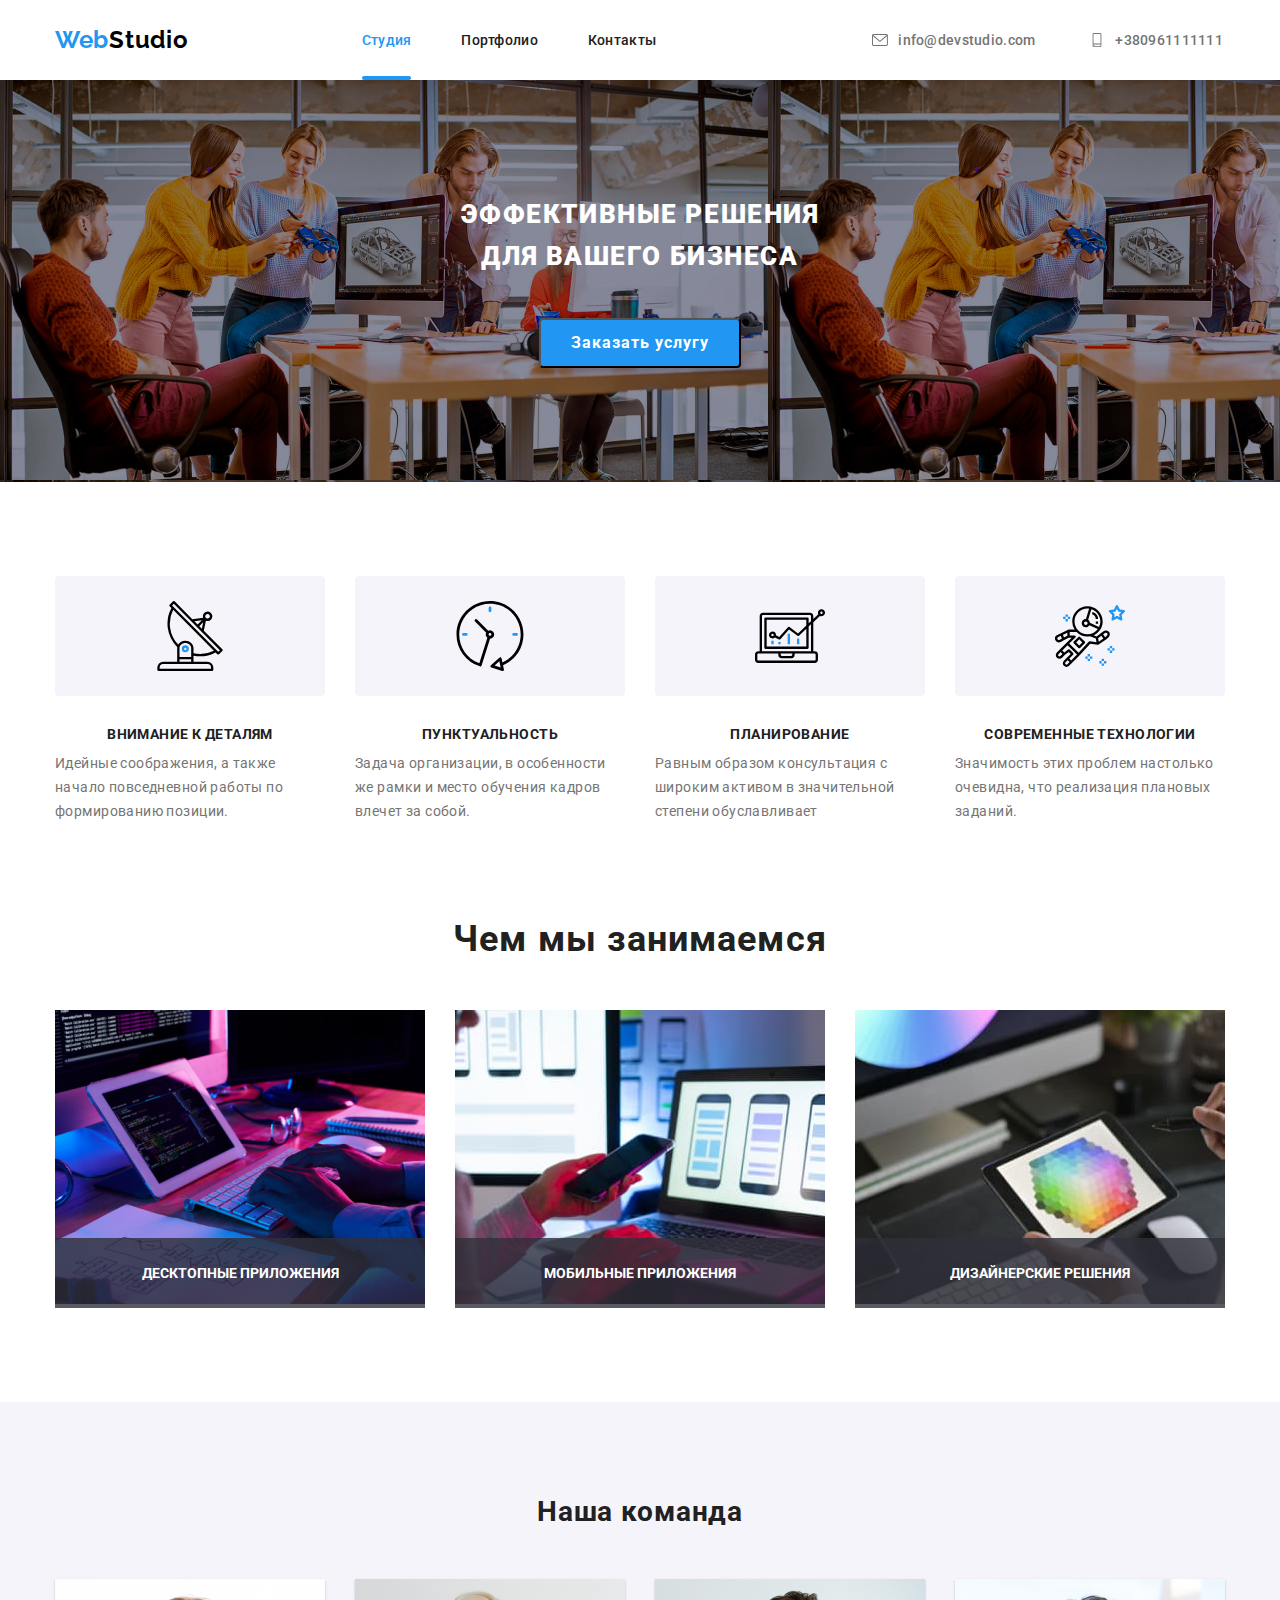
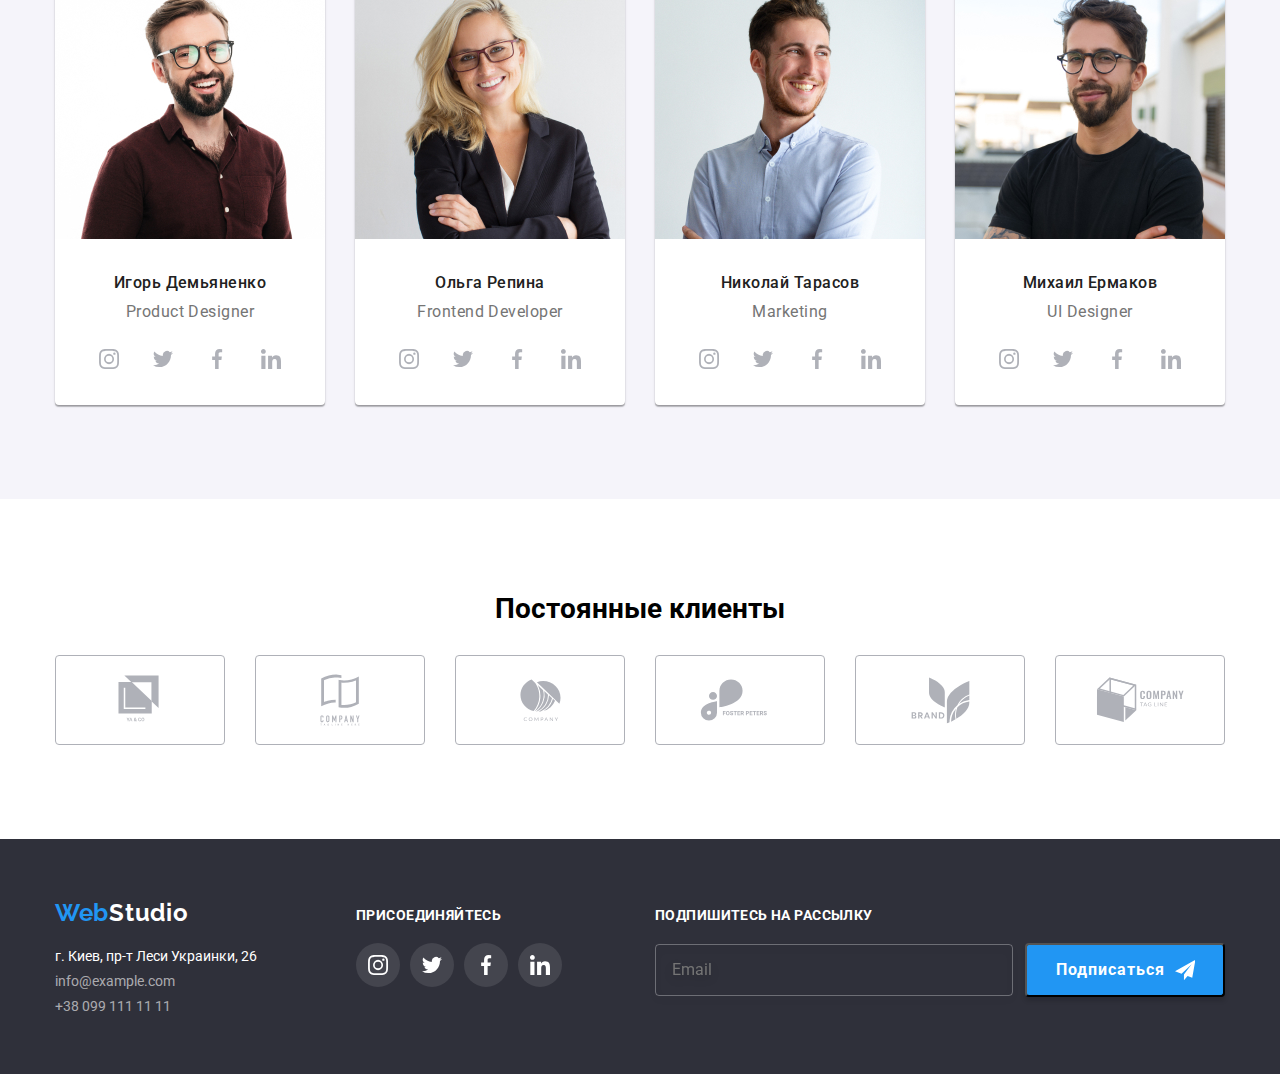
==== commit 1be11886: "burger menu button" ====
--- a/index.html
+++ b/index.html
@@ -17,16 +17,12 @@
     <a class="logo header-logo" href="./">
       <span class="logo-blue">Web</span>Studio
     </a>
-    <button type="button" class="header-menu-button" aria-expanded="false" aria-controls="menu-container"
-      data-menu-button>
+    <button type="button" class="header-menu-button" aria-expanded="false" aria-controls="burger-menu" data-menu-button>
       <svg width="40" height="40" aria-label="Переключатель мобильного меню">
-        <use class="icon-close-button" href="./images/sprite.svg#close_button"></use>
         <use class="icon-menu" href="./images/sprite.svg#main_menu"></use>
       </svg>
     </button>
-    <div class="backdrop is-open" data-menu>
-      <div class="menu-container" id="menu-container">Контент меню</div>
-    </div>
+    <div class="burger-menu is-open" id="burger-menu" data-menu>Контент меню</div>
     <nav class="header-navigation">
       <a class="header-navigation-item header-navigation-item-selected" href="./">Студия</a>
       <a class="header-navigation-item" href="pages/portfolio.html">Портфолио</a>
--- a/css/main.min.css
+++ b/css/main.min.css
@@ -1,2 +1,2 @@
-.is-hidden{opacity:0;visibility:hidden;pointer-events:none}body{font-family:Roboto;font-style:normal;background-color:#fff;margin:0}h1,h2,h3,h4,h5,h6{margin:0}ul,ol{margin:0;padding:0}p{margin:0}ul{list-style:none;display:flex;flex-wrap:wrap;justify-content:space-between}.container{width:100%;margin:0 auto}@media screen and (min-width: 480px){.container{max-width:480px;margin:0 auto}}@media screen and (min-width: 768px){.container{max-width:768px}}@media screen and (min-width: 1200px){.container{max-width:1200px}}.content_block{padding:60px 15px}.content_block_items{padding-top:0}@media screen and (max-width: 767px){.content_block{padding:60px 15px}.content_block_items{padding-top:0}.content_block_items>li:nth-child(n+2){margin-top:30px}}@media screen and (max-width: 1199px){.content_block_items>li:nth-child(n+3){margin-top:30px}}@media screen and (min-width: 768px){.content_block_items{display:flex;justify-content:space-between}}@media screen and (min-width: 1200px){.content_block{display:block;padding:94px 15px}.content_block_items{display:flex;justify-content:space-between}}.header{display:flex;margin:0 auto;padding-left:15px;padding-right:15px;justify-content:space-between}.header-logo,.header-logo:visited{color:black;margin-right:88px;height:auto;display:flex;align-items:center}.header-contacts{display:none}.header-navigation{display:none}.header-menu-button{display:inline-flex;margin:0;padding:10px 0;border:0;line-height:0;background:transparent}.header-menu-button:hover,.header-menu-button:focus{fill:#2196f3}.header-menu-button .icon-close-button{display:none}.header-menu-button .is-open .icon-close-button{display:block}.header-menu-button .is-open .icon-menu{display:none}.menu-container{display:none;top:80px;width:100%;height:100%;background-color:#fff;padding:20px;text-align:center;font-size:20px}.menu-container .is-open{display:block}@media screen and (min-width: 768px){.header-menu-button{display:none}.header-logo{padding:26px 0}.header-navigation{display:flex;justify-items:flex-end;align-items:center;font-weight:500;font-size:14px;line-height:0.143;letter-spacing:0.02em;justify-content:space-between}.header-navigation-item{color:#212121;text-decoration:none;margin-right:50px;position:relative;height:100%;display:flex;align-items:center}.header-navigation-item-selected{color:#2196f3}.header-navigation-item-selected::after{content:"";position:absolute;bottom:0;display:block;width:100%;height:4px;background-color:#2196f3;border-radius:2px}.header-contacts{display:flex;flex-wrap:wrap;align-items:center;justify-content:start;margin-left:34px;padding:21px 0}.header-link{align-items:left;font-style:normal;font-weight:500;font-size:12px;line-height:1.171;letter-spacing:0.02em;color:#757575;fill:#757575;text-decoration:none;transition-property:color, fill;transition-duration:250ms;transition-timing-function:cubic-bezier(0.4, 0, 0.2, 1)}.header-link:hover,.header-link:focus{color:#2196f3;fill:#2196f3}.header-link-icon{width:14px;height:10px;margin-right:8px}}@media screen and (min-width: 1200px){.header-logo{margin-right:93px;padding:25px 0}.header-contacts{justify-content:flex-end;padding:0}.header-link{display:flex;align-items:center;margin-left:50px;font-size:14px;line-height:1.143;padding:32px 2px}.header-link-icon{width:16px;height:14px;margin-right:10px}}.menu_underscore{border:1px solid #ececec;margin:0 auto}.footer{background:#2f303a;color:#fff}.footer_block{text-align:center;padding:60px 15px}.footer_block h3{margin-top:60px}.footer_logo,.footer_logo:visited{color:white;margin:0 auto}.footer_address{font-size:14px;font-style:normal;font-weight:normal;margin-top:20px;display:flex;flex-direction:column}.footer_link{color:rgba(255,255,255,0.6);text-decoration:none;margin-top:9px;transition-property:color;transition-duration:250ms;transition-timing-function:cubic-bezier(0.4, 0, 0.2, 1)}.footer_link:hover,.footer_link:focus{color:#2196f3}.footer_social>div>a{fill:#fff;background-color:rgba(255,255,255,0.1)}.footer h3{padding-bottom:20px;font-weight:bold;font-size:14px;line-height:1.143;letter-spacing:0.03em;text-transform:uppercase}@media screen and (min-width: 768px){.footer_block{display:flex}.footer_address{width:231px}.footer_social{margin-top:8px}.footer_social>h3{margin-top:0}}@media screen and (min-width: 768px) and (max-width: 1199px){.footer_block{flex-wrap:wrap;justify-content:space-between;padding-left:76px;padding-right:89px}}@media screen and (min-width: 1200px){.footer_block{text-align:left}.footer_social{margin-left:70px}}.subscribe>form{display:flex;flex-wrap:wrap;align-items:center;justify-content:center}.subscribe>form>input{border:1px solid rgba(255,255,255,0.3);box-sizing:border-box;filter:drop-shadow(0px 4px 4px rgba(0,0,0,0.15));border-radius:4px;font-size:16px;line-height:20px;background-color:transparent;padding:15px 16px;width:450px}.subscribe>form>input:hover,.subscribe>form>input:focus{border-color:#2196f3}.subscribe>form>button{color:#fff;background-color:#2196f3;font-weight:bold;font-size:16px;line-height:1.875;letter-spacing:0.06em;padding:10px 28px 10px 29px;box-shadow:0px 4px 4px rgba(0,0,0,0.15);border-radius:4px;display:flex;align-items:center;margin-top:20px}.subscribe>form>button>svg{width:24px;height:24px;fill:white;margin-left:10px}@media screen and (min-width: 768px){.subscribe>h3{text-align:center;margin-top:60px}}@media screen and (min-width: 1200px){.subscribe{margin-left:93px;margin-top:8px}.subscribe>h3{text-align:left;margin-top:0}.subscribe>form{display:flex;justify-content:left}.subscribe>form>input{width:358px}.subscribe>form>button{margin:0 0 0 12px;width:200px}}.logo{font-size:24px;line-height:1.174;font-family:Raleway;font-weight:bold;letter-spacing:0.03em;text-decoration:none}.logo-blue{color:#2196f3}@media screen and (min-width: 1200px){logo{font-size:26px;line-height:1.192}}.main_page_top{padding:114px 0;background-image:url("../images/mobile/1x/header.jpg");background-repeat:no-repeat;background-position:center top;background-size:480px 400px}.main_page_top>div{display:flex;flex-direction:column;justify-content:center;align-items:center}.main_page_top>div>h1{font-weight:900;font-size:26px;line-height:1.615;text-align:center;letter-spacing:0.06em;text-transform:uppercase;max-width:360px;color:#fff}.main_page_top>div>button{margin-top:40px;padding:8px 30px;box-shadow:0px 4px 4px rgba(0,0,0,0.15);border-radius:4px;font-family:Roboto;font-weight:bold;font-size:16px;line-height:1.875;letter-spacing:0.06em;background-color:#2196f3;color:#fff}@media screen and (min-device-pixel-ratio: 2) and (min-width: 320px), screen and (min-resolution: 192dpi) and (min-width: 320px), screen and (min-resolution: 2dppx) and (min-width: 320px){.main_page_top{background-image:linear-gradient(to right, rgba(47,48,58,0.4), rgba(47,48,58,0.4)),url("../images/mobile/2x/header.jpg")}}@media screen and (min-width: 768px){.main_page_top{background:url("../images/tablet/1x/header.jpg");background-size:768px 400px}}@media screen and (min-device-pixel-ratio: 2) and (min-width: 768px), screen and (min-resolution: 192dpi) and (min-width: 768px), screen and (min-resolution: 2dppx) and (min-width: 768px){.main_page_top{background-image:linear-gradient(to right, rgba(47,48,58,0.4), rgba(47,48,58,0.4)),url("../images/tablet/2x/header.jpg")}}@media screen and (min-width: 1200px){main_page_top{background:url("../images/desktop/1x/header.jpg");background-repeat:no-repeat;background-position:cover;padding-top:200px;padding-bottom:280px;padding-right:452px;padding-left:452px}main_page_top>h1{max-width:696px;text-align:center;padding-top:200px;padding-bottom:280px;padding-right:452px;padding-left:452px}}@media screen and (min-device-pixel-ratio: 2) and (min-width: 1200px), screen and (min-resolution: 192dpi) and (min-width: 1200px), screen and (min-resolution: 2dppx) and (min-width: 1200px){.main_page_top{background-image:linear-gradient(to right, rgba(47,48,58,0.4), rgba(47,48,58,0.4)),url("../images/desktop/2x/header.jpg")}}.our_features{display:flex;flex-wrap:wrap;justify-content:center}.our_features>li{width:450px}.our_features>li>div{padding:25px 0;outline:1px solid white;background:#f5f4fa;border-radius:4px;display:flex;justify-content:center;align-items:center;margin-bottom:30px}.our_features>li>div>svg{width:70px;height:70px}.our_features>li>h3{font-weight:bold;font-size:14px;line-height:1.143;letter-spacing:0.03em;text-transform:uppercase;color:#212121;text-align:center}.our_features>li>p{font-weight:normal;font-size:14px;line-height:1.714;letter-spacing:0.03em;color:#757575;margin-top:10px}@media screen and (min-width: 768px){.our_features{display:flex;flex-wrap:wrap;justify-content:space-between}.our_features>li{width:354px}}@media screen and (min-width: 1200px){.our_features{display:flex;flex-wrap:wrap}.our_features>li{width:270px}}.about_us{padding-top:60px;background-color:#f5f4fa}.about_us>h2{font-weight:bold;font-size:28px;line-height:1.167;text-align:center;letter-spacing:0.03em;color:#212121}.about_us>ul>li{margin-top:30px;padding-bottom:24px;box-shadow:0px 1px 3px rgba(0,0,0,0.12),0px 1px 1px rgba(0,0,0,0.14),0px 2px 1px rgba(0,0,0,0.2);border-radius:0px 0px 4px 4px;background:#fff}.about_us>ul>li>h3{font-weight:500;font-size:16px;line-height:1.187;text-align:center;letter-spacing:0.03em;color:#212121;margin-top:30px}.about_us>ul>li>p{font-size:16px;line-height:1.187;text-align:center;letter-spacing:0.03em;color:#757575;margin-top:10px;margin-bottom:16px}@media screen and (min-width: 768px){.about_us{display:flex;flex-wrap:wrap;justify-content:space-between}}@media screen and (min-width: 1200px){.about_us{display:block;padding-top:94px}.about_us>ul{padding-top:50px}.about_us>ul>li{margin-top:0}}.about_work{display:none}@media screen and (min-width: 1200px){.about_work{display:block;padding-top:0}.about_work>h2{font-weight:bold;font-size:36px;line-height:1.167;text-align:center;letter-spacing:0.03em;color:#212121;padding-bottom:50px}.about_work>ul>li{position:relative;display:flex}.about_work>ul>li>h3{position:absolute;bottom:0;width:100%;text-align:center;font-size:14px;line-height:16px;text-transform:uppercase;color:#fff;background-color:rgba(47,48,58,0.8);padding:27px 0}}.social_links{display:flex;justify-content:center}.social_links>a{width:44px;height:44px;display:flex;border-radius:50%;fill:#afb1b8;transition-property:fill, background-color;transition-duration:250ms;transition-timing-function:cubic-bezier(0.4, 0, 0.2, 1)}.social_links>a:nth-child(n+2){margin-left:10px}.social_links>a:hover,.social_links>a:focus{fill:white;background-color:#2196f3}.portfolio_filter{justify-content:start}.portfolio_filter>li{margin-right:8px}.portfolio_filter>li>button{font-family:Roboto;font-style:normal;font-weight:500;font-size:16px;line-height:1.625;text-align:center;letter-spacing:0.03em;border:none;padding-left:22px;padding-right:22px;padding-top:6px;padding-bottom:6px;background-color:#f5f4fa;border-radius:4px;box-shadow:0px 3px 1px rgba(0,0,0,0.1),0px 1px 2px rgba(0,0,0,0.08),0px 2px 2px rgba(0,0,0,0.12);transition-property:color, background-color;transition-duration:250ms;transition-timing-function:cubic-bezier(0.4, 0, 0.2, 1)}.portfolio_filter>li>button:hover,.portfolio_filter>li>button:focus{color:white;background-color:#2196f3}@media screen and (max-width: 767px){.portfolio_filter>li:nth-child(n+4){margin-top:15px}}@media screen and (min-width: 768px){.portfolio_filter{justify-content:center;margin-left:8px}}.portfolio_items{display:flex;flex-wrap:wrap;justify-content:space-between}@media screen and (min-width: 1200px){.portfolio_items{padding-top:20px}}.portfolio_items>li{margin-top:30px}.portfolio_items>li>a{padding-bottom:20px;width:370px;background:#fff;border:1px solid #eeeeee;box-sizing:border-box;display:flex;flex-direction:column;width:max-content;width:fit-content;text-decoration:none;transition-property:box-shadow;transition-duration:250ms;transition-timing-function:cubic-bezier(0.4, 0, 0.2, 1)}.portfolio_items>li>a:hover,.portfolio_items>li>a:focus{box-shadow:0px 1px 1px rgba(0,0,0,0.12),0px 4px 4px rgba(0,0,0,0.06),1px 4px 6px rgba(0,0,0,0.16)}.portfolio_items>li>a>h3{font-weight:bold;font-size:2;line-height:36px;letter-spacing:0.06em;color:#212121;margin-top:20px;margin-left:24px}.portfolio_items>li>a>p{font-size:16px;line-height:1.875;letter-spacing:0.03em;color:#757575;margin-top:4px;margin-left:24px}.portfolio_items>li>a>div{position:relative;overflow:hidden}.portfolio_items>li>a>div>img{width:370px;height:294px}.portfolio_items>li>a:hover .portfolio_item_overlay,.portfolio_items>li>a:focus .portfolio_item_overlay{transform:translatey(0)}.portfolio_items .portfolio_item_overlay{position:absolute;box-sizing:border-box;height:100%;width:100%;top:0;left:0;background:rgba(33,150,243,0.9);transform:translatey(100%);transition:transform 250ms ease;font-size:18px;line-height:28px;letter-spacing:0.03em;color:#fff;padding:63px 24px}.regular_customers>h2{font-weight:bold;font-size:28px;line-height:32px;text-align:center}.regular_customers>ul>li{margin-top:30px}.regular_customers>ul>li>a{width:210px;padding:auto 24px;display:flex;transition-property:fill, border-color;transition-duration:250ms;transition-timing-function:cubic-bezier(0.4, 0, 0.2, 1);width:210px;height:90px;fill:#afb1b8;border:1px solid #afb1b8;box-sizing:border-box;border-radius:4px}.regular_customers>ul>li>a:hover,.regular_customers>ul>li>a:focus{fill:#2196f3;border-color:#2196f3}.regular_customers>ul>li>a>svg>use{height:46px;margin:auto}@media screen and (min-width: 1200px){.regular_customers>ul>li{margin-top:30px}.regular_customers>ul>li>a{width:170px}}.backdrop{position:fixed;left:0;top:0;width:100%;height:100%;background-color:rgba(0,0,0,0.2) rgba(0,0,0,0.2);transition:all 500ms linear;overflow-y:scroll}.order_dialog{position:absolute;top:50%;left:50%;transform:translate(-50%, -50%);width:528px;min-height:581px;background-color:#fff;padding:40px;box-shadow:0px 1px 3px rgba(0,0,0,0.12),0px 1px 1px rgba(0,0,0,0.14),0px 2px 1px rgba(0,0,0,0.2);border-radius:4px}.order_dialog_close_button{position:absolute;background-color:#fff;top:8px;right:8px;width:30px;height:30px;border:1px solid rgba(0,0,0,0.1);border-radius:50%;cursor:pointer;padding:0;display:flex;justify-content:center;align-items:center}.order_dialog_send_button{display:block;margin:30px auto 0;height:50px;width:200px;border-radius:4px;background-color:#2196f3;color:#fff;cursor:pointer;box-shadow:0px 4px 4px rgba(0,0,0,0.15);font-size:16px;font-weight:bold;text-align:center;align-items:center;letter-spacing:0.06em;line-height:1.87}.order_dialog>h1{font-style:normal;font-weight:bold;font-size:20px;line-height:23px;text-align:center;letter-spacing:0.03em;color:#212121;margin-bottom:2px}.order_dialog_close_button>svg{width:11px;height:11px}.order_dialog>form{display:flex;flex-direction:column}.order_dialog_field{font-size:12px;line-height:1.166;letter-spacing:0.01em;color:#757575;margin-top:10px}.order_dialog_field>span{position:relative;display:block;margin-top:4px}.order_dialog_field>span>svg{position:absolute;left:15px;top:50%;transform:translateY(-50%);width:18px;height:18px;fill:#212121}.order_dialog_field>span>input{width:100%;height:40px;padding-left:40px;border:1px solid rgba(33,33,33,0.2);box-sizing:border-box;border-radius:4px;transition-property:fill, border-color;transition-duration:250ms;transition-timing-function:cubic-bezier(0.4, 0, 0.2, 1)}.order_dialog_field>span:hover svg{fill:#2196f3}.order_dialog_field>span:hover input{border-color:#2196f3}.order_dialog_field>span>input:focus ~ svg{fill:#2196f3}.order_dialog_field>span>input:focus{border-color:#2196f3;outline:none}.order_dialog_field>textarea{margin-top:4px;width:100%;height:120px;border-radius:4px;border:1px solid rgba(33,33,33,0.2);padding:12px 16px;resize:none;font-size:14px;line-height:1.143;letter-spacing:0.01em;color:rgba(117,117,117,0.5);fill:#212121;transition-property:fill, border-color;transition-duration:250ms;transition-timing-function:cubic-bezier(0.4, 0, 0.2, 1)}.order_dialog_field>textarea:hover,.order_dialog_field>textarea:focus{border-color:#2196f3;outline:none}.order_agrimment{font-size:14px;line-height:1.714;letter-spacing:0.03em;color:#212121;margin:20px auto 0;vertical-align:text-top}.order_agrimment>a{color:#2196f3}.order_agrimment>input{display:inline-block;width:16px;height:15px;border:2px solid #212121;margin:0 7px 0 0}
+.is-hidden{opacity:0;visibility:hidden;pointer-events:none}body{font-family:Roboto;font-style:normal;background-color:#fff;margin:0}h1,h2,h3,h4,h5,h6{margin:0}ul,ol{margin:0;padding:0}p{margin:0}ul{list-style:none;display:flex;flex-wrap:wrap;justify-content:space-between}.container{width:100%;margin:0 auto}@media screen and (min-width: 480px){.container{max-width:480px;margin:0 auto}}@media screen and (min-width: 768px){.container{max-width:768px}}@media screen and (min-width: 1200px){.container{max-width:1200px}}.content_block{padding:60px 15px}.content_block_items{padding-top:0}@media screen and (max-width: 767px){.content_block{padding:60px 15px}.content_block_items{padding-top:0}.content_block_items>li:nth-child(n+2){margin-top:30px}}@media screen and (max-width: 1199px){.content_block_items>li:nth-child(n+3){margin-top:30px}}@media screen and (min-width: 768px){.content_block_items{display:flex;justify-content:space-between}}@media screen and (min-width: 1200px){.content_block{display:block;padding:94px 15px}.content_block_items{display:flex;justify-content:space-between}}.header{display:flex;margin:0 auto;padding-left:15px;padding-right:15px;justify-content:space-between}.header-logo,.header-logo:visited{color:black;margin-right:88px;height:auto;display:flex;align-items:center}.header-contacts{display:none}.header-navigation{display:none}.header-menu-button{display:inline-flex;margin:0;padding:10px 0;border:0;line-height:0;background:transparent}.header-menu-button:hover,.header-menu-button:focus{fill:#2196f3}.burger-menu{display:none}.burger-menu.is-open-burger-menu{position:absolute;display:block;top:0;left:0;width:100%;height:100%;background-color:#fff;padding:20px;text-align:center;font-size:20px;transition:all 500ms linear;overflow-y:scroll}@media screen and (min-width: 768px){.header-menu-button{display:none}.header-logo{padding:26px 0}.header-navigation{display:flex;justify-items:flex-end;align-items:center;font-weight:500;font-size:14px;line-height:0.143;letter-spacing:0.02em;justify-content:space-between}.header-navigation-item{color:#212121;text-decoration:none;margin-right:50px;position:relative;height:100%;display:flex;align-items:center}.header-navigation-item-selected{color:#2196f3}.header-navigation-item-selected::after{content:"";position:absolute;bottom:0;display:block;width:100%;height:4px;background-color:#2196f3;border-radius:2px}.header-contacts{display:flex;flex-wrap:wrap;align-items:center;justify-content:start;margin-left:34px;padding:21px 0}.header-link{align-items:left;font-style:normal;font-weight:500;font-size:12px;line-height:1.171;letter-spacing:0.02em;color:#757575;fill:#757575;text-decoration:none;transition-property:color, fill;transition-duration:250ms;transition-timing-function:cubic-bezier(0.4, 0, 0.2, 1)}.header-link:hover,.header-link:focus{color:#2196f3;fill:#2196f3}.header-link-icon{width:14px;height:10px;margin-right:8px}}@media screen and (min-width: 1200px){.header-logo{margin-right:93px;padding:25px 0}.header-contacts{justify-content:flex-end;padding:0}.header-link{display:flex;align-items:center;margin-left:50px;font-size:14px;line-height:1.143;padding:32px 2px}.header-link-icon{width:16px;height:14px;margin-right:10px}}.menu_underscore{border:1px solid #ececec;margin:0 auto}.footer{background:#2f303a;color:#fff}.footer_block{text-align:center;padding:60px 15px}.footer_block h3{margin-top:60px}.footer_logo,.footer_logo:visited{color:white;margin:0 auto}.footer_address{font-size:14px;font-style:normal;font-weight:normal;margin-top:20px;display:flex;flex-direction:column}.footer_link{color:rgba(255,255,255,0.6);text-decoration:none;margin-top:9px;transition-property:color;transition-duration:250ms;transition-timing-function:cubic-bezier(0.4, 0, 0.2, 1)}.footer_link:hover,.footer_link:focus{color:#2196f3}.footer_social>div>a{fill:#fff;background-color:rgba(255,255,255,0.1)}.footer h3{padding-bottom:20px;font-weight:bold;font-size:14px;line-height:1.143;letter-spacing:0.03em;text-transform:uppercase}@media screen and (min-width: 768px){.footer_block{display:flex}.footer_address{width:231px}.footer_social{margin-top:8px}.footer_social>h3{margin-top:0}}@media screen and (min-width: 768px) and (max-width: 1199px){.footer_block{flex-wrap:wrap;justify-content:space-between;padding-left:76px;padding-right:89px}}@media screen and (min-width: 1200px){.footer_block{text-align:left}.footer_social{margin-left:70px}}.subscribe>form{display:flex;flex-wrap:wrap;align-items:center;justify-content:center}.subscribe>form>input{border:1px solid rgba(255,255,255,0.3);box-sizing:border-box;filter:drop-shadow(0px 4px 4px rgba(0,0,0,0.15));border-radius:4px;font-size:16px;line-height:20px;background-color:transparent;padding:15px 16px;width:450px}.subscribe>form>input:hover,.subscribe>form>input:focus{border-color:#2196f3}.subscribe>form>button{color:#fff;background-color:#2196f3;font-weight:bold;font-size:16px;line-height:1.875;letter-spacing:0.06em;padding:10px 28px 10px 29px;box-shadow:0px 4px 4px rgba(0,0,0,0.15);border-radius:4px;display:flex;align-items:center;margin-top:20px}.subscribe>form>button>svg{width:24px;height:24px;fill:white;margin-left:10px}@media screen and (min-width: 768px){.subscribe>h3{text-align:center;margin-top:60px}}@media screen and (min-width: 1200px){.subscribe{margin-left:93px;margin-top:8px}.subscribe>h3{text-align:left;margin-top:0}.subscribe>form{display:flex;justify-content:left}.subscribe>form>input{width:358px}.subscribe>form>button{margin:0 0 0 12px;width:200px}}.logo{font-size:24px;line-height:1.174;font-family:Raleway;font-weight:bold;letter-spacing:0.03em;text-decoration:none}.logo-blue{color:#2196f3}@media screen and (min-width: 1200px){logo{font-size:26px;line-height:1.192}}.main_page_top{padding:114px 0;background-image:url("../images/mobile/1x/header.jpg");background-repeat:no-repeat;background-position:center top;background-size:480px 400px}.main_page_top>div{display:flex;flex-direction:column;justify-content:center;align-items:center}.main_page_top>div>h1{font-weight:900;font-size:26px;line-height:1.615;text-align:center;letter-spacing:0.06em;text-transform:uppercase;max-width:360px;color:#fff}.main_page_top>div>button{margin-top:40px;padding:8px 30px;box-shadow:0px 4px 4px rgba(0,0,0,0.15);border-radius:4px;font-family:Roboto;font-weight:bold;font-size:16px;line-height:1.875;letter-spacing:0.06em;background-color:#2196f3;color:#fff}@media screen and (min-device-pixel-ratio: 2) and (min-width: 320px), screen and (min-resolution: 192dpi) and (min-width: 320px), screen and (min-resolution: 2dppx) and (min-width: 320px){.main_page_top{background-image:linear-gradient(to right, rgba(47,48,58,0.4), rgba(47,48,58,0.4)),url("../images/mobile/2x/header.jpg")}}@media screen and (min-width: 768px){.main_page_top{background:url("../images/tablet/1x/header.jpg");background-size:768px 400px}}@media screen and (min-device-pixel-ratio: 2) and (min-width: 768px), screen and (min-resolution: 192dpi) and (min-width: 768px), screen and (min-resolution: 2dppx) and (min-width: 768px){.main_page_top{background-image:linear-gradient(to right, rgba(47,48,58,0.4), rgba(47,48,58,0.4)),url("../images/tablet/2x/header.jpg")}}@media screen and (min-width: 1200px){main_page_top{background:url("../images/desktop/1x/header.jpg");background-repeat:no-repeat;background-position:cover;padding-top:200px;padding-bottom:280px;padding-right:452px;padding-left:452px}main_page_top>h1{max-width:696px;text-align:center;padding-top:200px;padding-bottom:280px;padding-right:452px;padding-left:452px}}@media screen and (min-device-pixel-ratio: 2) and (min-width: 1200px), screen and (min-resolution: 192dpi) and (min-width: 1200px), screen and (min-resolution: 2dppx) and (min-width: 1200px){.main_page_top{background-image:linear-gradient(to right, rgba(47,48,58,0.4), rgba(47,48,58,0.4)),url("../images/desktop/2x/header.jpg")}}.our_features{display:flex;flex-wrap:wrap;justify-content:center}.our_features>li{width:450px}.our_features>li>div{padding:25px 0;outline:1px solid white;background:#f5f4fa;border-radius:4px;display:flex;justify-content:center;align-items:center;margin-bottom:30px}.our_features>li>div>svg{width:70px;height:70px}.our_features>li>h3{font-weight:bold;font-size:14px;line-height:1.143;letter-spacing:0.03em;text-transform:uppercase;color:#212121;text-align:center}.our_features>li>p{font-weight:normal;font-size:14px;line-height:1.714;letter-spacing:0.03em;color:#757575;margin-top:10px}@media screen and (min-width: 768px){.our_features{display:flex;flex-wrap:wrap;justify-content:space-between}.our_features>li{width:354px}}@media screen and (min-width: 1200px){.our_features{display:flex;flex-wrap:wrap}.our_features>li{width:270px}}.about_us{padding-top:60px;background-color:#f5f4fa}.about_us>h2{font-weight:bold;font-size:28px;line-height:1.167;text-align:center;letter-spacing:0.03em;color:#212121}.about_us>ul>li{margin-top:30px;padding-bottom:24px;box-shadow:0px 1px 3px rgba(0,0,0,0.12),0px 1px 1px rgba(0,0,0,0.14),0px 2px 1px rgba(0,0,0,0.2);border-radius:0px 0px 4px 4px;background:#fff}.about_us>ul>li>h3{font-weight:500;font-size:16px;line-height:1.187;text-align:center;letter-spacing:0.03em;color:#212121;margin-top:30px}.about_us>ul>li>p{font-size:16px;line-height:1.187;text-align:center;letter-spacing:0.03em;color:#757575;margin-top:10px;margin-bottom:16px}@media screen and (min-width: 768px){.about_us{display:flex;flex-wrap:wrap;justify-content:space-between}}@media screen and (min-width: 1200px){.about_us{display:block;padding-top:94px}.about_us>ul{padding-top:50px}.about_us>ul>li{margin-top:0}}.about_work{display:none}@media screen and (min-width: 1200px){.about_work{display:block;padding-top:0}.about_work>h2{font-weight:bold;font-size:36px;line-height:1.167;text-align:center;letter-spacing:0.03em;color:#212121;padding-bottom:50px}.about_work>ul>li{position:relative;display:flex}.about_work>ul>li>h3{position:absolute;bottom:0;width:100%;text-align:center;font-size:14px;line-height:16px;text-transform:uppercase;color:#fff;background-color:rgba(47,48,58,0.8);padding:27px 0}}.social_links{display:flex;justify-content:center}.social_links>a{width:44px;height:44px;display:flex;border-radius:50%;fill:#afb1b8;transition-property:fill, background-color;transition-duration:250ms;transition-timing-function:cubic-bezier(0.4, 0, 0.2, 1)}.social_links>a:nth-child(n+2){margin-left:10px}.social_links>a:hover,.social_links>a:focus{fill:white;background-color:#2196f3}.portfolio_filter{justify-content:start}.portfolio_filter>li{margin-right:8px}.portfolio_filter>li>button{font-family:Roboto;font-style:normal;font-weight:500;font-size:16px;line-height:1.625;text-align:center;letter-spacing:0.03em;border:none;padding-left:22px;padding-right:22px;padding-top:6px;padding-bottom:6px;background-color:#f5f4fa;border-radius:4px;box-shadow:0px 3px 1px rgba(0,0,0,0.1),0px 1px 2px rgba(0,0,0,0.08),0px 2px 2px rgba(0,0,0,0.12);transition-property:color, background-color;transition-duration:250ms;transition-timing-function:cubic-bezier(0.4, 0, 0.2, 1)}.portfolio_filter>li>button:hover,.portfolio_filter>li>button:focus{color:white;background-color:#2196f3}@media screen and (max-width: 767px){.portfolio_filter>li:nth-child(n+4){margin-top:15px}}@media screen and (min-width: 768px){.portfolio_filter{justify-content:center;margin-left:8px}}.portfolio_items{display:flex;flex-wrap:wrap;justify-content:space-between}@media screen and (min-width: 1200px){.portfolio_items{padding-top:20px}}.portfolio_items>li{margin-top:30px}.portfolio_items>li>a{padding-bottom:20px;width:370px;background:#fff;border:1px solid #eeeeee;box-sizing:border-box;display:flex;flex-direction:column;width:max-content;width:fit-content;text-decoration:none;transition-property:box-shadow;transition-duration:250ms;transition-timing-function:cubic-bezier(0.4, 0, 0.2, 1)}.portfolio_items>li>a:hover,.portfolio_items>li>a:focus{box-shadow:0px 1px 1px rgba(0,0,0,0.12),0px 4px 4px rgba(0,0,0,0.06),1px 4px 6px rgba(0,0,0,0.16)}.portfolio_items>li>a>h3{font-weight:bold;font-size:2;line-height:36px;letter-spacing:0.06em;color:#212121;margin-top:20px;margin-left:24px}.portfolio_items>li>a>p{font-size:16px;line-height:1.875;letter-spacing:0.03em;color:#757575;margin-top:4px;margin-left:24px}.portfolio_items>li>a>div{position:relative;overflow:hidden}.portfolio_items>li>a>div>img{width:370px;height:294px}.portfolio_items>li>a:hover .portfolio_item_overlay,.portfolio_items>li>a:focus .portfolio_item_overlay{transform:translatey(0)}.portfolio_items .portfolio_item_overlay{position:absolute;box-sizing:border-box;height:100%;width:100%;top:0;left:0;background:rgba(33,150,243,0.9);transform:translatey(100%);transition:transform 250ms ease;font-size:18px;line-height:28px;letter-spacing:0.03em;color:#fff;padding:63px 24px}.regular_customers>h2{font-weight:bold;font-size:28px;line-height:32px;text-align:center}.regular_customers>ul>li{margin-top:30px}.regular_customers>ul>li>a{width:210px;padding:auto 24px;display:flex;transition-property:fill, border-color;transition-duration:250ms;transition-timing-function:cubic-bezier(0.4, 0, 0.2, 1);width:210px;height:90px;fill:#afb1b8;border:1px solid #afb1b8;box-sizing:border-box;border-radius:4px}.regular_customers>ul>li>a:hover,.regular_customers>ul>li>a:focus{fill:#2196f3;border-color:#2196f3}.regular_customers>ul>li>a>svg>use{height:46px;margin:auto}@media screen and (min-width: 1200px){.regular_customers>ul>li{margin-top:30px}.regular_customers>ul>li>a{width:170px}}.backdrop{position:fixed;left:0;top:0;width:100%;height:100%;background-color:rgba(0,0,0,0.2) rgba(0,0,0,0.2);transition:all 500ms linear;overflow-y:scroll}.order_dialog{position:absolute;top:50%;left:50%;transform:translate(-50%, -50%);width:528px;min-height:581px;background-color:#fff;padding:40px;box-shadow:0px 1px 3px rgba(0,0,0,0.12),0px 1px 1px rgba(0,0,0,0.14),0px 2px 1px rgba(0,0,0,0.2);border-radius:4px}.order_dialog_close_button{position:absolute;background-color:#fff;top:8px;right:8px;width:30px;height:30px;border:1px solid rgba(0,0,0,0.1);border-radius:50%;cursor:pointer;padding:0;display:flex;justify-content:center;align-items:center}.order_dialog_send_button{display:block;margin:30px auto 0;height:50px;width:200px;border-radius:4px;background-color:#2196f3;color:#fff;cursor:pointer;box-shadow:0px 4px 4px rgba(0,0,0,0.15);font-size:16px;font-weight:bold;text-align:center;align-items:center;letter-spacing:0.06em;line-height:1.87}.order_dialog>h1{font-style:normal;font-weight:bold;font-size:20px;line-height:23px;text-align:center;letter-spacing:0.03em;color:#212121;margin-bottom:2px}.order_dialog_close_button>svg{width:11px;height:11px}.order_dialog>form{display:flex;flex-direction:column}.order_dialog_field{font-size:12px;line-height:1.166;letter-spacing:0.01em;color:#757575;margin-top:10px}.order_dialog_field>span{position:relative;display:block;margin-top:4px}.order_dialog_field>span>svg{position:absolute;left:15px;top:50%;transform:translateY(-50%);width:18px;height:18px;fill:#212121}.order_dialog_field>span>input{width:100%;height:40px;padding-left:40px;border:1px solid rgba(33,33,33,0.2);box-sizing:border-box;border-radius:4px;transition-property:fill, border-color;transition-duration:250ms;transition-timing-function:cubic-bezier(0.4, 0, 0.2, 1)}.order_dialog_field>span:hover svg{fill:#2196f3}.order_dialog_field>span:hover input{border-color:#2196f3}.order_dialog_field>span>input:focus ~ svg{fill:#2196f3}.order_dialog_field>span>input:focus{border-color:#2196f3;outline:none}.order_dialog_field>textarea{margin-top:4px;width:100%;height:120px;border-radius:4px;border:1px solid rgba(33,33,33,0.2);padding:12px 16px;resize:none;font-size:14px;line-height:1.143;letter-spacing:0.01em;color:rgba(117,117,117,0.5);fill:#212121;transition-property:fill, border-color;transition-duration:250ms;transition-timing-function:cubic-bezier(0.4, 0, 0.2, 1)}.order_dialog_field>textarea:hover,.order_dialog_field>textarea:focus{border-color:#2196f3;outline:none}.order_agrimment{font-size:14px;line-height:1.714;letter-spacing:0.03em;color:#212121;margin:20px auto 0;vertical-align:text-top}.order_agrimment>a{color:#2196f3}.order_agrimment>input{display:inline-block;width:16px;height:15px;border:2px solid #212121;margin:0 7px 0 0}
 /*# sourceMappingURL=main.min.css.map */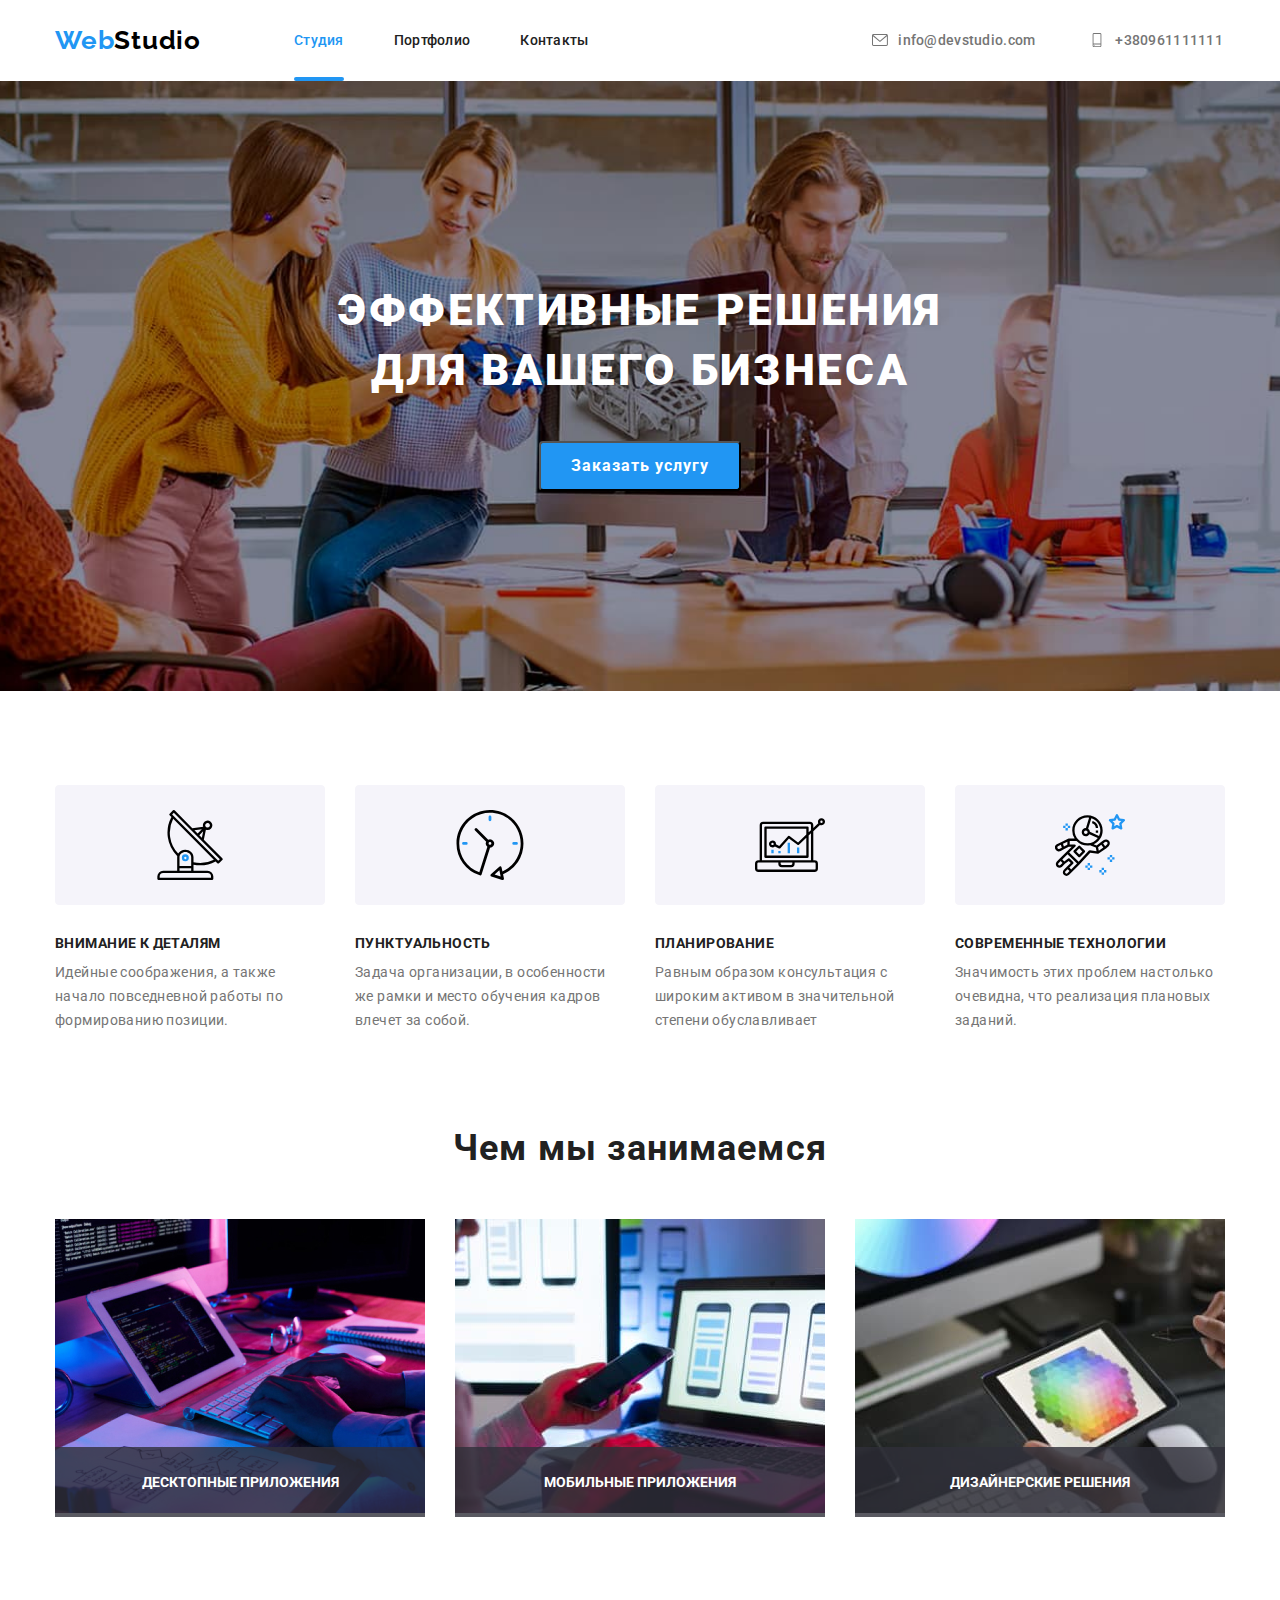
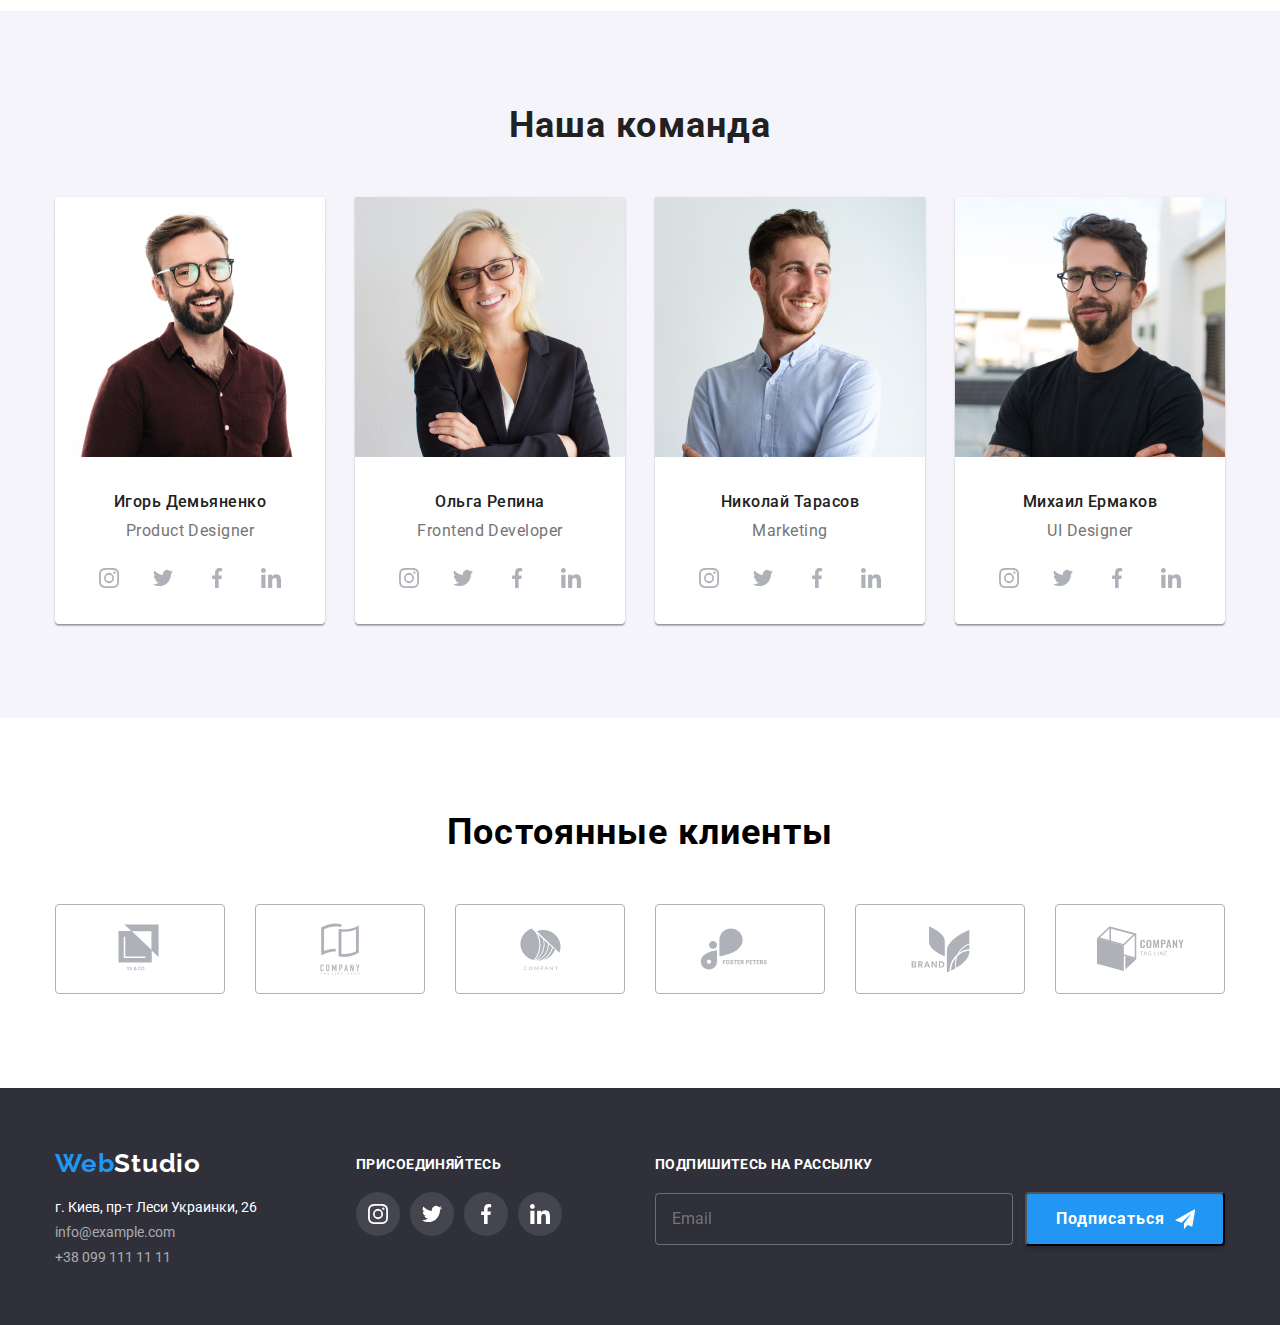
==== commit 382c5b4b: "8 wrk done" ====
--- a/index.html
+++ b/index.html
@@ -22,7 +22,28 @@
         <use class="icon-menu" href="./images/sprite.svg#main_menu"></use>
       </svg>
     </button>
-    <div class="burger-menu is-open" id="burger-menu" data-menu>Контент меню</div>
+    <div class="burger-menu is-open" id="burger-menu" data-menu>
+      <div><button type="button" class="burger-menu-close-button" data-menu-close>
+          <svg>
+            <use href="./images/sprite.svg#close_button"></use>
+          </svg>
+        </button></div>
+      <nav>
+        <a class="item-selected" href="./">Студия</a>
+        <a href="pages/portfolio.html">Портфолио</a>
+        <a href="pages/contacts.html">Контакты</a>
+      </nav>
+      <address>
+        <a class="header-link" href="tel:+380961111111">+380961111111</a>
+        <a class="header-link" href="mailto:info@devstudio.com">info@devstudio.com</a>
+      </address>
+      <ul>
+        <li><a href="">Instagram</a></li>
+        <li><a href="">Twitter</a></li>
+        <li><a href="">Facebook</a></li>
+        <li><a href="">LinkedIn</a></li>
+      </ul>
+    </div>
     <nav class="header-navigation">
       <a class="header-navigation-item header-navigation-item-selected" href="./">Студия</a>
       <a class="header-navigation-item" href="pages/portfolio.html">Портфолио</a>
--- a/css/main.min.css
+++ b/css/main.min.css
@@ -1,2 +1,2 @@
-.is-hidden{opacity:0;visibility:hidden;pointer-events:none}body{font-family:Roboto;font-style:normal;background-color:#fff;margin:0}h1,h2,h3,h4,h5,h6{margin:0}ul,ol{margin:0;padding:0}p{margin:0}ul{list-style:none;display:flex;flex-wrap:wrap;justify-content:space-between}.container{width:100%;margin:0 auto}@media screen and (min-width: 480px){.container{max-width:480px;margin:0 auto}}@media screen and (min-width: 768px){.container{max-width:768px}}@media screen and (min-width: 1200px){.container{max-width:1200px}}.content_block{padding:60px 15px}.content_block_items{padding-top:0}@media screen and (max-width: 767px){.content_block{padding:60px 15px}.content_block_items{padding-top:0}.content_block_items>li:nth-child(n+2){margin-top:30px}}@media screen and (max-width: 1199px){.content_block_items>li:nth-child(n+3){margin-top:30px}}@media screen and (min-width: 768px){.content_block_items{display:flex;justify-content:space-between}}@media screen and (min-width: 1200px){.content_block{display:block;padding:94px 15px}.content_block_items{display:flex;justify-content:space-between}}.header{display:flex;margin:0 auto;padding-left:15px;padding-right:15px;justify-content:space-between}.header-logo,.header-logo:visited{color:black;margin-right:88px;height:auto;display:flex;align-items:center}.header-contacts{display:none}.header-navigation{display:none}.header-menu-button{display:inline-flex;margin:0;padding:10px 0;border:0;line-height:0;background:transparent}.header-menu-button:hover,.header-menu-button:focus{fill:#2196f3}.burger-menu{display:none}.burger-menu.is-open-burger-menu{position:absolute;display:block;top:0;left:0;width:100%;height:100%;background-color:#fff;padding:20px;text-align:center;font-size:20px;transition:all 500ms linear;overflow-y:scroll}@media screen and (min-width: 768px){.header-menu-button{display:none}.header-logo{padding:26px 0}.header-navigation{display:flex;justify-items:flex-end;align-items:center;font-weight:500;font-size:14px;line-height:0.143;letter-spacing:0.02em;justify-content:space-between}.header-navigation-item{color:#212121;text-decoration:none;margin-right:50px;position:relative;height:100%;display:flex;align-items:center}.header-navigation-item-selected{color:#2196f3}.header-navigation-item-selected::after{content:"";position:absolute;bottom:0;display:block;width:100%;height:4px;background-color:#2196f3;border-radius:2px}.header-contacts{display:flex;flex-wrap:wrap;align-items:center;justify-content:start;margin-left:34px;padding:21px 0}.header-link{align-items:left;font-style:normal;font-weight:500;font-size:12px;line-height:1.171;letter-spacing:0.02em;color:#757575;fill:#757575;text-decoration:none;transition-property:color, fill;transition-duration:250ms;transition-timing-function:cubic-bezier(0.4, 0, 0.2, 1)}.header-link:hover,.header-link:focus{color:#2196f3;fill:#2196f3}.header-link-icon{width:14px;height:10px;margin-right:8px}}@media screen and (min-width: 1200px){.header-logo{margin-right:93px;padding:25px 0}.header-contacts{justify-content:flex-end;padding:0}.header-link{display:flex;align-items:center;margin-left:50px;font-size:14px;line-height:1.143;padding:32px 2px}.header-link-icon{width:16px;height:14px;margin-right:10px}}.menu_underscore{border:1px solid #ececec;margin:0 auto}.footer{background:#2f303a;color:#fff}.footer_block{text-align:center;padding:60px 15px}.footer_block h3{margin-top:60px}.footer_logo,.footer_logo:visited{color:white;margin:0 auto}.footer_address{font-size:14px;font-style:normal;font-weight:normal;margin-top:20px;display:flex;flex-direction:column}.footer_link{color:rgba(255,255,255,0.6);text-decoration:none;margin-top:9px;transition-property:color;transition-duration:250ms;transition-timing-function:cubic-bezier(0.4, 0, 0.2, 1)}.footer_link:hover,.footer_link:focus{color:#2196f3}.footer_social>div>a{fill:#fff;background-color:rgba(255,255,255,0.1)}.footer h3{padding-bottom:20px;font-weight:bold;font-size:14px;line-height:1.143;letter-spacing:0.03em;text-transform:uppercase}@media screen and (min-width: 768px){.footer_block{display:flex}.footer_address{width:231px}.footer_social{margin-top:8px}.footer_social>h3{margin-top:0}}@media screen and (min-width: 768px) and (max-width: 1199px){.footer_block{flex-wrap:wrap;justify-content:space-between;padding-left:76px;padding-right:89px}}@media screen and (min-width: 1200px){.footer_block{text-align:left}.footer_social{margin-left:70px}}.subscribe>form{display:flex;flex-wrap:wrap;align-items:center;justify-content:center}.subscribe>form>input{border:1px solid rgba(255,255,255,0.3);box-sizing:border-box;filter:drop-shadow(0px 4px 4px rgba(0,0,0,0.15));border-radius:4px;font-size:16px;line-height:20px;background-color:transparent;padding:15px 16px;width:450px}.subscribe>form>input:hover,.subscribe>form>input:focus{border-color:#2196f3}.subscribe>form>button{color:#fff;background-color:#2196f3;font-weight:bold;font-size:16px;line-height:1.875;letter-spacing:0.06em;padding:10px 28px 10px 29px;box-shadow:0px 4px 4px rgba(0,0,0,0.15);border-radius:4px;display:flex;align-items:center;margin-top:20px}.subscribe>form>button>svg{width:24px;height:24px;fill:white;margin-left:10px}@media screen and (min-width: 768px){.subscribe>h3{text-align:center;margin-top:60px}}@media screen and (min-width: 1200px){.subscribe{margin-left:93px;margin-top:8px}.subscribe>h3{text-align:left;margin-top:0}.subscribe>form{display:flex;justify-content:left}.subscribe>form>input{width:358px}.subscribe>form>button{margin:0 0 0 12px;width:200px}}.logo{font-size:24px;line-height:1.174;font-family:Raleway;font-weight:bold;letter-spacing:0.03em;text-decoration:none}.logo-blue{color:#2196f3}@media screen and (min-width: 1200px){logo{font-size:26px;line-height:1.192}}.main_page_top{padding:114px 0;background-image:url("../images/mobile/1x/header.jpg");background-repeat:no-repeat;background-position:center top;background-size:480px 400px}.main_page_top>div{display:flex;flex-direction:column;justify-content:center;align-items:center}.main_page_top>div>h1{font-weight:900;font-size:26px;line-height:1.615;text-align:center;letter-spacing:0.06em;text-transform:uppercase;max-width:360px;color:#fff}.main_page_top>div>button{margin-top:40px;padding:8px 30px;box-shadow:0px 4px 4px rgba(0,0,0,0.15);border-radius:4px;font-family:Roboto;font-weight:bold;font-size:16px;line-height:1.875;letter-spacing:0.06em;background-color:#2196f3;color:#fff}@media screen and (min-device-pixel-ratio: 2) and (min-width: 320px), screen and (min-resolution: 192dpi) and (min-width: 320px), screen and (min-resolution: 2dppx) and (min-width: 320px){.main_page_top{background-image:linear-gradient(to right, rgba(47,48,58,0.4), rgba(47,48,58,0.4)),url("../images/mobile/2x/header.jpg")}}@media screen and (min-width: 768px){.main_page_top{background:url("../images/tablet/1x/header.jpg");background-size:768px 400px}}@media screen and (min-device-pixel-ratio: 2) and (min-width: 768px), screen and (min-resolution: 192dpi) and (min-width: 768px), screen and (min-resolution: 2dppx) and (min-width: 768px){.main_page_top{background-image:linear-gradient(to right, rgba(47,48,58,0.4), rgba(47,48,58,0.4)),url("../images/tablet/2x/header.jpg")}}@media screen and (min-width: 1200px){main_page_top{background:url("../images/desktop/1x/header.jpg");background-repeat:no-repeat;background-position:cover;padding-top:200px;padding-bottom:280px;padding-right:452px;padding-left:452px}main_page_top>h1{max-width:696px;text-align:center;padding-top:200px;padding-bottom:280px;padding-right:452px;padding-left:452px}}@media screen and (min-device-pixel-ratio: 2) and (min-width: 1200px), screen and (min-resolution: 192dpi) and (min-width: 1200px), screen and (min-resolution: 2dppx) and (min-width: 1200px){.main_page_top{background-image:linear-gradient(to right, rgba(47,48,58,0.4), rgba(47,48,58,0.4)),url("../images/desktop/2x/header.jpg")}}.our_features{display:flex;flex-wrap:wrap;justify-content:center}.our_features>li{width:450px}.our_features>li>div{padding:25px 0;outline:1px solid white;background:#f5f4fa;border-radius:4px;display:flex;justify-content:center;align-items:center;margin-bottom:30px}.our_features>li>div>svg{width:70px;height:70px}.our_features>li>h3{font-weight:bold;font-size:14px;line-height:1.143;letter-spacing:0.03em;text-transform:uppercase;color:#212121;text-align:center}.our_features>li>p{font-weight:normal;font-size:14px;line-height:1.714;letter-spacing:0.03em;color:#757575;margin-top:10px}@media screen and (min-width: 768px){.our_features{display:flex;flex-wrap:wrap;justify-content:space-between}.our_features>li{width:354px}}@media screen and (min-width: 1200px){.our_features{display:flex;flex-wrap:wrap}.our_features>li{width:270px}}.about_us{padding-top:60px;background-color:#f5f4fa}.about_us>h2{font-weight:bold;font-size:28px;line-height:1.167;text-align:center;letter-spacing:0.03em;color:#212121}.about_us>ul>li{margin-top:30px;padding-bottom:24px;box-shadow:0px 1px 3px rgba(0,0,0,0.12),0px 1px 1px rgba(0,0,0,0.14),0px 2px 1px rgba(0,0,0,0.2);border-radius:0px 0px 4px 4px;background:#fff}.about_us>ul>li>h3{font-weight:500;font-size:16px;line-height:1.187;text-align:center;letter-spacing:0.03em;color:#212121;margin-top:30px}.about_us>ul>li>p{font-size:16px;line-height:1.187;text-align:center;letter-spacing:0.03em;color:#757575;margin-top:10px;margin-bottom:16px}@media screen and (min-width: 768px){.about_us{display:flex;flex-wrap:wrap;justify-content:space-between}}@media screen and (min-width: 1200px){.about_us{display:block;padding-top:94px}.about_us>ul{padding-top:50px}.about_us>ul>li{margin-top:0}}.about_work{display:none}@media screen and (min-width: 1200px){.about_work{display:block;padding-top:0}.about_work>h2{font-weight:bold;font-size:36px;line-height:1.167;text-align:center;letter-spacing:0.03em;color:#212121;padding-bottom:50px}.about_work>ul>li{position:relative;display:flex}.about_work>ul>li>h3{position:absolute;bottom:0;width:100%;text-align:center;font-size:14px;line-height:16px;text-transform:uppercase;color:#fff;background-color:rgba(47,48,58,0.8);padding:27px 0}}.social_links{display:flex;justify-content:center}.social_links>a{width:44px;height:44px;display:flex;border-radius:50%;fill:#afb1b8;transition-property:fill, background-color;transition-duration:250ms;transition-timing-function:cubic-bezier(0.4, 0, 0.2, 1)}.social_links>a:nth-child(n+2){margin-left:10px}.social_links>a:hover,.social_links>a:focus{fill:white;background-color:#2196f3}.portfolio_filter{justify-content:start}.portfolio_filter>li{margin-right:8px}.portfolio_filter>li>button{font-family:Roboto;font-style:normal;font-weight:500;font-size:16px;line-height:1.625;text-align:center;letter-spacing:0.03em;border:none;padding-left:22px;padding-right:22px;padding-top:6px;padding-bottom:6px;background-color:#f5f4fa;border-radius:4px;box-shadow:0px 3px 1px rgba(0,0,0,0.1),0px 1px 2px rgba(0,0,0,0.08),0px 2px 2px rgba(0,0,0,0.12);transition-property:color, background-color;transition-duration:250ms;transition-timing-function:cubic-bezier(0.4, 0, 0.2, 1)}.portfolio_filter>li>button:hover,.portfolio_filter>li>button:focus{color:white;background-color:#2196f3}@media screen and (max-width: 767px){.portfolio_filter>li:nth-child(n+4){margin-top:15px}}@media screen and (min-width: 768px){.portfolio_filter{justify-content:center;margin-left:8px}}.portfolio_items{display:flex;flex-wrap:wrap;justify-content:space-between}@media screen and (min-width: 1200px){.portfolio_items{padding-top:20px}}.portfolio_items>li{margin-top:30px}.portfolio_items>li>a{padding-bottom:20px;width:370px;background:#fff;border:1px solid #eeeeee;box-sizing:border-box;display:flex;flex-direction:column;width:max-content;width:fit-content;text-decoration:none;transition-property:box-shadow;transition-duration:250ms;transition-timing-function:cubic-bezier(0.4, 0, 0.2, 1)}.portfolio_items>li>a:hover,.portfolio_items>li>a:focus{box-shadow:0px 1px 1px rgba(0,0,0,0.12),0px 4px 4px rgba(0,0,0,0.06),1px 4px 6px rgba(0,0,0,0.16)}.portfolio_items>li>a>h3{font-weight:bold;font-size:2;line-height:36px;letter-spacing:0.06em;color:#212121;margin-top:20px;margin-left:24px}.portfolio_items>li>a>p{font-size:16px;line-height:1.875;letter-spacing:0.03em;color:#757575;margin-top:4px;margin-left:24px}.portfolio_items>li>a>div{position:relative;overflow:hidden}.portfolio_items>li>a>div>img{width:370px;height:294px}.portfolio_items>li>a:hover .portfolio_item_overlay,.portfolio_items>li>a:focus .portfolio_item_overlay{transform:translatey(0)}.portfolio_items .portfolio_item_overlay{position:absolute;box-sizing:border-box;height:100%;width:100%;top:0;left:0;background:rgba(33,150,243,0.9);transform:translatey(100%);transition:transform 250ms ease;font-size:18px;line-height:28px;letter-spacing:0.03em;color:#fff;padding:63px 24px}.regular_customers>h2{font-weight:bold;font-size:28px;line-height:32px;text-align:center}.regular_customers>ul>li{margin-top:30px}.regular_customers>ul>li>a{width:210px;padding:auto 24px;display:flex;transition-property:fill, border-color;transition-duration:250ms;transition-timing-function:cubic-bezier(0.4, 0, 0.2, 1);width:210px;height:90px;fill:#afb1b8;border:1px solid #afb1b8;box-sizing:border-box;border-radius:4px}.regular_customers>ul>li>a:hover,.regular_customers>ul>li>a:focus{fill:#2196f3;border-color:#2196f3}.regular_customers>ul>li>a>svg>use{height:46px;margin:auto}@media screen and (min-width: 1200px){.regular_customers>ul>li{margin-top:30px}.regular_customers>ul>li>a{width:170px}}.backdrop{position:fixed;left:0;top:0;width:100%;height:100%;background-color:rgba(0,0,0,0.2) rgba(0,0,0,0.2);transition:all 500ms linear;overflow-y:scroll}.order_dialog{position:absolute;top:50%;left:50%;transform:translate(-50%, -50%);width:528px;min-height:581px;background-color:#fff;padding:40px;box-shadow:0px 1px 3px rgba(0,0,0,0.12),0px 1px 1px rgba(0,0,0,0.14),0px 2px 1px rgba(0,0,0,0.2);border-radius:4px}.order_dialog_close_button{position:absolute;background-color:#fff;top:8px;right:8px;width:30px;height:30px;border:1px solid rgba(0,0,0,0.1);border-radius:50%;cursor:pointer;padding:0;display:flex;justify-content:center;align-items:center}.order_dialog_send_button{display:block;margin:30px auto 0;height:50px;width:200px;border-radius:4px;background-color:#2196f3;color:#fff;cursor:pointer;box-shadow:0px 4px 4px rgba(0,0,0,0.15);font-size:16px;font-weight:bold;text-align:center;align-items:center;letter-spacing:0.06em;line-height:1.87}.order_dialog>h1{font-style:normal;font-weight:bold;font-size:20px;line-height:23px;text-align:center;letter-spacing:0.03em;color:#212121;margin-bottom:2px}.order_dialog_close_button>svg{width:11px;height:11px}.order_dialog>form{display:flex;flex-direction:column}.order_dialog_field{font-size:12px;line-height:1.166;letter-spacing:0.01em;color:#757575;margin-top:10px}.order_dialog_field>span{position:relative;display:block;margin-top:4px}.order_dialog_field>span>svg{position:absolute;left:15px;top:50%;transform:translateY(-50%);width:18px;height:18px;fill:#212121}.order_dialog_field>span>input{width:100%;height:40px;padding-left:40px;border:1px solid rgba(33,33,33,0.2);box-sizing:border-box;border-radius:4px;transition-property:fill, border-color;transition-duration:250ms;transition-timing-function:cubic-bezier(0.4, 0, 0.2, 1)}.order_dialog_field>span:hover svg{fill:#2196f3}.order_dialog_field>span:hover input{border-color:#2196f3}.order_dialog_field>span>input:focus ~ svg{fill:#2196f3}.order_dialog_field>span>input:focus{border-color:#2196f3;outline:none}.order_dialog_field>textarea{margin-top:4px;width:100%;height:120px;border-radius:4px;border:1px solid rgba(33,33,33,0.2);padding:12px 16px;resize:none;font-size:14px;line-height:1.143;letter-spacing:0.01em;color:rgba(117,117,117,0.5);fill:#212121;transition-property:fill, border-color;transition-duration:250ms;transition-timing-function:cubic-bezier(0.4, 0, 0.2, 1)}.order_dialog_field>textarea:hover,.order_dialog_field>textarea:focus{border-color:#2196f3;outline:none}.order_agrimment{font-size:14px;line-height:1.714;letter-spacing:0.03em;color:#212121;margin:20px auto 0;vertical-align:text-top}.order_agrimment>a{color:#2196f3}.order_agrimment>input{display:inline-block;width:16px;height:15px;border:2px solid #212121;margin:0 7px 0 0}
+.is-hidden{opacity:0;visibility:hidden;pointer-events:none}body{font-family:Roboto;font-style:normal;background-color:#fff;margin:0}h1,h2,h3,h4,h5,h6{margin:0}ul,ol{margin:0;padding:0}p{margin:0}ul{list-style:none;display:flex;flex-wrap:wrap;justify-content:space-between}.container{width:100%;margin:0 auto}@media screen and (min-width: 480px){.container{max-width:480px;margin:0 auto}}@media screen and (min-width: 768px){.container{max-width:768px}}@media screen and (min-width: 1200px){.container{max-width:1200px}}.content_block{padding:60px 15px}.content_block_items{padding-top:0}@media screen and (max-width: 767px){.content_block{padding:60px 15px}.content_block_items{padding-top:0}.content_block_items>li:nth-child(n+2){margin-top:30px}}@media screen and (max-width: 1199px){.content_block_items>li:nth-child(n+3){margin-top:30px}}@media screen and (min-width: 768px){.content_block_items{display:flex;justify-content:space-between}}@media screen and (min-width: 1200px){.content_block{display:block;padding:94px 15px}.content_block_items{display:flex;justify-content:space-between}}.header{display:flex;margin:0 auto;padding-left:15px;padding-right:15px}.header-logo{margin-right:88px;height:auto;display:flex;align-items:center}.header-logo,.header-logo:visited{color:black}.header-contacts{display:none}.header-navigation{display:none}.header-menu-button{display:inline-flex;margin:0 0 0 auto;padding:10px 0;border:0;line-height:0;background:transparent}.header-menu-button:hover,.header-menu-button:focus{fill:#2196f3}.burger-menu{display:none}.burger-menu.is-open-burger-menu{position:absolute;z-index:1;display:block;top:0;left:0;width:100%;height:100%;background-color:#fff;padding:21px 40px 48px 26px;text-align:left;font-size:20px;transition:all 500ms linear;overflow-y:scroll;transition-property:color, fill;transition-duration:250ms;transition-timing-function:cubic-bezier(0.4, 0, 0.2, 1)}.burger-menu.is-open-burger-menu a{text-decoration:none;font-style:normal}.burger-menu.is-open-burger-menu>div{display:flex}.burger-menu.is-open-burger-menu>div>button{margin-left:auto;padding:0;background-color:transparent;border:none;line-height:0}.burger-menu.is-open-burger-menu>div>button>svg{width:19px;height:19px}.burger-menu.is-open-burger-menu>div>button:hover,.burger-menu.is-open-burger-menu>div>button:focus{fill:#2196f3}.burger-menu.is-open-burger-menu>nav{display:flex;flex-direction:column;margin-top:8px}.burger-menu.is-open-burger-menu>nav>a{font-weight:500;font-size:40px;line-height:1.175;letter-spacing:0.02em;color:#212121;margin-bottom:32px}.burger-menu.is-open-burger-menu>nav .item-selected{color:#2196f3}.burger-menu.is-open-burger-menu>address{display:flex;flex-direction:column;margin-top:302px}.burger-menu.is-open-burger-menu>address>a{color:#757575;font-weight:500;font-size:34px;line-height:1.176;letter-spacing:0.02em}.burger-menu.is-open-burger-menu>address>a:nth-child(2){margin-top:32px;font-size:24px;line-height:1.166}.burger-menu.is-open-burger-menu>address>a:hover,.burger-menu.is-open-burger-menu>address>a:focus{color:#2196f3}.burger-menu.is-open-burger-menu>ul{margin-top:64px;justify-content:start}.burger-menu.is-open-burger-menu>ul>li:nth-last-child(n+2){border-right:1px solid rgba(33,33,33,0.2);padding-right:10px}.burger-menu.is-open-burger-menu>ul>li:nth-child(n+2){padding-left:10px}.burger-menu.is-open-burger-menu>ul>li>a{color:#2196f3;font-weight:500;font-size:18px;line-height:1.122;letter-spacing:0.02em}@media screen and (min-width: 768px){.header-menu-button{display:none}.header-logo{padding:26px 0}.header-navigation{display:flex;justify-items:flex-end;align-items:center;font-weight:500;font-size:14px;line-height:0.143;letter-spacing:0.02em;justify-content:space-between}.header-navigation-item{color:#212121;text-decoration:none;margin-right:50px;position:relative;height:100%;display:flex;align-items:center}.header-navigation-item-selected{color:#2196f3}.header-navigation-item-selected::after{content:"";position:absolute;bottom:0;display:block;width:100%;height:4px;background-color:#2196f3;border-radius:2px}.header-contacts{display:flex;flex-wrap:wrap;align-items:center;justify-content:start;margin-left:34px;padding:21px 0}.header-link{align-items:left;font-style:normal;font-weight:500;font-size:12px;line-height:1.171;letter-spacing:0.02em;color:#757575;fill:#757575;text-decoration:none;transition-property:color, fill;transition-duration:250ms;transition-timing-function:cubic-bezier(0.4, 0, 0.2, 1)}.header-link:hover,.header-link:focus{color:#2196f3;fill:#2196f3}.header-link-icon{width:14px;height:10px;margin-right:8px}}@media screen and (min-width: 1200px){.header-logo{margin-right:93px;padding:25px 0}.header-contacts{justify-content:flex-end;padding:0;margin-left:auto}.header-link{display:flex;align-items:center;margin-left:50px;font-size:14px;line-height:1.143;padding:32px 2px}.header-link-icon{width:16px;height:14px;margin-right:10px}}.menu_underscore{border:1px solid #ececec;margin:0 auto}.footer{background:#2f303a;color:#fff}.footer_block{text-align:center;padding:60px 15px}.footer_block h3{margin-top:60px}.footer_logo,.footer_logo:visited{color:white;margin:0 auto}.footer_address{font-size:14px;font-style:normal;font-weight:normal;margin-top:20px;display:flex;flex-direction:column}.footer_link{color:rgba(255,255,255,0.6);text-decoration:none;margin-top:9px;transition-property:color;transition-duration:250ms;transition-timing-function:cubic-bezier(0.4, 0, 0.2, 1)}.footer_link:hover,.footer_link:focus{color:#2196f3}.footer_social>div>a{fill:#fff;background-color:rgba(255,255,255,0.1)}.footer h3{padding-bottom:20px;font-weight:bold;font-size:14px;line-height:1.143;letter-spacing:0.03em;text-transform:uppercase}@media screen and (min-width: 768px){.footer_block{display:flex}.footer_address{width:231px}.footer_social{margin-top:8px}.footer_social>h3{margin-top:0}}@media screen and (min-width: 768px) and (max-width: 1199px){.footer_block{flex-wrap:wrap;justify-content:space-between;padding-left:76px;padding-right:89px}}@media screen and (min-width: 1200px){.footer_block{text-align:left}.footer_social{margin-left:70px}}.subscribe>form{display:flex;flex-wrap:wrap;align-items:center;justify-content:center}.subscribe>form>input{border:1px solid rgba(255,255,255,0.3);box-sizing:border-box;filter:drop-shadow(0px 4px 4px rgba(0,0,0,0.15));border-radius:4px;font-size:16px;line-height:20px;background-color:transparent;padding:15px 16px;width:450px}.subscribe>form>input:hover,.subscribe>form>input:focus{border-color:#2196f3}.subscribe>form>button{color:#fff;background-color:#2196f3;font-weight:bold;font-size:16px;line-height:1.875;letter-spacing:0.06em;padding:10px 28px 10px 29px;box-shadow:0px 4px 4px rgba(0,0,0,0.15);border-radius:4px;display:flex;align-items:center;margin-top:20px}.subscribe>form>button>svg{width:24px;height:24px;fill:white;margin-left:10px}@media screen and (min-width: 768px){.subscribe>h3{text-align:center;margin-top:60px}}@media screen and (min-width: 1200px){.subscribe{margin-left:93px;margin-top:8px}.subscribe>h3{text-align:left;margin-top:0}.subscribe>form{display:flex;justify-content:left}.subscribe>form>input{width:358px}.subscribe>form>button{margin:0 0 0 12px;width:200px}}.logo{font-size:24px;line-height:1.174;font-family:Raleway;font-weight:bold;letter-spacing:0.03em;text-decoration:none}.logo-blue{color:#2196f3}@media screen and (min-width: 1200px){.logo{font-size:26px;line-height:1.192}}.main_page_top{padding:114px 0;background-image:url("../images/mobile/1x/header.jpg");background-repeat:no-repeat;background-position:center top;background-size:cover}.main_page_top>div{display:flex;flex-direction:column;justify-content:center;align-items:center}.main_page_top>div>h1{font-weight:900;font-size:26px;line-height:1.615;text-align:center;letter-spacing:0.06em;text-transform:uppercase;width:360px;color:#fff}.main_page_top>div>button{margin-top:40px;padding:8px 30px;box-shadow:0px 4px 4px rgba(0,0,0,0.15);border-radius:4px;font-family:Roboto;font-weight:bold;font-size:16px;line-height:1.875;letter-spacing:0.06em;background-color:#2196f3;color:#fff}@media screen and (min-device-pixel-ratio: 2) and (min-width: 320px), screen and (min-resolution: 192dpi) and (min-width: 320px), screen and (min-resolution: 2dppx) and (min-width: 320px){.main_page_top{background-image:linear-gradient(to right, rgba(47,48,58,0.4), rgba(47,48,58,0.4)),url("../images/mobile/2x/header.jpg")}}@media screen and (min-width: 768px){.main_page_top{background-image:url("../images/tablet/1x/header.jpg")}}@media screen and (min-device-pixel-ratio: 2) and (min-width: 768px), screen and (min-resolution: 192dpi) and (min-width: 768px), screen and (min-resolution: 2dppx) and (min-width: 768px){.main_page_top{background-image:linear-gradient(to right, rgba(47,48,58,0.4), rgba(47,48,58,0.4)),url("../images/tablet/2x/header.jpg")}}@media screen and (min-width: 1200px){.main_page_top{background-image:url("../images/desktop/1x/header.jpg");background-repeat:no-repeat;background-position:cover;padding:200px 0}.main_page_top>div>h1{width:696px;font-size:44px;line-height:1.363}}@media screen and (min-device-pixel-ratio: 2) and (min-width: 1200px), screen and (min-resolution: 192dpi) and (min-width: 1200px), screen and (min-resolution: 2dppx) and (min-width: 1200px){.main_page_top{background-image:linear-gradient(to right, rgba(47,48,58,0.4), rgba(47,48,58,0.4)),url("../images/desktop/2x/header.jpg")}}.our_features{display:flex;flex-wrap:wrap;justify-content:center}.our_features>li{width:450px}.our_features>li>div{padding:25px 0;outline:1px solid white;background:#f5f4fa;border-radius:4px;display:flex;justify-content:center;align-items:center;margin-bottom:30px}.our_features>li>div>svg{width:70px;height:70px}.our_features>li>h3{font-weight:bold;font-size:14px;line-height:1.143;letter-spacing:0.03em;text-transform:uppercase;color:#212121;text-align:center}.our_features>li>p{font-weight:normal;font-size:14px;line-height:1.714;letter-spacing:0.03em;color:#757575;margin-top:10px}@media screen and (min-width: 768px){.our_features{display:flex;flex-wrap:wrap;justify-content:space-between}.our_features>li{width:354px}.our_features>li>h3{text-align:left}}@media screen and (min-width: 1200px){.our_features{display:flex;flex-wrap:wrap}.our_features>li{width:270px}}.about_us{padding-top:60px;background-color:#f5f4fa}.about_us>h2{font-weight:bold;font-size:28px;line-height:1.167;text-align:center;letter-spacing:0.03em;color:#212121}.about_us>ul>li{margin-top:30px;padding-bottom:24px;box-shadow:0px 1px 3px rgba(0,0,0,0.12),0px 1px 1px rgba(0,0,0,0.14),0px 2px 1px rgba(0,0,0,0.2);border-radius:0px 0px 4px 4px;background:#fff}.about_us>ul>li>h3{font-weight:500;font-size:16px;line-height:1.187;text-align:center;letter-spacing:0.03em;color:#212121;margin-top:30px}.about_us>ul>li>p{font-size:16px;line-height:1.187;text-align:center;letter-spacing:0.03em;color:#757575;margin-top:10px;margin-bottom:16px}@media screen and (min-width: 768px){.about_us{display:flex;flex-wrap:wrap;justify-content:space-between}}@media screen and (min-width: 1200px){.about_us{display:block;padding-top:94px}.about_us>h2{font-size:36px;line-height:1.166}.about_us>ul{padding-top:50px}.about_us>ul>li{margin-top:0}}.about_work{display:none}@media screen and (min-width: 1200px){.about_work{display:block;padding-top:0}.about_work>h2{font-weight:bold;font-size:36px;line-height:1.167;text-align:center;letter-spacing:0.03em;color:#212121;padding-bottom:50px}.about_work>ul>li{position:relative;display:flex}.about_work>ul>li>h3{position:absolute;bottom:0;width:100%;text-align:center;font-size:14px;line-height:16px;text-transform:uppercase;color:#fff;background-color:rgba(47,48,58,0.8);padding:27px 0}}.social_links{display:flex;justify-content:center}.social_links>a{width:44px;height:44px;display:flex;border-radius:50%;fill:#afb1b8;transition-property:fill, background-color;transition-duration:250ms;transition-timing-function:cubic-bezier(0.4, 0, 0.2, 1)}.social_links>a:nth-child(n+2){margin-left:10px}.social_links>a:hover,.social_links>a:focus{fill:white;background-color:#2196f3}.portfolio_filter{justify-content:start}.portfolio_filter>li{margin-right:8px}.portfolio_filter>li>button{font-family:Roboto;font-style:normal;font-weight:500;font-size:16px;line-height:1.625;text-align:center;letter-spacing:0.03em;border:none;padding-left:22px;padding-right:22px;padding-top:6px;padding-bottom:6px;background-color:#f5f4fa;border-radius:4px;box-shadow:0px 3px 1px rgba(0,0,0,0.1),0px 1px 2px rgba(0,0,0,0.08),0px 2px 2px rgba(0,0,0,0.12);transition-property:color, background-color;transition-duration:250ms;transition-timing-function:cubic-bezier(0.4, 0, 0.2, 1)}.portfolio_filter>li>button:hover,.portfolio_filter>li>button:focus{color:white;background-color:#2196f3}@media screen and (max-width: 767px){.portfolio_filter>li:nth-child(n+4){margin-top:15px}}@media screen and (min-width: 768px){.portfolio_filter{justify-content:center;margin-left:8px}}.portfolio_items{display:flex;flex-wrap:wrap;justify-content:space-between}@media screen and (min-width: 1200px){.portfolio_items{padding-top:20px}}.portfolio_items>li{margin-top:30px}.portfolio_items>li>a{padding-bottom:20px;width:370px;background:#fff;border:1px solid #eeeeee;box-sizing:border-box;display:flex;flex-direction:column;width:max-content;width:fit-content;text-decoration:none;transition-property:box-shadow;transition-duration:250ms;transition-timing-function:cubic-bezier(0.4, 0, 0.2, 1)}.portfolio_items>li>a:hover,.portfolio_items>li>a:focus{box-shadow:0px 1px 1px rgba(0,0,0,0.12),0px 4px 4px rgba(0,0,0,0.06),1px 4px 6px rgba(0,0,0,0.16)}.portfolio_items>li>a>h3{font-weight:bold;font-size:2;line-height:36px;letter-spacing:0.06em;color:#212121;margin-top:20px;margin-left:24px}.portfolio_items>li>a>p{font-size:16px;line-height:1.875;letter-spacing:0.03em;color:#757575;margin-top:4px;margin-left:24px}.portfolio_items>li>a>div{position:relative;overflow:hidden}.portfolio_items>li>a>div>img{width:370px;height:294px}.portfolio_items>li>a:hover .portfolio_item_overlay,.portfolio_items>li>a:focus .portfolio_item_overlay{transform:translatey(0)}.portfolio_items .portfolio_item_overlay{position:absolute;box-sizing:border-box;height:100%;width:100%;top:0;left:0;background:rgba(33,150,243,0.9);transform:translatey(100%);transition:transform 250ms ease;font-size:18px;line-height:28px;letter-spacing:0.03em;color:#fff;padding:63px 24px}.regular_customers>h2{font-weight:bold;font-size:28px;line-height:32px;text-align:center;letter-spacing:0.03em}.regular_customers>ul>li{margin-top:30px}.regular_customers>ul>li>a{width:210px;padding:auto 24px;display:flex;transition-property:fill, border-color;transition-duration:250ms;transition-timing-function:cubic-bezier(0.4, 0, 0.2, 1);width:210px;height:90px;fill:#afb1b8;border:1px solid #afb1b8;box-sizing:border-box;border-radius:4px}.regular_customers>ul>li>a:hover,.regular_customers>ul>li>a:focus{fill:#2196f3;border-color:#2196f3}.regular_customers>ul>li>a>svg>use{height:46px;margin:auto}@media screen and (min-width: 1200px){.regular_customers>h2{font-size:36px;line-height:1.166}.regular_customers>ul{margin-top:50px}.regular_customers>ul>li{margin-top:0}.regular_customers>ul>li>a{width:170px}}.backdrop{position:fixed;left:0;top:0;width:100%;height:100%;background-color:rgba(0,0,0,0.2) rgba(0,0,0,0.2);transition:all 500ms linear;overflow-y:scroll}.order_dialog{position:absolute;top:93px;left:50%;transform:translateX(-50%);width:450px;min-height:609px;background-color:#fff;padding:40px;box-shadow:0px 1px 3px rgba(0,0,0,0.12),0px 1px 1px rgba(0,0,0,0.14),0px 2px 1px rgba(0,0,0,0.2);border-radius:4px}@media screen and (min-width: 768px){.order_dialog{top:50%;transform:translate(-50%, -50%)}}@media screen and (min-width: 1200px){.order_dialog{width:528px;min-height:581px}}.order_dialog_close_button{position:absolute;background-color:#fff;top:8px;right:8px;width:30px;height:30px;border:1px solid rgba(0,0,0,0.1);border-radius:50%;cursor:pointer;padding:0;display:flex;justify-content:center;align-items:center}.order_dialog_close_button:hover,.order_dialog_close_button:focus{fill:#2196f3}.order_dialog_send_button{display:block;margin:30px auto 0;height:50px;width:200px;border-radius:4px;background-color:#2196f3;color:#fff;cursor:pointer;box-shadow:0px 4px 4px rgba(0,0,0,0.15);font-size:16px;font-weight:bold;text-align:center;align-items:center;letter-spacing:0.06em;line-height:1.87}.order_dialog>h1{font-style:normal;font-weight:bold;font-size:20px;line-height:23px;text-align:center;letter-spacing:0.03em;color:#212121;margin-bottom:2px}.order_dialog_close_button>svg{width:11px;height:11px}.order_dialog>form{display:flex;flex-direction:column}.order_dialog_field{font-size:12px;line-height:1.166;letter-spacing:0.01em;color:#757575;margin-top:10px}.order_dialog_field>span{position:relative;display:block;margin-top:4px}.order_dialog_field>span>svg{position:absolute;left:15px;top:50%;transform:translateY(-50%);width:18px;height:18px;fill:#212121}.order_dialog_field>span>input{width:100%;height:40px;padding-left:40px;border:1px solid rgba(33,33,33,0.2);box-sizing:border-box;border-radius:4px;transition-property:fill, border-color;transition-duration:250ms;transition-timing-function:cubic-bezier(0.4, 0, 0.2, 1)}.order_dialog_field>span:hover svg{fill:#2196f3}.order_dialog_field>span:hover input{border-color:#2196f3}.order_dialog_field>span>input:focus ~ svg{fill:#2196f3}.order_dialog_field>span>input:focus{border-color:#2196f3;outline:none}.order_dialog_field>textarea{margin-top:4px;width:100%;height:120px;border-radius:4px;border:1px solid rgba(33,33,33,0.2);padding:12px 16px;resize:none;font-size:14px;line-height:1.143;letter-spacing:0.01em;color:rgba(117,117,117,0.5);fill:#212121;transition-property:fill, border-color;transition-duration:250ms;transition-timing-function:cubic-bezier(0.4, 0, 0.2, 1)}.order_dialog_field>textarea:hover,.order_dialog_field>textarea:focus{border-color:#2196f3;outline:none}.order_agrimment{font-size:12px;line-height:1.166;letter-spacing:0.03em;color:#212121;margin:20px auto 0;vertical-align:text-top}.order_agrimment>a{color:#2196f3}.order_agrimment>input{display:inline-block;width:16px;height:15px;border:2px solid #212121;margin:0 7px 0 0}@media screen and (min-width: 1200px){.order_agrimment{font-size:14px;line-height:1.714}}
 /*# sourceMappingURL=main.min.css.map */